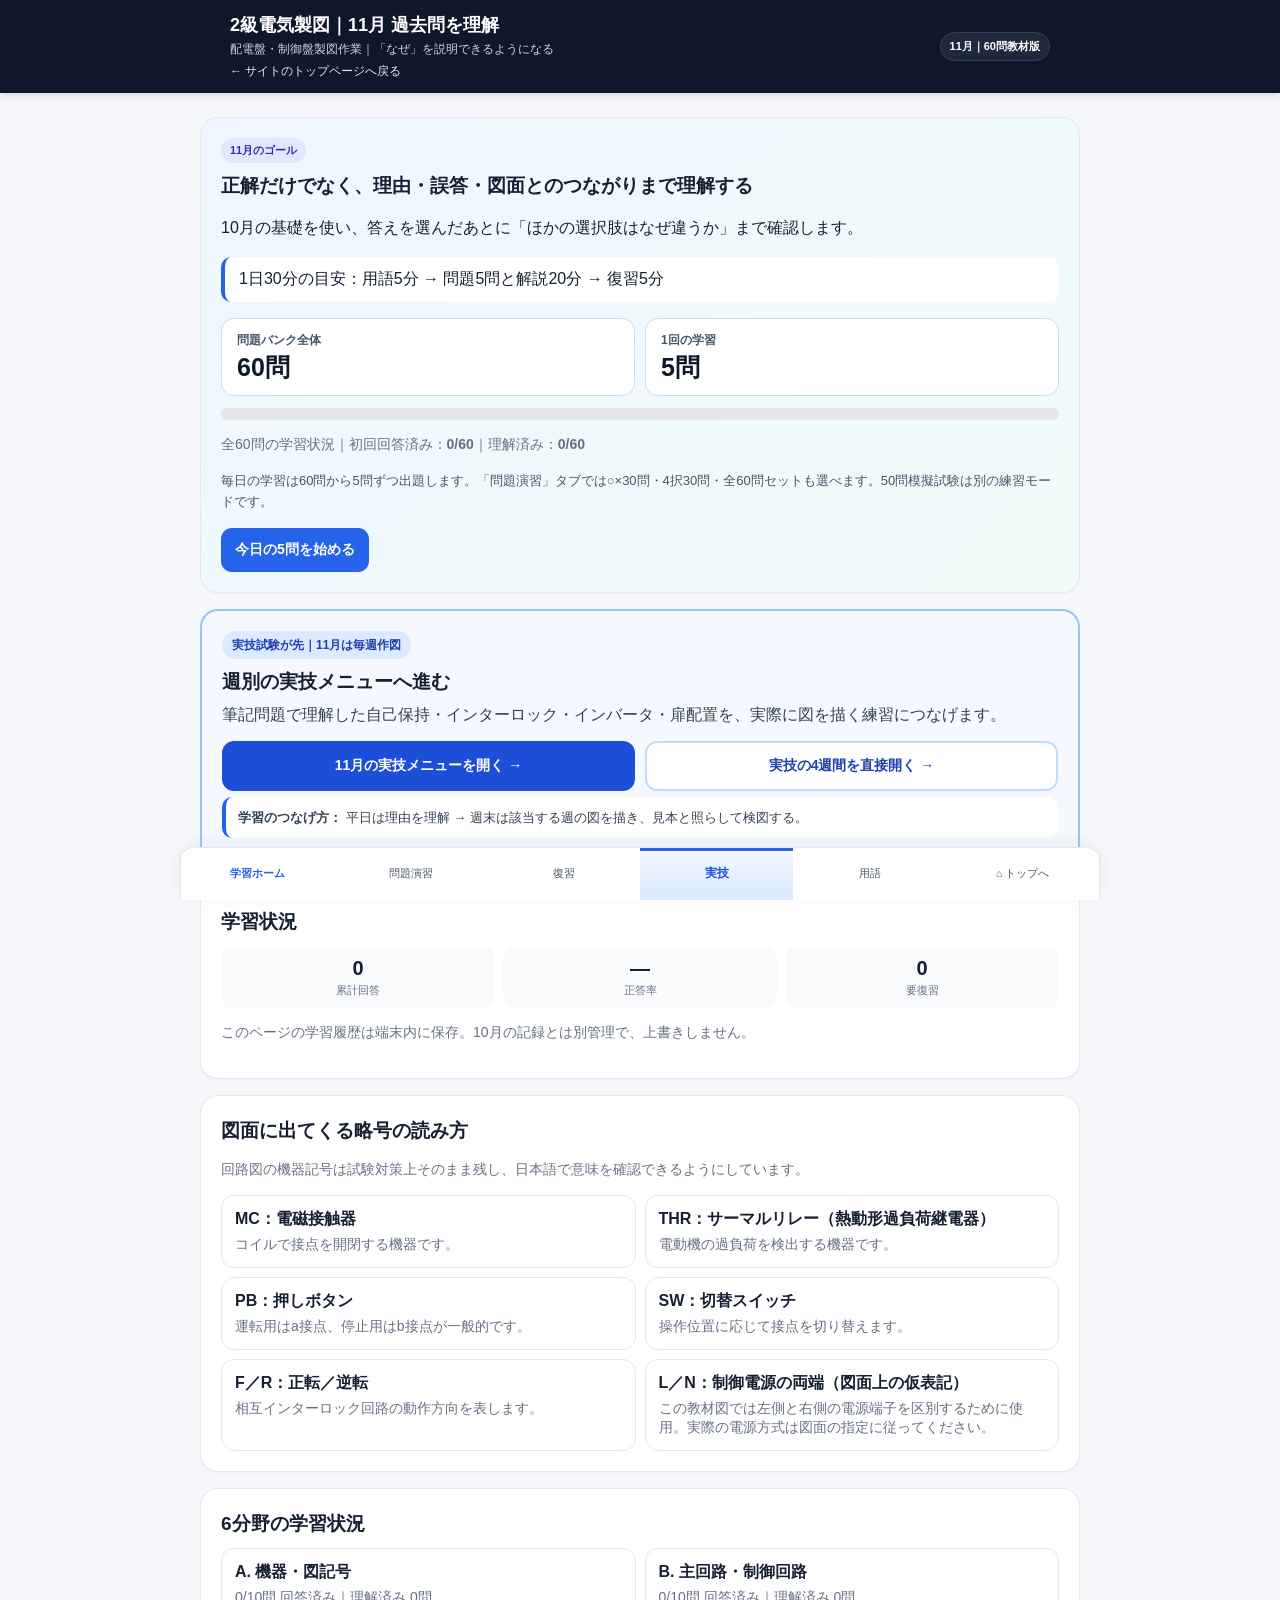
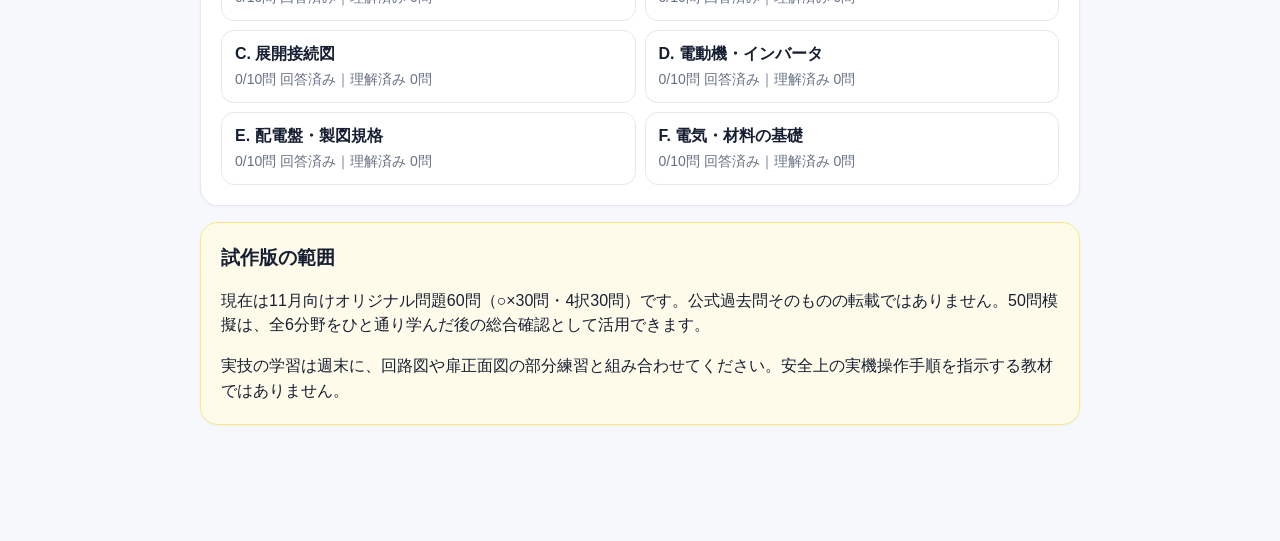
==== november.html @ e6aafbbf "Add files via upload" ====
<!DOCTYPE html>

<html lang="ja">
<head>
<meta charset="utf-8"/>
<meta content="width=device-width, initial-scale=1, viewport-fit=cover" name="viewport"/>
<meta content="#0f172a" name="theme-color"/>
<meta content="技能検定2級電気製図・11月版：60問、重要用語15語、実技の部分練習3テーマを収録。正解理由・誤答理由・実技との関連を学ぶ。" name="description"/>
<title>2級電気製図｜11月 過去問を理解（60問教材版）</title>
<style>
:root{
  --bg:#f6f8fb;--card:#fff;--text:#172033;--muted:#667085;--line:#e4e7ec;
  --navy:#0f172a;--blue:#2563eb;--blue2:#eff6ff;--green:#15803d;--green2:#f0fdf4;
  --red:#b42318;--red2:#fff1f2;--amber:#a16207;--amber2:#fffbeb;--purple:#6d28d9;--purple2:#f5f3ff;
}
*{box-sizing:border-box}
html{scroll-behavior:smooth;color-scheme:light}
body{margin:0;font-family:-apple-system,BlinkMacSystemFont,"Noto Sans JP","Yu Gothic",Meiryo,sans-serif;background:var(--bg);color:var(--text)}
button,input{font:inherit}
header{position:sticky;top:0;z-index:30;background:var(--navy);color:#fff;padding:12px 14px;box-shadow:0 2px 8px rgba(15,23,42,.15)}
header .head-inner{max-width:820px;margin:auto;display:flex;align-items:center;justify-content:space-between;gap:10px}
header h1{font-size:17px;margin:0;line-height:1.35}
header p{font-size:11px;color:#cbd5e1;margin:3px 0 0}
.header-chip{font-size:11px;font-weight:800;background:#1e293b;border:1px solid #334155;border-radius:999px;padding:6px 9px;white-space:nowrap}
main{max-width:820px;margin:auto;padding:14px 14px 92px}
section{display:none}
section.active{display:block}
.card{background:var(--card);border:1px solid var(--line);border-radius:16px;padding:16px;margin-bottom:13px;box-shadow:0 1px 3px rgba(15,23,42,.04)}
.hero{background:linear-gradient(135deg,#eff6ff,#ecfeff)}
.notice{background:var(--amber2);border-color:#fde68a}
.exam-card{background:linear-gradient(135deg,#f8fafc,#eef2ff)}
h2{font-size:19px;margin:0 0 10px;line-height:1.45}
h3{font-size:16px;margin:16px 0 8px}
p,li{line-height:1.7}
.small{font-size:12.5px;color:var(--muted)}
.mini{font-size:11px;color:var(--muted)}
.badge{display:inline-flex;align-items:center;border-radius:999px;padding:5px 9px;font-size:11px;font-weight:800;background:#e0e7ff;color:#3730a3}
.badge.green{background:#dcfce7;color:#166534}.badge.amber{background:#fef3c7;color:#92400e}.badge.purple{background:#ede9fe;color:#5b21b6}
.progressbar{height:12px;background:#e5e7eb;border-radius:999px;overflow:hidden}
.progressbar>div{height:100%;background:var(--blue);width:0%;transition:.25s}
.btn{border:0;border-radius:11px;padding:11px 14px;font-size:14px;font-weight:800;cursor:pointer;touch-action:manipulation}
.btn:disabled{opacity:.45;cursor:not-allowed}
.btn-primary{background:var(--blue);color:#fff}.btn-soft{background:var(--blue2);color:#1d4ed8}.btn-green{background:#dcfce7;color:#166534}.btn-red{background:#fee2e2;color:#991b1b}.btn-dark{background:var(--navy);color:#fff}.btn-purple{background:var(--purple2);color:var(--purple)}
.btn-row{display:flex;gap:8px;flex-wrap:wrap}
.btn-row .btn{flex:0 0 auto}
.grid{display:grid;grid-template-columns:1fr;gap:9px}
.topic{border:1px solid var(--line);border-radius:13px;padding:13px;background:#fff}
.topic b{display:block;margin-bottom:5px}
.topic-score{margin-top:8px;font-size:12px;color:var(--muted)}

.muted{color:var(--muted)}
.practical-overview-grid{display:grid;grid-template-columns:1fr;gap:12px;margin-top:12px}
.practical-overview-card{border:1px solid #cfe0ff;border-radius:16px;padding:16px;background:linear-gradient(180deg,#ffffff,#f8fbff)}
.practical-overview-card h3{margin:6px 0 8px;font-size:17px;line-height:1.45}
.practical-overview-card p{margin:0}
.practical-overview-head{display:flex;align-items:center;justify-content:space-between;gap:8px;flex-wrap:wrap}
.step-chip,.goal-chip,.jump-chip{display:inline-flex;align-items:center;justify-content:center;border-radius:999px;padding:5px 10px;font-size:11px;font-weight:800;line-height:1.2}
.step-chip{background:#dbeafe;color:#1d4ed8}
.goal-chip{background:#e0f2fe;color:#075985}
.jump-chip{background:#eef2ff;color:#4338ca}
.practical-points{display:flex;flex-wrap:wrap;gap:7px;list-style:none;padding:0;margin:12px 0}
.practical-points li{background:#fff;border:1px solid #dbe4f0;border-radius:999px;padding:6px 10px;font-size:12px;font-weight:700;color:#334155}
.practical-meta{font-size:12.5px;color:var(--muted);margin:0 0 10px}
.practical-action{margin-top:10px}
.practical-action .btn{transition:background-color .18s ease,border-color .18s ease,color .18s ease,box-shadow .18s ease,transform .12s ease;text-decoration:none;display:inline-flex;align-items:center;justify-content:center}
.practical-action .btn-soft{background:var(--blue2);color:#1d4ed8;border:1px solid #dbeafe}
.practical-action .btn-soft:hover,.practical-action .btn-soft:focus-visible,.practical-action .btn-soft:active{background:var(--blue);color:#fff;border-color:var(--blue);box-shadow:0 2px 8px rgba(37,99,235,.16)}

.practical-anchor-links{display:flex;gap:8px;flex-wrap:wrap;margin-top:12px}
.practical-anchor-links a{display:inline-flex;align-items:center;justify-content:center;padding:8px 11px;border-radius:999px;border:1px solid #cfe0ff;background:#fff;color:#1d4ed8;font-size:12px;font-weight:800;text-decoration:none}
.practical-anchor-links a:hover{background:#eff6ff}
.practical-detail-card{scroll-margin-top:88px}
.practical-guide-note{margin-top:10px;padding:10px 12px;border-radius:12px;background:#f8fafc;border:1px solid var(--line);font-size:13px;color:#475467}
@media(min-width:680px){.practical-overview-grid{grid-template-columns:1fr 1fr}}
.info-grid{display:grid;grid-template-columns:1fr 1fr;gap:8px}
.info-box{padding:12px;border-radius:12px;background:#fff;border:1px solid var(--line)}
.info-box strong{display:block;font-size:20px;margin-top:3px}
.statgrid{display:grid;grid-template-columns:repeat(3,1fr);gap:8px}
.stat{padding:10px 6px;border-radius:11px;background:#f8fafc;text-align:center}.stat strong{display:block;font-size:20px}.stat span{font-size:11px;color:var(--muted)}
.mode-grid{display:grid;grid-template-columns:1fr;gap:9px}
.mode{border:1px solid var(--line);border-radius:13px;padding:13px;background:#fff}
.question-head{display:flex;justify-content:space-between;align-items:center;gap:8px;margin-bottom:6px}
.question-no{font-size:12px;color:var(--muted)}
.timer{font-variant-numeric:tabular-nums;font-size:13px;font-weight:800;background:#f1f5f9;border-radius:999px;padding:5px 9px}
.question{font-size:19px;font-weight:800;line-height:1.55;margin:8px 0 14px}
.choice{display:block;width:100%;text-align:left;padding:14px 13px;border:1px solid var(--line);border-radius:11px;background:#fff;color:#172033 !important;-webkit-text-fill-color:#172033 !important;margin:8px 0;font-size:15px;font-weight:600;line-height:1.55;cursor:pointer;appearance:none;-webkit-appearance:none;opacity:1}
.choice b,.choice .choice-label{color:#0f172a !important;-webkit-text-fill-color:#0f172a !important;display:inline-block;min-width:2.1em;font-weight:900}
.choice:hover{border-color:#bfdbfe;background:#f8fbff;color:#172033 !important;-webkit-text-fill-color:#172033 !important}
.choice.correct{background:var(--green2);border-color:#86efac;color:#166534 !important;-webkit-text-fill-color:#166534 !important;font-weight:700}
.choice.correct b,.choice.correct .choice-label{color:#166534 !important;-webkit-text-fill-color:#166534 !important}
.choice.wrong{background:var(--red2);border-color:#fda4af;color:#9f1239 !important;-webkit-text-fill-color:#9f1239 !important;font-weight:700}
.choice.wrong b,.choice.wrong .choice-label{color:#9f1239 !important;-webkit-text-fill-color:#9f1239 !important}
.choice.dim{opacity:.62}
.choice:disabled{cursor:default;opacity:1;color:#172033 !important;-webkit-text-fill-color:#172033 !important}
.choice.dim:disabled{opacity:.62}
.choice.correct:disabled{color:#166534 !important;-webkit-text-fill-color:#166534 !important}
.choice.wrong:disabled{color:#9f1239 !important;-webkit-text-fill-color:#9f1239 !important}

.tf-choices{display:grid;grid-template-columns:1fr 1fr;gap:10px;margin:10px 0 4px}
.tf-choices .choice{margin:0;text-align:center;font-size:20px;font-weight:800;padding:16px 10px;min-height:60px}
.tf-choices .choice-label{min-width:auto!important;margin-right:.35em;font-size:15px;vertical-align:2px}
ruby{ruby-align:center;ruby-position:over}
rt{font-size:.53em;font-weight:600;color:#667085;letter-spacing:.02em}
.question rt{font-size:.5em;color:#475467}
.choice rt{font-size:.52em}
.explain rt,.term rt,.bridge rt,.memory rt{font-size:.58em}
.explain{margin-top:14px;border-radius:13px;padding:13px;display:none}.explain.ok{display:block;background:var(--green2);border:1px solid #bbf7d0}.explain.ng{display:block;background:var(--red2);border:1px solid #fecdd3}
.why{margin-top:10px;background:#fff;border-radius:10px;padding:11px;border:1px solid var(--line)}
.memory{margin-top:10px;background:var(--amber2);border-left:4px solid #f59e0b;border-radius:8px;padding:10px 12px}
.bridge{margin-top:10px;background:var(--purple2);border-left:4px solid #8b5cf6;border-radius:8px;padding:10px 12px}
.filter{display:flex;gap:7px;overflow:auto;padding-bottom:5px;margin-bottom:10px;scrollbar-width:none}.filter::-webkit-scrollbar{display:none}.filter button{white-space:nowrap;border:1px solid var(--line);background:#fff;border-radius:999px;padding:8px 10px;font-size:12px}.filter button.active{background:var(--navy);color:#fff;border-color:var(--navy)}
.term{padding:12px 0;border-bottom:1px solid var(--line)}.term b{font-size:16px}
input.search{width:100%;padding:12px;border:1px solid var(--line);border-radius:11px;font-size:16px;background:#fff}
details{border:1px solid var(--line);border-radius:10px;padding:10px 12px;margin:8px 0;background:#fff}summary{font-weight:800;cursor:pointer}
.diagram{font-family:ui-monospace,SFMono-Regular,Menlo,Consolas,monospace;background:#0f172a;color:#e2e8f0;border-radius:12px;padding:13px;white-space:pre-wrap;line-height:1.7;overflow:auto;font-size:13px}
.steps{counter-reset:step;list-style:none;padding:0;margin:0}.steps li{counter-increment:step;position:relative;padding:10px 10px 10px 43px;border-bottom:1px solid var(--line)}.steps li:before{content:counter(step);position:absolute;left:7px;top:10px;width:25px;height:25px;border-radius:50%;background:var(--blue);color:#fff;display:grid;place-items:center;font-weight:800;font-size:12px}.steps li:last-child{border-bottom:0}
.result-score{font-size:42px;font-weight:900;text-align:center;line-height:1}.result-sub{text-align:center;color:var(--muted);margin-top:7px}
.weak-row{display:flex;justify-content:space-between;gap:10px;border-bottom:1px solid var(--line);padding:9px 0}.weak-row:last-child{border-bottom:0}
.source{font-size:11.5px;color:var(--muted);border-top:1px solid var(--line);margin-top:12px;padding-top:10px}
nav{position:fixed;left:50%;right:auto;bottom:0;transform:translateX(-50%);z-index:40;background:#fff;border-top:1px solid var(--line);display:grid;grid-template-columns:repeat(5,1fr);width:100%;max-width:920px;padding-bottom:env(safe-area-inset-bottom)}
nav button,nav a{border:0;background:#fff;padding:10px 1px 11px;font-size:10px;color:#475467;text-decoration:none;text-align:center;display:flex;align-items:center;justify-content:center}nav button.active{color:var(--blue);font-weight:900}
nav .nav-practical{position:relative;flex-direction:column;background:linear-gradient(180deg,#eff6ff 0%,#dbeafe 100%);color:#1d4ed8;border-top:3px solid #2563eb;font-weight:900;box-shadow:inset 0 1px 0 rgba(255,255,255,.9)}
nav .nav-practical .nav-main{display:block;font-size:12px;line-height:1.1}
nav .nav-practical .nav-sub{display:block;font-size:9px;line-height:1.15;color:#1d4ed8;opacity:.9;margin-top:2px}
nav .nav-practical.active{background:linear-gradient(180deg,#2563eb 0%,#1d4ed8 100%);color:#fff!important}
nav .nav-practical.active .nav-sub,nav .nav-practical.active .nav-main{color:#fff!important}


.toast{position:fixed;left:50%;bottom:76px;transform:translateX(-50%);background:#111827;color:#fff;border-radius:999px;padding:9px 13px;font-size:12px;z-index:60;opacity:0;pointer-events:none;transition:.2s}.toast.show{opacity:1}
@media(min-width:680px){.grid,.mode-grid{grid-template-columns:1fr 1fr}.info-grid{grid-template-columns:repeat(4,1fr)}nav button{font-size:11px}}


/* ===== v2.4 完全レスポンシブ調整（PC / Android） ===== */
html,body{max-width:100%;overflow-x:hidden}
body{-webkit-text-size-adjust:100%;text-size-adjust:100%}
header .head-inner>div:first-child{min-width:0}
header h1,header p,h2,h3,p,li,.small,.mini,.question,.choice,.term,.why,.memory,.bridge{overflow-wrap:anywhere;word-break:normal}
main{width:100%;max-width:920px;padding-bottom:calc(94px + env(safe-area-inset-bottom))}
.small{font-size:13.5px}
.mini{font-size:12.5px}
.source{font-size:12.5px}
.topic-score,.question-no{font-size:13px}
.btn{min-height:44px;padding:11px 14px}
.choice{min-height:52px}
.filter{-webkit-overflow-scrolling:touch;overscroll-behavior-inline:contain}
.filter button{min-height:42px;font-size:13px;touch-action:manipulation;
  color:#172033 !important;-webkit-text-fill-color:#172033 !important;
  background:#fff;border-color:#d0d5dd;
  transition:background-color .18s ease,border-color .18s ease,color .18s ease,box-shadow .18s ease,transform .12s ease;
}
.filter button:hover{
  background:#eff6ff;border-color:#93c5fd;
  color:#1d4ed8 !important;-webkit-text-fill-color:#1d4ed8 !important;
  box-shadow:0 2px 8px rgba(37,99,235,.10);
}
.filter button.active{
  background:var(--navy);border-color:var(--navy);
  color:#fff !important;-webkit-text-fill-color:#fff !important;font-weight:800;
}
.filter button.active:hover{
  background:#1e293b;border-color:#334155;
  color:#fff !important;-webkit-text-fill-color:#fff !important;
}
.filter button:focus-visible{outline:3px solid #bfdbfe;outline-offset:2px}
.filter button:active{transform:translateY(1px)}
.diagram{max-width:100%;overflow-x:auto;-webkit-overflow-scrolling:touch}
.info-box,.topic,.mode,.stat{min-width:0}
nav{width:100%;max-width:920px;box-shadow:0 -4px 16px rgba(15,23,42,.06)}
nav button,nav a{min-width:0;min-height:48px;font-size:11.5px;line-height:1.2;touch-action:manipulation}
nav .nav-practical{padding-top:7px}
.toast{max-width:calc(100vw - 28px);text-align:center;white-space:normal}

@media (max-width:479px){
  header{padding:10px 12px}
  header .head-inner{gap:7px;align-items:flex-start;flex-wrap:wrap}
  header h1{font-size:16px}
  header p{font-size:12px;line-height:1.4}
  .header-chip{font-size:10.5px;padding:5px 8px}
  main{padding:12px 12px calc(94px + env(safe-area-inset-bottom))}
  .card{padding:14px;border-radius:14px}
  h2{font-size:18px}
  h3{font-size:16px}
  .question{font-size:18px;line-height:1.55}
  .choice{font-size:15px;padding:14px 12px}
  .btn-row .btn{flex:1 1 100%;width:100%}
  nav button,nav a{font-size:11px;padding:10px 0 9px}
  nav .nav-practical .nav-main{font-size:11.5px}
  nav .nav-practical .nav-sub{font-size:8.5px}
}

@media (max-width:359px){
  header .head-inner{display:block}
  .header-chip{display:inline-flex;margin-top:7px}
  .info-grid{grid-template-columns:1fr}
  .statgrid{gap:5px}
  .stat{padding:9px 3px}
  .stat strong{font-size:18px}
  .stat span{font-size:10.5px}
  .tf-choices{gap:7px}
  nav button,nav a{font-size:10.5px}
  nav .nav-practical:after{display:none}
}

@media (min-width:680px){
  main{padding:20px 20px 100px}
  .card{padding:20px;margin-bottom:16px}
  header{padding:13px 20px}
  header h1{font-size:18px}
  header p{font-size:12px}
  .small{font-size:14px}
  .mini{font-size:13px}
  nav button,nav a{font-size:12px;min-height:52px}
}

@media (min-width:1000px){
  main{padding-top:24px}
  .card{border-radius:18px}
  nav{border-left:1px solid var(--line);border-right:1px solid var(--line);border-radius:14px 14px 0 0;overflow:hidden}
}

@media (hover:none),(pointer:coarse){
  .choice:hover{border-color:var(--line);background:#fff;color:#172033 !important;-webkit-text-fill-color:#172033 !important}
  .choice.correct:hover{background:var(--green2);border-color:#86efac;color:#166534 !important;-webkit-text-fill-color:#166534 !important}
  .choice.wrong:hover{background:var(--red2);border-color:#fda4af;color:#9f1239 !important;-webkit-text-fill-color:#9f1239 !important}
}


/* 下部メニューは画面最下部に常時固定表示 */

/* ===== スマホ低速回線・省電力向け軽量化 ===== */
section:not(.active){content-visibility:hidden}
@media (max-width:679px){
  html{scroll-behavior:auto}
  .card{box-shadow:none}
  .hero,.exam-card{background:#fff}
  .progressbar>div,.toast{transition:none}
  .card,.topic,.mode,.info-box,details{content-visibility:auto;contain-intrinsic-size:1px 220px}
  nav{box-shadow:none}
}
html.lite *{animation:none!important;transition:none!important;scroll-behavior:auto!important}
html.lite .card,html.lite nav{box-shadow:none!important}
html.lite .hero,html.lite .exam-card{background:#fff!important}



/* November additions, preserving October's design tokens and layout */
.nov-hero{background:linear-gradient(135deg,#eff6ff,#f0fdfa)}
.go-home{display:inline-block;color:#dbeafe;font-size:12px;text-decoration:none;margin-top:4px}
.go-home:hover{text-decoration:underline}
.nov-goal{border-left:4px solid var(--blue);background:#fff;border-radius:10px;padding:12px 14px;margin:12px 0}
.subheading{font-size:13px;color:var(--muted);margin:8px 0 13px}
.domain-row{display:flex;align-items:center;justify-content:space-between;gap:10px;margin:8px 0;border:1px solid var(--line);border-radius:12px;padding:12px;background:#fff}
.domain-row strong{display:block;font-size:14px}
.domain-row span{font-size:12px;color:var(--muted)}
.formrow{display:flex;flex-wrap:wrap;align-items:center;gap:7px;margin:10px 0}
.formrow label{font-size:13px;font-weight:800}
.formrow select{font:inherit;font-size:14px;border:1px solid #d0d5dd;background:#fff;border-radius:10px;padding:10px;min-height:44px;max-width:100%;color:var(--text)}
.understand{margin:12px 0 4px;border-radius:12px;background:#fff;border:1px solid #dbeafe;padding:12px}
.understand-label{font-size:13px;font-weight:900;margin-bottom:9px}
.understand-buttons{display:flex;gap:7px;flex-wrap:wrap}
.understand-buttons button{background:#fff;border:1px solid #cbd5e1;padding:10px 12px;border-radius:9px;min-height:44px;color:#334155;cursor:pointer;font-weight:800}
.understand-buttons button.selected{background:#dbeafe;border-color:#2563eb;color:#1d4ed8}
.choice.selected-pending{border-color:#2563eb;background:#eff6ff}
.explain{display:block}
.explain strong{font-weight:900}
.mistake-row{border-bottom:1px solid #edf1f5;padding:8px 0;line-height:1.65}
.mistake-row:last-child{border-bottom:0}
.correct-row{color:#166534;font-weight:900}
.source-links{display:flex;flex-direction:column;gap:7px;margin-top:7px}
.source-links a{font-size:12px;color:#1d4ed8;overflow-wrap:anywhere}
.nov-error{background:#fff1f2;border:1px solid #fecdd3;border-radius:12px;padding:14px;color:#9f1239}
.nov-ok{background:#effdf5;border:1px solid #a7f3d0;border-radius:12px;padding:14px;color:#065f46}
.nov-empty{background:#f8fafc;border-radius:12px;padding:14px;color:#475467}
.choices-buttons{margin:12px 0}
.list-actions{display:flex;gap:8px;flex-wrap:wrap}
.list-actions .btn{flex:1 1 175px}
.difficulty{display:inline-block;border:1px solid #cbd5e1;border-radius:6px;padding:2px 6px;font-size:11px;color:#475467}
.quizmeta{display:flex;justify-content:space-between;gap:7px;flex-wrap:wrap;margin-bottom:10px}
.questions-summary{display:flex;gap:7px;flex-wrap:wrap}
.questions-summary span{border:1px solid #dbe3ee;border-radius:100px;padding:5px 9px;color:#52617a;font-size:12px}
.step-text{line-height:1.75}
#quizBox{scroll-margin-top:96px}
.btn-outline{border:1px solid #cbd5e1;background:#fff;color:#334155}
/* 少数のカードはオフスクリーンでもプレースホルダー化せず表示する */
.card,.topic,.mode,.info-box,details{content-visibility:visible;contain-intrinsic-size:auto}
button:focus-visible,a:focus-visible,select:focus-visible{outline:3px solid #93c5fd;outline-offset:2px}
@media(max-width:479px){.nov-hero{background:#fff}.domain-row{align-items:start}.understand-buttons button{flex:1 1 100%}.formrow select{width:100%}}

/* November 60 questions / glossary / partial practice */
nav{grid-template-columns:repeat(6,minmax(0,1fr))}
nav button,nav a{font-size:10.5px}
  nav .nav-practical:after{display:none}
.searchlabel{font-size:13px;display:block;margin:10px 0 6px;font-weight:850}
.practice-detail{margin:12px 0;border-radius:14px;overflow:hidden;background:#fff}
.practice-detail>summary{display:flex;gap:10px;align-items:center;padding:9px 2px;font-size:16px;line-height:1.6}
.practice-detail[open]>summary{border-bottom:1px solid var(--line)}
.practice-tag{background:var(--blue2);color:#1d4ed8;border-radius:8px;padding:4px 8px;font-size:11px;white-space:nowrap}
.practice-body{padding:6px 0 14px}
.goal-text{background:#eff6ff;border-radius:10px;padding:10px 12px;margin:12px 0;line-height:1.7}
.partial-steps{padding-left:25px;line-height:1.8}.partial-steps li{margin-bottom:8px}
.partial-checks{padding-left:23px;line-height:1.8}
.answer-reveal{border:1px solid #c7d2fe;background:#eff6ff}.answer-reveal summary{color:#1d4ed8}
.inline-term summary{font-size:13px;color:#1d4ed8}.inline-term p{margin:8px 0;font-size:13px}
#termList .term p{margin:6px 0 9px}
@media(max-width:359px){nav button{font-size:9.5px;padding:10px 0}}

.figure-wrap{margin:14px 0 10px}
.diagram-note{font-size:12px;color:var(--muted);margin:8px 0 0}
.circuit-figure,.panel-figure{width:100%;max-width:100%;background:#fff;border:1px solid var(--line);border-radius:14px;padding:12px;overflow:auto;-webkit-overflow-scrolling:touch}
.circuit-figure svg,.panel-figure svg{width:100%;height:auto;display:block;min-width:760px;overflow:visible}
.svg-label{font-family:-apple-system,BlinkMacSystemFont,"Noto Sans JP","Yu Gothic",Meiryo,sans-serif;fill:#172033;font-weight:700;paint-order:stroke;stroke:rgba(255,255,255,.94);stroke-width:4px;stroke-linejoin:round;vector-effect:non-scaling-stroke}
.svg-small{font-size:12.5px}
.svg-mid{font-size:13.5px;font-weight:700}
.svg-title{font-size:14px;font-weight:800}
.figure-caption{font-size:13px;color:var(--muted);margin-top:8px;line-height:1.7}


.mock-figure{margin:12px 0 16px;max-width:100%}
.mock-figure .circuit-figure{background:#fff}
.mock-figure svg{width:100%;min-width:720px;max-height:none;object-fit:contain}
@media(max-width:479px){.mock-figure .circuit-figure{padding:5px}}
/* 模擬学科：既存スタイルと同一トーン */
.mock-toolbar{display:flex;justify-content:space-between;align-items:center;gap:9px;flex-wrap:wrap;margin:12px 0}
.mock-clock{font-variant-numeric:tabular-nums;font-weight:900;font-size:20px;color:var(--navy)}
.mock-clock.low{color:var(--red)}
.mock-palette{display:grid;grid-template-columns:repeat(10,minmax(0,1fr));gap:5px;margin:13px 0}
.mock-palette button{border:1px solid #cbd5e1;background:#fff;border-radius:8px;min-height:39px;font-weight:700;font-size:12px;color:var(--text)}
.mock-palette button.done{background:#dbeafe;border-color:#93c5fd}
.mock-palette button.current{outline:3px solid var(--blue);outline-offset:1px}
.mock-palette button:focus-visible,.mock-actions button:focus-visible{outline:3px solid #93c5fd;outline-offset:2px}
.mock-choice{display:block;width:100%;margin:9px 0;padding:13px;border:1px solid var(--line);border-radius:11px;background:#fff;cursor:pointer;text-align:left;line-height:1.65;color:var(--text)}
.mock-choice.chosen{border:2px solid var(--blue);background:var(--blue2);font-weight:800}
.mock-choice:focus-visible{outline:3px solid #93c5fd}
.mock-result-row{padding:11px 0;border-bottom:1px solid var(--line)}
.mock-correct{color:var(--green)}.mock-wrong{color:var(--red)}
@media(max-width:479px){.mock-palette{grid-template-columns:repeat(5,minmax(0,1fr))}.mock-palette button{min-height:44px}}

/* v18: total question bank vs one session */
.bank-counts{display:grid;grid-template-columns:repeat(2,minmax(0,1fr));gap:10px;margin:16px 0 12px}
.bank-count{padding:13px 15px;border:1px solid #cbdcf6;border-radius:13px;background:#fff}
.bank-count span{display:block;font-size:12px;color:#475569;font-weight:700}
.bank-count strong{display:block;margin-top:3px;font-size:25px;color:#0f172a;line-height:1.2}
.bank-guide{font-size:13px;color:#475569;margin:7px 0 15px;line-height:1.65}
@media(max-width:380px){.bank-counts{gap:7px}.bank-count{padding:12px 10px}.bank-count strong{font-size:23px}}
</style>
<link rel="stylesheet" href="layout-fix-v22.css">
<link rel="stylesheet" href="practical-priority-v28.css">
</head>
<body>
<header>
<div class="head-inner">
<div><h1>2級電気製図｜11月 過去問を理解</h1><p>配電盤・制御盤製図作業｜「なぜ」を説明できるようになる</p><a class="go-home" href="index.html">← サイトのトップページへ戻る</a></div>
<div class="header-chip">11月｜60問教材版</div>
</div>
</header>
<main>
<section class="active" id="home">
<div class="card nov-hero">
<span class="badge">11月のゴール</span>
<h2 style="margin-top:8px">正解だけでなく、理由・誤答・図面とのつながりまで理解する</h2>
<p>10月の基礎を使い、答えを選んだあとに「ほかの選択肢はなぜ違うか」まで確認します。</p>
<div class="nov-goal">1日30分の目安：用語5分 → 問題5問と解説20分 → 復習5分</div>
<div class="bank-counts" aria-label="11月の問題数"><div class="bank-count"><span>問題バンク全体</span><strong>60問</strong></div><div class="bank-count"><span>1回の学習</span><strong>5問</strong></div></div>
<div aria-label="回答済み問題の割合" class="progressbar"><div id="progressFill"></div></div>
<p class="small">全60問の学習状況｜初回回答済み：<b id="progressText">0/60</b>｜理解済み：<b id="masterText">0/60</b></p>
<p class="bank-guide">毎日の学習は60問から5問ずつ出題します。「問題演習」タブでは○×30問・4択30問・全60問セットも選べます。50問模擬試験は別の練習モードです。</p>
<button class="btn btn-primary" id="dailyStart" type="button">今日の5問を始める</button>
</div>
<div class="card practical-priority-card" aria-labelledby="nov-practical-priority-heading">
<span class="practical-priority-eyebrow">実技試験が先｜11月は毎週作図</span>
<h2 id="nov-practical-priority-heading">週別の実技メニューへ進む</h2>
<p>筆記問題で理解した自己保持・インターロック・インバータ・扉配置を、実際に図を描く練習につなげます。</p>
<div class="practical-priority-links">
<button type="button" class="practical-priority-main" data-tab="bridge">11月の実技メニューを開く →</button>
<a class="practical-priority-secondary" href="practical.html#weekly">実技の4週間を直接開く →</a>
</div>
<p class="practical-priority-habit"><b>学習のつなげ方：</b> 平日は理由を理解 → 週末は該当する週の図を描き、見本と照らして検図する。</p>
</div>
<div class="card">
<h2>学習状況</h2>
<div class="statgrid">
<div class="stat"><strong id="statAnswered">0</strong><span>累計回答</span></div>
<div class="stat"><strong id="statRate">—</strong><span>正答率</span></div>
<div class="stat"><strong id="statReview">0</strong><span>要復習</span></div>
</div>
<p class="small">このページの学習履歴は端末内に保存。10月の記録とは別管理で、上書きしません。</p>
</div>
<div class="card" id="diagramJapaneseLegend"><h2>図面に出てくる略号の読み方</h2><p class="small">回路図の機器記号は試験対策上そのまま残し、日本語で意味を確認できるようにしています。</p><div class="grid"><div class="topic"><b>MC：電磁接触器</b><span class="small">コイルで接点を開閉する機器です。</span></div><div class="topic"><b>THR：サーマルリレー（熱動形過負荷継電器）</b><span class="small">電動機の過負荷を検出する機器です。</span></div><div class="topic"><b>PB：押しボタン</b><span class="small">運転用はa接点、停止用はb接点が一般的です。</span></div><div class="topic"><b>SW：切替スイッチ</b><span class="small">操作位置に応じて接点を切り替えます。</span></div><div class="topic"><b>F／R：正転／逆転</b><span class="small">相互インターロック回路の動作方向を表します。</span></div><div class="topic"><b>L／N：制御電源の両端（図面上の仮表記）</b><span class="small">この教材図では左側と右側の電源端子を区別するために使用。実際の電源方式は図面の指定に従ってください。</span></div></div></div>


<div class="card"><h2>6分野の学習状況</h2><div class="grid" id="domainProgress"></div></div>
<div class="card notice"><h2>試作版の範囲</h2><p>現在は11月向けオリジナル問題60問（○×30問・4択30問）です。公式過去問そのものの転載ではありません。50問模擬は、全6分野をひと通り学んだ後の総合確認として活用できます。</p><p style="margin-bottom:0">実技の学習は週末に、回路図や扉正面図の部分練習と組み合わせてください。安全上の実機操作手順を指示する教材ではありません。</p></div>
</section>
<section id="practice">
<div class="card">
<span class="badge green">問題演習</span><h2 style="margin-top:8px">練習方法を選ぶ</h2>
<div class="mode-grid">
<div class="mode"><span class="badge">基礎確認</span><h3>○×ドリル</h3><p class="small">30問。用語・考え方を判断します。</p><button class="btn btn-soft" data-start="tf">○×30問を解く</button></div>
<div class="mode"><span class="badge green">理由まで理解</span><h3>4択ドリル</h3><p class="small">30問。誤答の理由まで確認します。</p><button class="btn btn-green" data-start="mcq">4択30問を解く</button></div>
<div class="mode"><span class="badge purple">全範囲</span><h3>11月の60問セット</h3><p class="small">全6分野・初級から応用まで。</p><button class="btn btn-purple" data-start="all">全60問に挑戦</button></div>
<div class="mode"><span class="badge amber">弱点</span><h3>要復習ドリル</h3><p class="small">不正解・理解が曖昧・未理解の問題。</p><button class="btn btn-red" data-start="review">復習する</button></div>
</div>
</div>
<div class="card">
<span class="badge purple">分野別・難易度別</span><h2 style="margin-top:8px">目的を決めて解く</h2>
<div class="formrow"><label for="domainSelect">分野</label><select id="domainSelect"></select></div>
<div class="formrow"><label for="levelSelect">難易度</label><select id="levelSelect"><option value="all">すべて</option><option value="1">初級</option><option value="2">標準</option><option value="3">応用</option></select></div>
<p class="small" id="filterCount" role="status"></p>
<button class="btn btn-dark" id="filteredStart">選んだ条件で練習</button>
</div>
<div class="card"><span class="badge purple">模擬学科</span><h2 style="margin-top:8px">50問 模擬学科試験</h2><p class="small">○×25問＋4択25問。100分の学習用タイマーで本番に近い通し練習。試験中は正誤と解説を表示せず、終了後に分野別分析と復習ができます。</p><p class="small">※本試験の公式問題・配点・出題比率を再現したものではありません。制限時間100分は本サイトの練習設定です。</p><button class="btn btn-primary" id="openMock" type="button">模擬試験へ進む</button></div>
</section>
<section id="mock">
<div class="card"><span class="badge purple">50問 模擬学科</span><h2 style="margin-top:8px">時間を意識して解く</h2>
<p class="small">25問の○×に続いて25問の4択を出題。開始後100分で自動採点します。途中回答はこの端末内に自動保存します。選択した回答は終了まで変更可能です。</p>
<div aria-live="polite" id="mockApp"></div>
</div>
</section>
<section id="quiz">
<div class="card"><div id="quizBox"></div><div class="btn-row" id="quizButtons" style="margin-top:14px"></div></div>
</section>
<section id="review">
<div class="card"><h2>要復習の問題</h2><p class="small">不正解、または解説後に「曖昧・未理解」と判断した問題が対象です。</p><div id="reviewBox"></div><div class="list-actions"><button class="btn btn-primary" id="reviewStart">要復習を解く</button><button class="btn btn-red" id="clearReview">要復習だけ解除</button></div></div>
<div class="card"><h2>学習記録の管理</h2><p class="small">11月の学習履歴のみ初期化します。10月の保存データには触れません。</p><button class="btn btn-red" id="clearAll">11月の履歴をリセット</button></div>
</section>
<section id="bridge"><div class="card" id="nov-practical-weeks" style="border:2px solid #93c5fd;background:#f8fbff"><span class="badge">11月の実技</span><h2 style="margin-top:8px">下段の「実技」から、週別の実技問題へ進みます</h2><p class="practical-guide-note" style="margin:10px 0 12px"><b>おすすめ：</b>迷ったら第1週から順に進めてください。急ぎのときは、今つまずいている項目のカードを1つ選ぶだけでも大丈夫です。</p><p>11月の実技学習はこちらから進めます。第1週から「読む → 動作を考える → 白紙に描く → 解答で検図」を実施してください。各リンクは実技専用ページの対応教材へ移動します。</p><div class="practical-anchor-links" aria-label="11月 実技の入口"><a href="practical.html#week1">第1週</a><a href="practical.html#week2">第2週</a><a href="practical.html#week3">第3週</a><a href="practical.html#week4">第4週</a><a href="practical.html#final-assignment">総合課題</a><a href="practical.html#examFocusV11">実技力診断</a></div><div class="practical-overview-grid">
<article class="practical-overview-card"><div class="practical-overview-head"><span class="step-chip">第1週</span><span class="goal-chip">基礎確認</span></div><h3>図記号と通電経路</h3><p class="small">a接点・b接点、コイル、主回路／制御回路を読み分けます。</p><ul class="practical-points"><li>図記号</li><li>接点追跡</li><li>誤配線発見</li></ul><p class="practical-meta">こんな時に選ぶ：接点の読み方や、通電の流れがまだ曖昧なとき</p><div class="practical-action"><a class="btn btn-soft" href="practical.html#week1">第1週の実技を開く</a></div></article>
<article class="practical-overview-card"><div class="practical-overview-head"><span class="step-chip">第2週</span><span class="goal-chip">動作理解</span></div><h3>自己保持と相互インターロック</h3><p class="small">既存の4段階図解を使い、起動・停止・逆転禁止を確認します。</p><ul class="practical-points"><li>自己保持</li><li>インターロック</li><li>正転・逆転</li></ul><p class="practical-meta">こんな時に選ぶ：回路がなぜ保持されるか、なぜ同時動作しないかを説明したいとき</p><div class="practical-action"><a class="btn btn-soft" href="practical.html#week2">第2週の実技を開く</a></div></article>
<article class="practical-overview-card"><div class="practical-overview-head"><span class="step-chip">第3週</span><span class="goal-chip">作図強化</span></div><h3>CWD方式・インバータ改造</h3><p class="small">改造前後の比較図、図記号付きSVG見本、改造前後の比較と検図に挑戦します。</p><ul class="practical-points"><li>CWD方式</li><li>改造前後比較</li><li>検図</li></ul><p class="practical-meta">こんな時に選ぶ：11月の中心課題である展開接続図を重点的に進めたいとき</p><div class="practical-action"><a class="btn btn-soft" href="practical.html#week3">第3週の実技を開く</a></div></article>
<article class="practical-overview-card"><div class="practical-overview-head"><span class="step-chip">第4週</span><span class="goal-chip">扉正面図</span></div><h3>扉正面図・総合確認</h3><p class="small">外形、中心線、機器配置、寸法を照合し、寸法演習と詳細見本でも確認します。</p><ul class="practical-points"><li>外形</li><li>機器配置</li><li>寸法記入</li></ul><p class="practical-meta">こんな時に選ぶ：扉正面図の配置や寸法で迷いやすいとき</p><div class="practical-action"><a class="btn btn-soft" href="practical.html#week4">第4週の実技を開く</a></div></article>
<article class="practical-overview-card"><div class="practical-overview-head"><span class="step-chip">総合</span><span class="goal-chip">本番想定</span></div><h3>総合実技課題</h3><p class="small">ポンプ改造と扉正面図を、一連の課題として作図・検図します。</p><ul class="practical-points"><li>総合作図</li><li>検図</li><li>仕上げ確認</li></ul><p class="practical-meta">こんな時に選ぶ：週別学習を終えて、本番に近い流れで確認したいとき</p><div class="practical-action"><a class="btn btn-soft" href="practical.html#final-assignment">総合実技課題を開く</a></div></article>
<article class="practical-overview-card"><div class="practical-overview-head"><span class="step-chip">診断</span><span class="goal-chip">弱点発見</span></div><h3>回路図検図・実技力診断</h3><p class="small">CWD寄り参考図、回路図監査、時間付き作図、100点満点の独自自己採点と弱点復習を確認します。</p><ul class="practical-points"><li>検図</li><li>時間計測</li><li>自己採点</li></ul><p class="practical-meta">こんな時に選ぶ：今の実力と弱点をまとめて確認したいとき</p><div class="practical-action"><a class="btn btn-soft" href="practical.html#examFocusV11">回路図検図・実技力診断を開く</a></div></article></div><div class="practical-guide-note">おすすめの進め方：第1週 → 第2週 → 第3週 → 第4週 → 総合実技課題 → 実技力診断 の順です。時間がない日は「今つまずいている項目」のカードだけ選んでも大丈夫です。</div></div>
<div aria-hidden="true" hidden="" id="practicalList"></div>
</section>
<section id="glossary">
<div class="card"><span class="badge">その場で調べる</span><h2 style="margin-top:8px">11月の重要用語15語</h2>
<p class="small">知らない用語はここで検索できます。問題の解説内にも関連用語の簡単な説明が表示されます。</p><p class="small">略号は「MC＝電磁接触器」「CT＝計器用変流器」「MCCB＝配線用遮断器」「THR＝サーマルリレー」のように日本語名とセットで覚えましょう。</p>
<label class="searchlabel" for="termSearch">用語を検索</label><input autocomplete="off" class="search" id="termSearch" placeholder="例：MC、自己保持、扉正面図" type="search"/>
<p class="small" id="termCount" role="status"></p><div id="termList"></div></div>
</section>
</main>
<nav aria-label="11月の学習メニュー">
<button class="active" data-tab="home">学習ホーム</button><button data-tab="practice">問題演習</button><button data-tab="review">復習</button><button class="nav-practical" data-tab="bridge" aria-label="実技"><span class="nav-main">実技</span></button><button data-tab="glossary">用語</button><a aria-label="サイトのトップページへ戻る" class="nav-overview" href="index.html">⌂ トップへ</a>
</nav>
<div aria-live="polite" class="toast" id="toast" role="status"></div>
<script id="questionBank" type="application/json">{"schemaVersion":"1.1.0-expanded","title":"技能検定2級 電気製図 11月理解問題60問","description":"11月版の独自教材60問。過去問そのものの転載ではありません。","basedOn":"https://licencekeiko.netlify.app/","counts":{"total":60,"true_false":30,"choice4":30,"easy":15,"standard":30,"applied":15},"questions":[{"id":"NOV-A-001","month":"2026-11","domain":"A","domainLabel":"機器・図記号","difficulty":1,"difficultyLabel":"初級","type":"true_false","question":"計器用変流器（CT）は、主回路の電流を計器や保護継電器で扱いやすい二次電流に変成するために用いられる。","options":["正しい","誤り"],"answerIndex":0,"explanation":{"correctReason":"CTは主回路の大きな電流を、電流計や保護継電器に適した二次電流に変成する計器用機器である。","incorrectOptions":{"1":"「誤り」ではない。CTは電流計測・保護用の計器用変流器であり、VT（計器用変圧器）のように電圧を変成する装置ではない。"},"practicalLink":"主回路図・単線接続図でCTの設置箇所と、電流計・保護継電器につながる計測回路を確認する。","keyPoint":"CT＝電流を計測・保護用の二次電流に変える。"},"sources":[{"title":"厚生労働省：2級電気製図技能検定試験の試験科目及びその範囲（令和2年2月）","url":"https://www.mhlw.go.jp/content/11800000/001168013.pdf","type":"official_scope"},{"title":"三菱電機FA：変流器の構造と動作","url":"https://www.mitsubishielectric.co.jp/fa/ssl/learn/el/eln/course/fa_0220/cha_2/02020004.html","type":"manufacturer_technical"},{"title":"JAVADA：令和8年度（後期）実技試験問題の概要（B62 電気製図）","url":"https://www.javada.or.jp/jigyou/gino/giken/pdf/R08_kouki_jitsugi1.pdf","type":"official_practical_overview"}],"authoring":{"origin":"original","isOfficialPastQuestion":false,"reviewStatus":"content_reviewed_2026_10_26","notes":""},"diagramId":null},{"id":"NOV-A-002","month":"2026-11","domain":"A","domainLabel":"機器・図記号","difficulty":2,"difficultyLabel":"標準","type":"choice4","question":"一次側に電流が流れている計器用変流器（CT）の二次側について、最も適切な説明はどれか。","options":["測定器を外したら、二次側は開放したままにする。","二次側を開放すると、高電圧が生じるおそれがある。","計測中も二次側を常に短絡したままにする。","一次側に電流が流れていても、二次側の開放は安全である。"],"answerIndex":1,"explanation":{"correctReason":"一次側に電流が流れるCTで二次側を開放すると、二次側に危険な高電圧が発生し、感電や絶縁破壊につながるおそれがある。","incorrectOptions":{"0":"測定器を取り外す際に二次側を開放したままにするのは危険。適切な停止・短絡措置など所定の手順が必要。","2":"二次側を常時短絡すると計測器に必要な電流が流れず、通常の計測ができない。短絡は保守時等の適切な条件・手順で行う。","3":"一次電流が流れているときの二次側開放こそ危険となるため、誤り。"},"practicalLink":"CTを含む計測回路を図面で追う際は、二次側の接続が途切れていないか、保守用短絡端子などがどう扱われるかを確認する。","keyPoint":"CT二次側は一次通電中に開放しない。"},"sources":[{"title":"厚生労働省：2級電気製図技能検定試験の試験科目及びその範囲（令和2年2月）","url":"https://www.mhlw.go.jp/content/11800000/001168013.pdf","type":"official_scope"},{"title":"富士電機テクニカ：計器用変流器(CT)の二次側をオープンにすると何故いけないのですか？","url":"https://www.fujielectric.co.jp/technica/products/instrument-transformers/faq/instrument-transformers/03.html","type":"manufacturer_technical"},{"title":"JAVADA：令和8年度（後期）実技試験問題の概要（B62 電気製図）","url":"https://www.javada.or.jp/jigyou/gino/giken/pdf/R08_kouki_jitsugi1.pdf","type":"official_practical_overview"}],"authoring":{"origin":"original","isOfficialPastQuestion":false,"reviewStatus":"content_reviewed_2026_10_26","notes":"安全上の注意：実機の操作手順を示す教材ではない。保守作業は資格・手順に従う。"},"diagramId":null},{"id":"NOV-A-003","month":"2026-11","domain":"A","domainLabel":"機器・図記号","difficulty":1,"difficultyLabel":"初級","type":"true_false","question":"電磁接触器（MC）の補助a接点は、コイルが励磁されると閉じる接点であり、自己保持回路に用いられることが多い。","options":["正しい","誤り"],"answerIndex":0,"explanation":{"correctReason":"補助a接点は機器が動作すると閉じる接点であり、運転押しボタンと並列に入れて自己保持に使われることが多い。","incorrectOptions":{"1":"「誤り」ではない。自己保持回路では、MCコイルが励磁したときに閉じる補助a接点を用いるのが基本である。"},"practicalLink":"展開接続図で、MCコイルと同じ記号の補助a接点がどこに入っているかを探す練習につながる。","keyPoint":"補助a接点＝動作時に閉、自己保持でよく使う。"},"sources":[{"title":"厚生労働省：2級電気製図技能検定試験の試験科目及びその範囲","url":"https://www.mhlw.go.jp/content/11800000/001168013.pdf","type":"official_scope"},{"title":"JAVADA：令和8年度（後期）実技試験問題の概要（B62 電気製図）","url":"https://www.javada.or.jp/jigyou/gino/giken/pdf/R08_kouki_jitsugi1.pdf","type":"official_practical_overview"}],"authoring":{"origin":"original","isOfficialPastQuestion":false,"reviewStatus":"content_reviewed_2026_10_26","notes":""},"diagramId":null},{"id":"NOV-A-004","month":"2026-11","domain":"A","domainLabel":"機器・図記号","difficulty":2,"difficultyLabel":"標準","type":"choice4","question":"サーマルリレー（THR）の主な役割として最も適切なものはどれか。","options":["電動機の過負荷を検出し、制御回路側で停止させる","短絡電流を主回路で直接遮断する","回転速度を連続的に変化させる","計器用に電圧を変成する"],"answerIndex":0,"explanation":{"correctReason":"サーマルリレーは電動機の過負荷による電流・発熱を検知し、通常は補助接点を介して接触器のコイルを切り、運転を停止させる。短絡電流を直接遮断する機器ではない。","incorrectOptions":{"1":"短絡保護の主役はMCCBやヒューズなどであり、THRではない。","2":"速度制御を行うのは主にインバータである。","3":"電圧を変成する機器はVT（計器用変圧器）である。"},"practicalLink":"制御回路の停止条件の列で、THRのb接点が直列に入る理由を説明できるようにする。","keyPoint":"THR＝過負荷保護。短絡保護や速度制御ではない。"},"sources":[{"title":"厚生労働省：2級電気製図技能検定試験の試験科目及びその範囲","url":"https://www.mhlw.go.jp/content/11800000/001168013.pdf","type":"official_scope"},{"title":"JAVADA：令和8年度（後期）実技試験問題の概要（B62 電気製図）","url":"https://www.javada.or.jp/jigyou/gino/giken/pdf/R08_kouki_jitsugi1.pdf","type":"official_practical_overview"}],"authoring":{"origin":"original","isOfficialPastQuestion":false,"reviewStatus":"content_reviewed_2026_10_26","notes":""},"diagramId":null},{"id":"NOV-A-005","month":"2026-11","domain":"A","domainLabel":"機器・図記号","difficulty":2,"difficultyLabel":"標準","type":"true_false","question":"一般的な制御回路のb接点は、操作前（非動作）の通常状態で閉じ、操作・動作すると開く接点である。","options":["正しい","誤り"],"answerIndex":0,"explanation":{"correctReason":"b接点は通常閉（NC）であり、コイルの励磁や操作により動作すると開く。","incorrectOptions":{"1":"「誤り」ではない。通常状態での接点状態を基準に、a接点とb接点を区別する。"},"practicalLink":"停止ボタンや異常停止条件でb接点が使われる理由を理解する基礎になる。","keyPoint":"b接点＝通常閉、動作で開。"},"sources":[{"title":"厚生労働省：2級電気製図技能検定試験の試験科目及びその範囲","url":"https://www.mhlw.go.jp/content/11800000/001168013.pdf","type":"official_scope"}],"authoring":{"origin":"original","isOfficialPastQuestion":false,"reviewStatus":"content_reviewed_2026_10_26","notes":""},"diagramId":null},{"id":"NOV-A-006","month":"2026-11","domain":"A","domainLabel":"機器・図記号","difficulty":3,"difficultyLabel":"応用","type":"choice4","question":"制御回路図で「停止押しボタン」「過負荷保護接点」「MCコイル」が直列に描かれている。停止押しボタンに最も適切な接点種別はどれか。","options":["通常時は開いており、押すと閉じるa接点","通常時は閉じており、押すと開くb接点","動作したときだけ閉じるMC補助a接点","常時導通した配線（接点なし）"],"answerIndex":1,"explanation":{"correctReason":"停止押しボタンは、通常時に通電経路を維持し、押したときに開いてMCコイルへの給電を切る必要があるため、b接点を選ぶ。","incorrectOptions":{"0":"a接点は通常時に開いているため、通常の停止回路ではMCコイルの通電経路を維持できない。","2":"MC補助a接点は自己保持などに用いる。停止押しボタンの接点としては適切でない。","3":"接点なしでは停止操作によって回路を遮断できない。"},"practicalLink":"押しボタンの役割から接点を逆算する練習は、展開接続図の読み取りに直結する。","keyPoint":"停止押しボタン＝通常閉で押すと開くb接点。"},"sources":[{"title":"厚生労働省：2級電気製図技能検定試験の試験科目及びその範囲","url":"https://www.mhlw.go.jp/content/11800000/001168013.pdf","type":"official_scope"},{"title":"JAVADA：令和8年度（後期）実技試験問題の概要（B62 電気製図）","url":"https://www.javada.or.jp/jigyou/gino/giken/pdf/R08_kouki_jitsugi1.pdf","type":"official_practical_overview"}],"authoring":{"origin":"original","isOfficialPastQuestion":false,"reviewStatus":"content_reviewed_2026_10_26","notes":"切換接点b側と停止用b接点が重複する旧選択肢を明確化した。"},"diagramId":null},{"id":"NOV-A-007","month":"2026-11","domain":"A","domainLabel":"機器・図記号","difficulty":1,"difficultyLabel":"初級","type":"true_false","question":"一般に、補助a接点は機器が無励磁の通常状態では開いており、機器が動作すると閉じる。","options":["正しい","誤り"],"answerIndex":0,"explanation":{"correctReason":"補助a接点はNO（常開）接点であり、機器やコイルが動作すると閉じる。自己保持や信号取り出しによく用いられる。","incorrectOptions":{"1":"「誤り」ではない。a接点は通常開で、動作時に閉じるのが基本である。"},"practicalLink":"接点記号を読むときは、通常状態と動作後の変化を区別して考える。MCの補助a接点が自己保持に使われる場面を回路図で確認する。","keyPoint":"a接点＝通常開、動作で閉。"},"sources":[{"title":"厚生労働省：2級電気製図技能検定試験の試験科目及びその範囲（令和2年2月）","url":"https://www.mhlw.go.jp/content/11800000/001168013.pdf","type":"official_scope"},{"title":"三菱電機FA：変流器の構造と動作","url":"https://www.mitsubishielectric.co.jp/fa/ssl/learn/el/eln/course/fa_0220/cha_2/02020004.html","type":"manufacturer_technical"},{"title":"JAVADA：令和8年度（後期）実技試験問題の概要（B62 電気製図）","url":"https://www.javada.or.jp/jigyou/gino/giken/pdf/R08_kouki_jitsugi1.pdf","type":"official_practical_overview"}],"authoring":{"origin":"original","isOfficialPastQuestion":false,"reviewStatus":"expanded_reviewed_2026_10_26","notes":""},"diagramId":null},{"id":"NOV-A-008","month":"2026-11","domain":"A","domainLabel":"機器・図記号","difficulty":2,"difficultyLabel":"標準","type":"choice4","question":"MCCB（配線用遮断器）の役割として最も適切なものはどれか。","options":["低圧回路の過負荷や短絡を保護する。","電動機の回転速度を調整する。","電磁接触器の自己保持を行う。","CTの二次電流を電圧に変換する。"],"answerIndex":0,"explanation":{"correctReason":"MCCBは低圧回路で過負荷や短絡から配線・機器を保護するための遮断器である。","incorrectOptions":{"1":"回転速度調整はインバータの役割であり、MCCBの役割ではない。","2":"自己保持は制御回路の接点構成で行う。MCCBが自己保持機能を担うわけではない。","3":"CTは電流を変成する機器であり、MCCBが変換を行うわけではない。"},"practicalLink":"単線接続図や主回路図で、MCCBが電源側に配置されている意味を理解する基礎になる。","keyPoint":"MCCB＝保護、MC＝開閉。"},"sources":[{"title":"厚生労働省：2級電気製図技能検定試験の試験科目及びその範囲（令和2年2月）","url":"https://www.mhlw.go.jp/content/11800000/001168013.pdf","type":"official_scope"},{"title":"三菱電機FA：変流器の構造と動作","url":"https://www.mitsubishielectric.co.jp/fa/ssl/learn/el/eln/course/fa_0220/cha_2/02020004.html","type":"manufacturer_technical"},{"title":"JAVADA：令和8年度（後期）実技試験問題の概要（B62 電気製図）","url":"https://www.javada.or.jp/jigyou/gino/giken/pdf/R08_kouki_jitsugi1.pdf","type":"official_practical_overview"}],"authoring":{"origin":"original","isOfficialPastQuestion":false,"reviewStatus":"expanded_reviewed_2026_10_26","notes":""},"diagramId":null},{"id":"NOV-A-009","month":"2026-11","domain":"A","domainLabel":"機器・図記号","difficulty":2,"difficultyLabel":"標準","type":"true_false","question":"MC（電磁接触器）は短絡事故が起きたときに、それ自体の機能だけで回路を安全に保護することを主目的とする機器である。","options":["正しい","誤り"],"answerIndex":1,"explanation":{"correctReason":"MCの主な役割は回路や電動機の遠隔開閉であり、短絡保護そのものを主目的とする機器ではない。短絡保護はMCCBやヒューズなどで行う。","incorrectOptions":{"0":"「正しい」ではない。MCは開閉用機器であり、保護機器とは役割が異なる。"},"practicalLink":"主回路図では、保護機器と開閉機器を区別して読むことが重要である。","keyPoint":"MCは開閉、短絡保護は別の保護機器。"},"sources":[{"title":"厚生労働省：2級電気製図技能検定試験の試験科目及びその範囲（令和2年2月）","url":"https://www.mhlw.go.jp/content/11800000/001168013.pdf","type":"official_scope"},{"title":"三菱電機FA：変流器の構造と動作","url":"https://www.mitsubishielectric.co.jp/fa/ssl/learn/el/eln/course/fa_0220/cha_2/02020004.html","type":"manufacturer_technical"},{"title":"JAVADA：令和8年度（後期）実技試験問題の概要（B62 電気製図）","url":"https://www.javada.or.jp/jigyou/gino/giken/pdf/R08_kouki_jitsugi1.pdf","type":"official_practical_overview"}],"authoring":{"origin":"original","isOfficialPastQuestion":false,"reviewStatus":"expanded_reviewed_2026_10_26","notes":""},"diagramId":null},{"id":"NOV-A-010","month":"2026-11","domain":"A","domainLabel":"機器・図記号","difficulty":3,"difficultyLabel":"応用","type":"choice4","question":"電磁接触器（MC）を使用する一般的な電動機始動回路で、サーマルリレー（THR）の補助b接点を制御回路に入れる目的として最も適切なものはどれか。","options":["過負荷時に制御回路を開いて、電動機を停止させるため。","主回路の短絡電流を直接遮断するため。","CTの二次側を短絡するため。","インバータの出力周波数を上げるため。"],"answerIndex":0,"explanation":{"correctReason":"過負荷を検出してTHRが動作すると、制御回路に直列の補助b接点が開く。これによってMCコイルが消磁し、MCの主接点が開いて電動機への給電が切れる。THRそのものが主回路の短絡電流を遮断する仕組みではない。","incorrectOptions":{"1":"短絡電流の遮断はMCCBやヒューズなどの役割であり、THRの主目的ではない。","2":"CT二次側の短絡とは無関係である。","3":"出力周波数の制御はインバータの役割である。"},"practicalLink":"自己保持回路では、THRのb接点が停止条件として直列に入る理由を説明できるようにする。","keyPoint":"THRのb接点は、過負荷時に開いて止める。"},"sources":[{"title":"厚生労働省：2級電気製図技能検定試験の試験科目及びその範囲（令和2年2月）","url":"https://www.mhlw.go.jp/content/11800000/001168013.pdf","type":"official_scope"},{"title":"三菱電機FA：変流器の構造と動作","url":"https://www.mitsubishielectric.co.jp/fa/ssl/learn/el/eln/course/fa_0220/cha_2/02020004.html","type":"manufacturer_technical"},{"title":"JAVADA：令和8年度（後期）実技試験問題の概要（B62 電気製図）","url":"https://www.javada.or.jp/jigyou/gino/giken/pdf/R08_kouki_jitsugi1.pdf","type":"official_practical_overview"}],"authoring":{"origin":"original","isOfficialPastQuestion":false,"reviewStatus":"quality_reviewed_2026_10_26","notes":""},"diagramId":null},{"id":"NOV-B-001","month":"2026-11","domain":"B","domainLabel":"主回路・制御回路","difficulty":1,"difficultyLabel":"初級","type":"true_false","question":"一般的な自己保持回路では、MC（電磁接触器）の補助a接点を運転押しボタンと直列に接続することで、ボタンを離してもMCコイルの励磁を保持できる。","options":["正しい","誤り"],"answerIndex":1,"explanation":{"correctReason":"一般的な自己保持回路では、MCの補助a接点は運転押しボタンの「並列」に接続する。ボタンを離した後は、閉じた補助a接点がコイルへの給電経路になる。","incorrectOptions":{"0":"「直列」が誤り。補助a接点を運転ボタンと単純に直列に入れただけでは、運転ボタンを離すと給電経路が切れてしまう。"},"practicalLink":"展開接続図で運転押しボタンとMC補助a接点が並列になっているか、停止b接点が両経路の共通部分にあるかを確認する。","keyPoint":"自己保持の補助a接点は、運転押しボタンと並列。"},"sources":[{"title":"厚生労働省：2級電気製図技能検定試験の試験科目及びその範囲（令和2年2月）","url":"https://www.mhlw.go.jp/content/11800000/001168013.pdf","type":"official_scope"},{"title":"日本電気技術者協会：リレーシーケンスの基礎","url":"https://jeea.or.jp/course/contents/09107/index.html","type":"technical_explanation"},{"title":"JAVADA：令和8年度（後期）実技試験問題の概要（B62 電気製図）","url":"https://www.javada.or.jp/jigyou/gino/giken/pdf/R08_kouki_jitsugi1.pdf","type":"official_practical_overview"}],"authoring":{"origin":"original","isOfficialPastQuestion":false,"reviewStatus":"content_reviewed_2026_10_26","notes":""},"diagramId":null},{"id":"NOV-B-002","month":"2026-11","domain":"B","domainLabel":"主回路・制御回路","difficulty":3,"difficultyLabel":"応用","type":"choice4","question":"2台の電動機をそれぞれMC1・MC2で運転し、通常の運転指令では同時運転しないよう「電気的相互インターロック」を設けたい。基本的な接点配置はどれか。","options":["MC1コイル回路にMC2の補助b接点を直列、MC2コイル回路にMC1の補助b接点を直列に入れる。","MC1コイル回路にMC2の補助a接点を直列、MC2コイル回路にMC1の補助a接点を直列に入れる。","MC1・MC2の各補助a接点を、それぞれのコイルに直列に入れるだけにする。","MC1・MC2のコイルを同一の運転押しボタンに並列接続する。"],"answerIndex":0,"explanation":{"correctReason":"一方のMCが励磁されると、その補助b接点が開き他方のコイルへの給電を妨げる。互いのb接点を相手側のコイル回路に直列挿入するのが基本。ただし補助接点の応答遅れ・同時指令・接点故障を含む完全な同時投入防止策ではなく、必要に応じ機械的インターロックなどを併用する。","incorrectOptions":{"1":"相手側のa接点は相手が励磁すると閉じる。相互禁止ではなく、相手側の動作を許可する方向になってしまう。","2":"自分自身のa接点を単に直列に入れても、他方が動作中かどうかを判定できない。","3":"同じ運転ボタンで両方のコイルを励磁する構成は、同時運転禁止に反する。"},"practicalLink":"展開接続図で「MC1がONのときMC2を禁止する」という条件を、MC2コイル回路に直列のMC1補助b接点として表せるか確認する。","keyPoint":"相互禁止は、相手側のb接点を自分のコイル回路へ直列。"},"sources":[{"title":"厚生労働省：2級電気製図技能検定試験の試験科目及びその範囲（令和2年2月）","url":"https://www.mhlw.go.jp/content/11800000/001168013.pdf","type":"official_scope"},{"title":"日本電気技術者協会：リレーシーケンスの基礎","url":"https://jeea.or.jp/course/contents/09107/index.html","type":"technical_explanation"},{"title":"JAVADA：令和8年度（後期）実技試験問題の概要（B62 電気製図）","url":"https://www.javada.or.jp/jigyou/gino/giken/pdf/R08_kouki_jitsugi1.pdf","type":"official_practical_overview"}],"authoring":{"origin":"original","isOfficialPastQuestion":false,"reviewStatus":"content_reviewed_2026_10_26","notes":"一般的な制御回路の演習。2026年度後期実技課題の2台のポンプに相互禁止条件が指定されているという意味ではない。安全上の最終措置が必要な場合は機械的インターロック等も別途検討。"},"diagramId":null},{"id":"NOV-B-003","month":"2026-11","domain":"B","domainLabel":"主回路・制御回路","difficulty":1,"difficultyLabel":"初級","type":"true_false","question":"自己保持回路では、運転押しボタンから手を離した後もMCコイルへ電流が流れる別経路が必要である。","options":["正しい","誤り"],"answerIndex":0,"explanation":{"correctReason":"自己保持は、押しボタンを離しても補助a接点などの別経路でMCコイルへ通電を続ける考え方である。","incorrectOptions":{"1":"「誤り」ではない。別経路がなければ押しボタンを離した瞬間にコイルは消磁する。"},"practicalLink":"運転時と運転ボタンを離した後の2つの通電経路を描き分けて考える練習になる。","keyPoint":"自己保持＝押した後も残る通電経路が必要。"},"sources":[{"title":"厚生労働省：2級電気製図技能検定試験の試験科目及びその範囲","url":"https://www.mhlw.go.jp/content/11800000/001168013.pdf","type":"official_scope"},{"title":"JAVADA：令和8年度（後期）実技試験問題の概要（B62 電気製図）","url":"https://www.javada.or.jp/jigyou/gino/giken/pdf/R08_kouki_jitsugi1.pdf","type":"official_practical_overview"}],"authoring":{"origin":"original","isOfficialPastQuestion":false,"reviewStatus":"content_reviewed_2026_10_26","notes":""},"diagramId":"self_hold_basic"},{"id":"NOV-B-004","month":"2026-11","domain":"B","domainLabel":"主回路・制御回路","difficulty":2,"difficultyLabel":"標準","type":"choice4","question":"自己保持回路で、停止押しボタンを押したときに電動機が停止する直接の理由として最も適切なものはどれか。","options":["MCの補助a接点が閉じるから","停止b接点が開き、MCコイルへの通電が途切れるから","THRのヒータが加熱されるから","電動機から逆起電力が発生するから"],"answerIndex":1,"explanation":{"correctReason":"停止押しボタンは通常閉のb接点であり、押すと開いてMCコイルへの通電が切れるため、主接点も開いて停止する。","incorrectOptions":{"0":"補助a接点が閉じるのは自己保持を継続するためで、停止の直接理由ではない。","2":"THRのヒータ加熱は過負荷保護の文脈であり、停止押しボタンを押した瞬間の停止理由ではない。","3":"逆起電力はここでの制御回路の停止理由ではない。"},"practicalLink":"停止ボタン操作時に、どの接点が状態変化し、何が消磁するのかを口頭で説明する練習に使える。","keyPoint":"停止ボタンで開くのはb接点、切れるのはMCコイルの通電。"},"sources":[{"title":"厚生労働省：2級電気製図技能検定試験の試験科目及びその範囲","url":"https://www.mhlw.go.jp/content/11800000/001168013.pdf","type":"official_scope"}],"authoring":{"origin":"original","isOfficialPastQuestion":false,"reviewStatus":"content_reviewed_2026_10_26","notes":""},"diagramId":"self_hold_basic"},{"id":"NOV-B-005","month":"2026-11","domain":"B","domainLabel":"主回路・制御回路","difficulty":2,"difficultyLabel":"標準","type":"true_false","question":"一般的な電気的相互インターロックは、相手側接触器の補助b接点を各コイル回路に直列に入れ、通常の動作では2つの接触器の同時励磁を防ぐために用いられる。","options":["正しい","誤り"],"answerIndex":0,"explanation":{"correctReason":"相手側の補助b接点をそれぞれのコイル回路に直列接続することで、一方が励磁している間は他方のコイルに通電しにくくなる。ただし接点溶着、接触器の動作時間差、同時操作などを含むあらゆる故障・操作条件で同時投入を防げるとは限らない。必要に応じ機械的インターロック等を併用する。","incorrectOptions":{"1":"「誤り」ではない。同時動作禁止がインターロックの中心目的である。"},"practicalLink":"正転・逆転回路や2台の系統切替えを読む際の基本概念になる。","keyPoint":"電気的インターロックは基本的な相互禁止。故障時・同時操作時の安全は別途検討する。"},"sources":[{"title":"厚生労働省：2級電気製図技能検定試験の試験科目及びその範囲","url":"https://www.mhlw.go.jp/content/11800000/001168013.pdf","type":"official_scope"},{"title":"JAVADA：令和8年度（後期）実技試験問題の概要（B62 電気製図）","url":"https://www.javada.or.jp/jigyou/gino/giken/pdf/R08_kouki_jitsugi1.pdf","type":"official_practical_overview"},{"title":"日本電気技術者協会：リレーシーケンスの基礎（インターロック）","url":"https://www.jeea.or.jp/course/contents/09107/","type":"technical_explanation"}],"authoring":{"origin":"original","isOfficialPastQuestion":false,"reviewStatus":"content_reviewed_2026_10_26","notes":""},"diagramId":"interlock_basic"},{"id":"NOV-B-006","month":"2026-11","domain":"B","domainLabel":"主回路・制御回路","difficulty":3,"difficultyLabel":"応用","type":"choice4","question":"正逆運転回路で、正転用接触器Fのb接点が逆転用接触器Rのコイル回路に直列に入っている。この接点の目的として最も適切なものはどれか。","options":["Fが入っている間はRが入れないようにする","Rが入るとFの主回路電流を測定する","Fの運転中だけRの速度を上げる","FとRを同時に入れやすくする"],"answerIndex":0,"explanation":{"correctReason":"正転用Fの励磁中はFの補助b接点が開き、逆転用Rのコイル回路を遮断する。これは通常運転における相互禁止の基本であり、安全確保のためには適切な機械的インターロック等も検討する。","incorrectOptions":{"1":"電流測定は接点の目的ではない。","2":"速度制御は接点ではなくインバータなどで行う。","3":"インターロックは同時投入を防ぐための回路であり、逆の意味になる。"},"practicalLink":"相互インターロック回路の一部を作図する際、どのb接点をどこに入れるかを判断する練習になる。","keyPoint":"相手のb接点を直列に入れて、同時励磁を防ぐ。"},"sources":[{"title":"厚生労働省：2級電気製図技能検定試験の試験科目及びその範囲","url":"https://www.mhlw.go.jp/content/11800000/001168013.pdf","type":"official_scope"}],"authoring":{"origin":"original","isOfficialPastQuestion":false,"reviewStatus":"content_reviewed_2026_10_26","notes":""},"diagramId":"interlock_basic"},{"id":"NOV-B-007","month":"2026-11","domain":"B","domainLabel":"主回路・制御回路","difficulty":1,"difficultyLabel":"初級","type":"true_false","question":"一般的な制御回路では、停止押しボタンは通常閉のb接点として用いられることが多い。","options":["正しい","誤り"],"answerIndex":0,"explanation":{"correctReason":"停止押しボタンは通常時に閉で、押すと開くb接点として用いるのが一般的である。押した瞬間に回路を遮断して停止できる。","incorrectOptions":{"1":"「誤り」ではない。停止押しボタンは、通常閉のb接点とするのが基本である。"},"practicalLink":"回路図で停止PBが運転回路の直列部分に入っている理由を考える。","keyPoint":"停止PBは通常閉、押すと開く。"},"sources":[{"title":"厚生労働省：2級電気製図技能検定試験の試験科目及びその範囲（令和2年2月）","url":"https://www.mhlw.go.jp/content/11800000/001168013.pdf","type":"official_scope"},{"title":"日本電気技術者協会：リレーシーケンスの基礎","url":"https://jeea.or.jp/course/contents/09107/index.html","type":"technical_explanation"},{"title":"JAVADA：令和8年度（後期）実技試験問題の概要（B62 電気製図）","url":"https://www.javada.or.jp/jigyou/gino/giken/pdf/R08_kouki_jitsugi1.pdf","type":"official_practical_overview"}],"authoring":{"origin":"original","isOfficialPastQuestion":false,"reviewStatus":"expanded_reviewed_2026_10_26","notes":""},"diagramId":null},{"id":"NOV-B-008","month":"2026-11","domain":"B","domainLabel":"主回路・制御回路","difficulty":2,"difficultyLabel":"標準","type":"choice4","question":"自己保持回路が正常に動作中のとき、停止押しボタンを押した場合の説明として最も適切なものはどれか。","options":["停止b接点が開き、MCコイルが消磁して主接点と補助a接点が元に戻る。","運転a接点が閉じ続けるため、MCコイルは励磁を続ける。","THRの動作がなければ、停止押しボタンでは停止しない。","停止押しボタンを押すと自己保持接点だけが閉じる。"],"answerIndex":0,"explanation":{"correctReason":"停止押しボタンを押すと停止b接点が開き、コイルへの給電が切れる。MCコイルが消磁すると主接点と補助a接点は通常状態へ戻る。","incorrectOptions":{"1":"停止b接点が開くので、運転a接点や自己保持回路があっても給電経路は切れる。","2":"停止押しボタンはTHRと無関係に通常の停止操作として機能する。","3":"停止押しボタンを押して閉じるわけではなく、b接点が開く。"},"practicalLink":"自己保持回路を読むときは、「停止PBは全経路の共通直列部分にある」と説明できるようにする。","keyPoint":"停止PBで共通直列部分を切る。"},"sources":[{"title":"厚生労働省：2級電気製図技能検定試験の試験科目及びその範囲（令和2年2月）","url":"https://www.mhlw.go.jp/content/11800000/001168013.pdf","type":"official_scope"},{"title":"日本電気技術者協会：リレーシーケンスの基礎","url":"https://jeea.or.jp/course/contents/09107/index.html","type":"technical_explanation"},{"title":"JAVADA：令和8年度（後期）実技試験問題の概要（B62 電気製図）","url":"https://www.javada.or.jp/jigyou/gino/giken/pdf/R08_kouki_jitsugi1.pdf","type":"official_practical_overview"}],"authoring":{"origin":"original","isOfficialPastQuestion":false,"reviewStatus":"expanded_reviewed_2026_10_26","notes":""},"diagramId":null},{"id":"NOV-B-009","month":"2026-11","domain":"B","domainLabel":"主回路・制御回路","difficulty":2,"difficultyLabel":"標準","type":"true_false","question":"主回路の電動機へ電力を供給する主接点と、自己保持やインターロックに使う補助接点は、役割が異なる。","options":["正しい","誤り"],"answerIndex":0,"explanation":{"correctReason":"主接点は主回路の電力を開閉し、補助接点は制御回路の自己保持・状態検出・インターロックなどに使う。役割を区別して理解する必要がある。","incorrectOptions":{"1":"「誤り」ではない。主接点と補助接点は用途も扱う回路も異なる。"},"practicalLink":"MCの記号を見つけたとき、主接点と補助接点を同じ機器として関連付けて読めるようにする。","keyPoint":"主接点は電力、補助接点は制御。"},"sources":[{"title":"厚生労働省：2級電気製図技能検定試験の試験科目及びその範囲（令和2年2月）","url":"https://www.mhlw.go.jp/content/11800000/001168013.pdf","type":"official_scope"},{"title":"日本電気技術者協会：リレーシーケンスの基礎","url":"https://jeea.or.jp/course/contents/09107/index.html","type":"technical_explanation"},{"title":"JAVADA：令和8年度（後期）実技試験問題の概要（B62 電気製図）","url":"https://www.javada.or.jp/jigyou/gino/giken/pdf/R08_kouki_jitsugi1.pdf","type":"official_practical_overview"}],"authoring":{"origin":"original","isOfficialPastQuestion":false,"reviewStatus":"expanded_reviewed_2026_10_26","notes":""},"diagramId":null},{"id":"NOV-B-010","month":"2026-11","domain":"B","domainLabel":"主回路・制御回路","difficulty":3,"difficultyLabel":"応用","type":"choice4","question":"MCで開閉する一般的な電動機の自己保持回路が運転中に、THRが過負荷で動作して制御回路のb接点が開いた。最も適切な説明はどれか。","options":["MCコイルが消磁し、電動機は停止する。","運転押しボタンを押し続ければ、そのまま運転を継続できる。","MCCBが必ず同時に遮断する。","THRのb接点が閉じるので自己保持が強くなる。"],"answerIndex":0,"explanation":{"correctReason":"THRのb接点が開くと、制御回路の直列経路が切れるためMCコイルが消磁し、主接点が開いて電動機は停止する。","incorrectOptions":{"1":"THRのb接点が開いているため、運転押しボタンを押してもコイルへ給電できない。","2":"過負荷動作とMCCBの遮断は別の保護動作であり、必ず同時とは限らない。","3":"b接点は過負荷時に開くので、自己保持が強くなることはない。"},"practicalLink":"停止原因を「どの直列接点が開いたか」で説明する練習になる。","keyPoint":"THR動作時はb接点が開き、運転停止。"},"sources":[{"title":"厚生労働省：2級電気製図技能検定試験の試験科目及びその範囲（令和2年2月）","url":"https://www.mhlw.go.jp/content/11800000/001168013.pdf","type":"official_scope"},{"title":"日本電気技術者協会：リレーシーケンスの基礎","url":"https://jeea.or.jp/course/contents/09107/index.html","type":"technical_explanation"},{"title":"JAVADA：令和8年度（後期）実技試験問題の概要（B62 電気製図）","url":"https://www.javada.or.jp/jigyou/gino/giken/pdf/R08_kouki_jitsugi1.pdf","type":"official_practical_overview"}],"authoring":{"origin":"original","isOfficialPastQuestion":false,"reviewStatus":"quality_reviewed_2026_10_26","notes":""},"diagramId":null},{"id":"NOV-C-001","month":"2026-11","domain":"C","domainLabel":"展開接続図","difficulty":2,"difficultyLabel":"標準","type":"true_false","question":"展開接続図では、同じ電磁接触器のコイルと補助接点を、必ず同じ場所にまとめて描かなければならない。","options":["正しい","誤り"],"answerIndex":1,"explanation":{"correctReason":"展開接続図は回路の機能や電流経路を追いやすく配置する。コイルと補助接点は別の位置に描かれることがあり、機器識別記号や端子番号などで対応関係を確認する。","incorrectOptions":{"0":"「必ず同じ場所」が誤り。コイルと接点が離れていても、同じ機器に属することを記号等で対応付けられる。"},"practicalLink":"CWD方式の展開接続図では、MCコイルを見つけたら離れた位置のMC補助接点も探し、動作を追跡する。","keyPoint":"展開接続図は「配置」より「対応と動作」を読む。"},"sources":[{"title":"厚生労働省：2級電気製図技能検定試験の試験科目及びその範囲（令和2年2月）","url":"https://www.mhlw.go.jp/content/11800000/001168013.pdf","type":"official_scope"},{"title":"日本電気技術者協会：リレーシーケンスの基礎","url":"https://jeea.or.jp/course/contents/09107/index.html","type":"technical_explanation"},{"title":"JAVADA：令和8年度（後期）実技試験問題の概要（B62 電気製図）","url":"https://www.javada.or.jp/jigyou/gino/giken/pdf/R08_kouki_jitsugi1.pdf","type":"official_practical_overview"}],"authoring":{"origin":"original","isOfficialPastQuestion":false,"reviewStatus":"content_reviewed_2026_10_26","notes":"厳密な図面の書式は指定課題・JEM 1404等による。"},"diagramId":null},{"id":"NOV-C-002","month":"2026-11","domain":"C","domainLabel":"展開接続図","difficulty":3,"difficultyLabel":"応用","type":"choice4","question":"次の自己保持回路を考える。停止b接点と過負荷保護b接点は閉じている。運転押しボタンa接点とMC補助a接点は並列で、MCコイルに接続されている。ここでMC補助a接点側の枝線だけが断線した。運転押しボタンを押してから離すと、どうなるか。","options":["押している間もMCコイルは励磁しない。","ボタンを離してもMCコイルは正常に励磁を続ける。","過負荷保護b接点が必ず開くため、MCコイルは停止する。","押している間はMCコイルが励磁し、離すと消磁する。"],"answerIndex":3,"explanation":{"correctReason":"運転押しボタン側の経路は正常なので、押下中はMCコイルが励磁する。しかし並列の自己保持用枝線が断線しているため、ボタンを離すとコイルへの給電経路がなくなり消磁する。","incorrectOptions":{"0":"断線したのは補助a接点の枝線だけ。運転押しボタン側の電路は残っているので押下中は励磁する。","1":"ボタンを離した後の自己保持経路が断線しているため、励磁状態は維持できない。","2":"過負荷保護b接点は閉じているという前提。保護回路の作動を勝手に仮定してはいけない。"},"practicalLink":"展開接続図の各枝線を実際に指で追い、押下中の通電経路と、ボタンを離した後の通電経路を分けて検図する。","keyPoint":"「押している間」と「離した後」で給電経路を追い直す。"},"sources":[{"title":"厚生労働省：2級電気製図技能検定試験の試験科目及びその範囲（令和2年2月）","url":"https://www.mhlw.go.jp/content/11800000/001168013.pdf","type":"official_scope"},{"title":"日本電気技術者協会：リレーシーケンスの基礎","url":"https://jeea.or.jp/course/contents/09107/index.html","type":"technical_explanation"},{"title":"JAVADA：令和8年度（後期）実技試験問題の概要（B62 電気製図）","url":"https://www.javada.or.jp/jigyou/gino/giken/pdf/R08_kouki_jitsugi1.pdf","type":"official_practical_overview"}],"authoring":{"origin":"original","isOfficialPastQuestion":false,"reviewStatus":"content_reviewed_2026_10_26","notes":""},"diagramId":"self_hold_basic"},{"id":"NOV-C-003","month":"2026-11","domain":"C","domainLabel":"展開接続図","difficulty":1,"difficultyLabel":"初級","type":"true_false","question":"展開接続図では、同じ機器に属するコイルと補助接点が離れた位置に描かれていても、記号や番号で対応付けて読む。","options":["正しい","誤り"],"answerIndex":0,"explanation":{"correctReason":"展開接続図では機能や読みやすさを優先して離して描くため、記号や接点番号を対応させて読む必要がある。","incorrectOptions":{"1":"「誤り」ではない。物理的位置よりも回路の論理関係を追う図である。"},"practicalLink":"MCコイルを見つけたら、同じ記号の補助接点を図中から探す練習に直結する。","keyPoint":"離れていても同じ記号なら同じ機器の要素。"},"sources":[{"title":"厚生労働省：2級電気製図技能検定試験の試験科目及びその範囲","url":"https://www.mhlw.go.jp/content/11800000/001168013.pdf","type":"official_scope"},{"title":"JAVADA：令和8年度（後期）実技試験問題の概要（B62 電気製図）","url":"https://www.javada.or.jp/jigyou/gino/giken/pdf/R08_kouki_jitsugi1.pdf","type":"official_practical_overview"}],"authoring":{"origin":"original","isOfficialPastQuestion":false,"reviewStatus":"content_reviewed_2026_10_26","notes":""},"diagramId":"cwd_basic"},{"id":"NOV-C-004","month":"2026-11","domain":"C","domainLabel":"展開接続図","difficulty":2,"difficultyLabel":"標準","type":"choice4","question":"展開接続図を読む最初の手順として、最も適切なものはどれか。","options":["色が多い部分から先に読む","主回路と制御回路の電源の流れを確認する","接点番号だけを先に暗記する","寸法記入の位置から確認する"],"answerIndex":1,"explanation":{"correctReason":"回路を読むときは、まず電源から負荷・コイルへどう流れるかの大筋を確認すると、各接点の役割を理解しやすい。","incorrectOptions":{"0":"色が多いかどうかは本質ではない。","2":"暗記だけでは接点の役割が分からず、読み間違いにつながる。","3":"展開接続図では寸法より通電経路の理解が優先である。"},"practicalLink":"電源→停止条件→運転条件→コイル→負荷という順に声に出して追う習慣を作る。","keyPoint":"展開接続図はまず通電経路から読む。"},"sources":[{"title":"厚生労働省：2級電気製図技能検定試験の試験科目及びその範囲","url":"https://www.mhlw.go.jp/content/11800000/001168013.pdf","type":"official_scope"}],"authoring":{"origin":"original","isOfficialPastQuestion":false,"reviewStatus":"content_reviewed_2026_10_26","notes":""},"diagramId":"cwd_basic"},{"id":"NOV-C-005","month":"2026-11","domain":"C","domainLabel":"展開接続図","difficulty":2,"difficultyLabel":"標準","type":"true_false","question":"展開接続図でコイルが無励磁のとき、対応するa接点は通常開、b接点は通常閉として読む。","options":["正しい","誤り"],"answerIndex":0,"explanation":{"correctReason":"接点記号は通常状態で描かれるため、コイルが無励磁のときのa接点は開、b接点は閉である。","incorrectOptions":{"1":"「誤り」ではない。通常状態を基準にしないと接点の読み方が逆転してしまう。"},"practicalLink":"動作前・動作後の接点状態を比較しながら図を読む基本になる。","keyPoint":"接点は通常状態で読む。aは開、bは閉。"},"sources":[{"title":"厚生労働省：2級電気製図技能検定試験の試験科目及びその範囲","url":"https://www.mhlw.go.jp/content/11800000/001168013.pdf","type":"official_scope"}],"authoring":{"origin":"original","isOfficialPastQuestion":false,"reviewStatus":"content_reviewed_2026_10_26","notes":""},"diagramId":"cwd_basic"},{"id":"NOV-C-006","month":"2026-11","domain":"C","domainLabel":"展開接続図","difficulty":3,"difficultyLabel":"応用","type":"choice4","question":"自己保持回路の展開接続図で、運転押しボタンのa接点が故障して常時開のままになった。最も起こりやすい現象はどれか。","options":["停止できなくなる","一度だけ起動して自己保持される","運転指令を与えてもMCコイルが励磁しない","過負荷時だけ停止する"],"answerIndex":2,"explanation":{"correctReason":"運転押しボタンのa接点が閉じなければ、最初の起動通電経路ができず、自己保持回路も成立しないためMCコイルは励磁しない。","incorrectOptions":{"0":"停止不能の原因ではない。","1":"最初の起動経路ができないため、一度だけ起動することもない。","3":"過負荷時だけの停止とは無関係である。"},"practicalLink":"故障時の動作を考えることで、正常時の電流経路を逆に確認できる。","keyPoint":"起動の最初の1回は運転a接点が作る。"},"sources":[{"title":"厚生労働省：2級電気製図技能検定試験の試験科目及びその範囲","url":"https://www.mhlw.go.jp/content/11800000/001168013.pdf","type":"official_scope"},{"title":"JAVADA：令和8年度（後期）実技試験問題の概要（B62 電気製図）","url":"https://www.javada.or.jp/jigyou/gino/giken/pdf/R08_kouki_jitsugi1.pdf","type":"official_practical_overview"}],"authoring":{"origin":"original","isOfficialPastQuestion":false,"reviewStatus":"content_reviewed_2026_10_26","notes":""},"diagramId":"self_hold_basic"},{"id":"NOV-C-007","month":"2026-11","domain":"C","domainLabel":"展開接続図","difficulty":1,"difficultyLabel":"初級","type":"true_false","question":"展開接続図の接点記号は、原則として機器が無励磁・非動作の通常状態を基準に表す。","options":["正しい","誤り"],"answerIndex":0,"explanation":{"correctReason":"接点記号は通常、コイルが無励磁で機器が動作していない状態を基準に描かれる。これを前提にa接点・b接点を読む。","incorrectOptions":{"1":"「誤り」ではない。通常状態を基準に接点の開閉を判断する。"},"practicalLink":"展開接続図でa接点・b接点を読むときの出発点になる。","keyPoint":"接点記号は通常状態基準。"},"sources":[{"title":"厚生労働省：2級電気製図技能検定試験の試験科目及びその範囲（令和2年2月）","url":"https://www.mhlw.go.jp/content/11800000/001168013.pdf","type":"official_scope"},{"title":"日本電気技術者協会：リレーシーケンスの基礎","url":"https://jeea.or.jp/course/contents/09107/index.html","type":"technical_explanation"},{"title":"JAVADA：令和8年度（後期）実技試験問題の概要（B62 電気製図）","url":"https://www.javada.or.jp/jigyou/gino/giken/pdf/R08_kouki_jitsugi1.pdf","type":"official_practical_overview"}],"authoring":{"origin":"original","isOfficialPastQuestion":false,"reviewStatus":"expanded_reviewed_2026_10_26","notes":""},"diagramId":null},{"id":"NOV-C-008","month":"2026-11","domain":"C","domainLabel":"展開接続図","difficulty":2,"difficultyLabel":"標準","type":"choice4","question":"展開接続図で、離れた場所に描かれている補助接点がどのコイルに対応するかを判断する手掛かりとして最も重要なものはどれか。","options":["線の太さ","機器の識別記号や接点記号","紙の中央に近い位置","押しボタンの色"],"answerIndex":1,"explanation":{"correctReason":"展開接続図では、機器の識別記号や接点記号によって、離れた位置にあるコイルと補助接点の対応関係を判断する。","incorrectOptions":{"0":"線の太さは対応関係を示す主な手掛かりではない。","2":"紙面上の位置だけでは同一機器か判断できない。","3":"押しボタンの色は展開接続図上の対応判断の根拠ではない。"},"practicalLink":"コイル記号を見つけたら、同じ記号を持つ接点を探して動作を追う練習をする。","keyPoint":"対応付けは機器記号で行う。"},"sources":[{"title":"厚生労働省：2級電気製図技能検定試験の試験科目及びその範囲（令和2年2月）","url":"https://www.mhlw.go.jp/content/11800000/001168013.pdf","type":"official_scope"},{"title":"日本電気技術者協会：リレーシーケンスの基礎","url":"https://jeea.or.jp/course/contents/09107/index.html","type":"technical_explanation"},{"title":"JAVADA：令和8年度（後期）実技試験問題の概要（B62 電気製図）","url":"https://www.javada.or.jp/jigyou/gino/giken/pdf/R08_kouki_jitsugi1.pdf","type":"official_practical_overview"}],"authoring":{"origin":"original","isOfficialPastQuestion":false,"reviewStatus":"expanded_reviewed_2026_10_26","notes":""},"diagramId":null},{"id":"NOV-C-009","month":"2026-11","domain":"C","domainLabel":"展開接続図","difficulty":2,"difficultyLabel":"標準","type":"true_false","question":"展開接続図では、線が交差していれば、必ずその場所で電気的に接続されていると判断してよい。","options":["正しい","誤り"],"answerIndex":1,"explanation":{"correctReason":"線の交差だけでは接続とは限らない。図の表し方や接続点の表記を確認し、交差と接続を区別して読む必要がある。","incorrectOptions":{"0":"「正しい」ではない。交差＝接続とは限らないため、表記法を確認する必要がある。"},"practicalLink":"図面を読むときは、思い込みではなく接続表現を丁寧に確認する習慣をつける。","keyPoint":"交差と接続は別。記号を確認する。"},"sources":[{"title":"厚生労働省：2級電気製図技能検定試験の試験科目及びその範囲（令和2年2月）","url":"https://www.mhlw.go.jp/content/11800000/001168013.pdf","type":"official_scope"},{"title":"日本電気技術者協会：リレーシーケンスの基礎","url":"https://jeea.or.jp/course/contents/09107/index.html","type":"technical_explanation"},{"title":"JAVADA：令和8年度（後期）実技試験問題の概要（B62 電気製図）","url":"https://www.javada.or.jp/jigyou/gino/giken/pdf/R08_kouki_jitsugi1.pdf","type":"official_practical_overview"}],"authoring":{"origin":"original","isOfficialPastQuestion":false,"reviewStatus":"expanded_reviewed_2026_10_26","notes":""},"diagramId":null},{"id":"NOV-C-010","month":"2026-11","domain":"C","domainLabel":"展開接続図","difficulty":3,"difficultyLabel":"応用","type":"choice4","question":"停止b接点とTHRのb接点が閉じ、運転a接点とMC補助a接点が並列になった一般的な自己保持回路を考える。初めにMCは無励磁とする。運転押しボタンを押した直後からの流れとして、最も適切なものはどれか。","options":["運転a接点が閉じてMCコイルが励磁し、その後MC補助a接点が閉じて自己保持が成立する。","停止b接点が閉じ直してからMCコイルが励磁する。","THRのb接点が先に開いてから自己保持が成立する。","MCコイルが励磁する前に主接点だけが自動的に閉じる。"],"answerIndex":0,"explanation":{"correctReason":"停止b接点とTHRのb接点が閉じた状態で運転a接点を押すとMCコイルが励磁する。これに連動して並列のMC補助a接点が閉じ、運転ボタンを離した後もコイルに電流が流れる自己保持経路が成立する。","incorrectOptions":{"1":"停止b接点は通常時すでに閉じており、起動操作で閉じ直すものではない。","2":"THRのb接点は正常時には閉じており、起動時に先に開くわけではない。","3":"主接点はMCコイルが励磁した結果として閉じる。コイル励磁より先には動かない。"},"practicalLink":"「押した瞬間」と「自己保持が成立した後」を分けて通電経路を説明する練習になる。","keyPoint":"起動時はまず運転a接点でコイルを励磁する。"},"sources":[{"title":"厚生労働省：2級電気製図技能検定試験の試験科目及びその範囲（令和2年2月）","url":"https://www.mhlw.go.jp/content/11800000/001168013.pdf","type":"official_scope"},{"title":"日本電気技術者協会：リレーシーケンスの基礎","url":"https://jeea.or.jp/course/contents/09107/index.html","type":"technical_explanation"},{"title":"JAVADA：令和8年度（後期）実技試験問題の概要（B62 電気製図）","url":"https://www.javada.or.jp/jigyou/gino/giken/pdf/R08_kouki_jitsugi1.pdf","type":"official_practical_overview"}],"authoring":{"origin":"original","isOfficialPastQuestion":false,"reviewStatus":"quality_reviewed_2026_10_26","notes":""},"diagramId":null},{"id":"NOV-D-001","month":"2026-11","domain":"D","domainLabel":"電動機・インバータ","difficulty":2,"difficultyLabel":"標準","type":"true_false","question":"一般に、インバータの出力周波数を変えることで、三相誘導電動機の回転速度を制御できる。","options":["正しい","誤り"],"answerIndex":0,"explanation":{"correctReason":"三相誘導電動機の同期速度は電源周波数と極数で決まり、出力周波数を変化させるインバータを用いて回転速度を制御できる。実際の回転速度はすべり等の影響を受ける。","incorrectOptions":{"1":"「誤り」ではない。インバータの重要な用途は可変周波数による速度制御である。ただし実速度が同期速度と完全一致するとは限らない。"},"practicalLink":"ポンプ用電動機にインバータを追加する展開接続図では、インバータへの運転指令と周波数指令、電動機への出力を区別して読む。","keyPoint":"周波数を変えると誘導電動機の回転速度を変えられる。"},"sources":[{"title":"厚生労働省：2級電気製図技能検定試験の試験科目及びその範囲（令和2年2月）","url":"https://www.mhlw.go.jp/content/11800000/001168013.pdf","type":"official_scope"},{"title":"三菱電機FA：同期回転速度の求め方","url":"https://fa-faq.mitsubishielectric.co.jp/faq/show/19091?site_domain=default","type":"manufacturer_technical"},{"title":"JAVADA：令和8年度（後期）実技試験問題の概要（B62 電気製図）","url":"https://www.javada.or.jp/jigyou/gino/giken/pdf/R08_kouki_jitsugi1.pdf","type":"official_practical_overview"}],"authoring":{"origin":"original","isOfficialPastQuestion":false,"reviewStatus":"content_reviewed_2026_10_26","notes":""},"diagramId":null},{"id":"NOV-D-002","month":"2026-11","domain":"D","domainLabel":"電動機・インバータ","difficulty":2,"difficultyLabel":"標準","type":"choice4","question":"4極の三相誘導電動機に40 Hzの交流を供給するとき、同期速度は何 min⁻¹（rpm）か。実際の回転速度ではなく同期速度を答えよ。","options":["600 min⁻¹","1,000 min⁻¹","1,200 min⁻¹","1,500 min⁻¹"],"answerIndex":2,"explanation":{"correctReason":"同期速度は nₛ＝120f/P（f：周波数［Hz］、P：極数）より、120×40÷4＝1,200 min⁻¹である。実際の誘導電動機の回転速度は、通常すべりのためこれよりやや低い。","incorrectOptions":{"0":"600 min⁻¹は、この条件の同期速度の半分であり誤り。","1":"1,000 min⁻¹は与えられた40 Hz・4極の式に一致しない。","3":"1,500 min⁻¹は4極・50 Hzの同期速度に相当し、今回は40 Hzなので誤り。"},"practicalLink":"インバータ改造の課題を理解するとき、周波数指令が変わると電動機の基準となる同期速度がどう変わるか説明する。","keyPoint":"同期速度 Ns=120f/P。40Hz・4極なら1200 min⁻¹。実回転数はすべりにより異なる。"},"sources":[{"title":"厚生労働省：2級電気製図技能検定試験の試験科目及びその範囲（令和2年2月）","url":"https://www.mhlw.go.jp/content/11800000/001168013.pdf","type":"official_scope"},{"title":"三菱電機FA：同期回転速度の求め方","url":"https://fa-faq.mitsubishielectric.co.jp/faq/show/19091?site_domain=default","type":"manufacturer_technical"},{"title":"JAVADA：令和8年度（後期）実技試験問題の概要（B62 電気製図）","url":"https://www.javada.or.jp/jigyou/gino/giken/pdf/R08_kouki_jitsugi1.pdf","type":"official_practical_overview"}],"authoring":{"origin":"original","isOfficialPastQuestion":false,"reviewStatus":"content_reviewed_2026_10_26","notes":""},"diagramId":null},{"id":"NOV-D-003","month":"2026-11","domain":"D","domainLabel":"電動機・インバータ","difficulty":1,"difficultyLabel":"初級","type":"true_false","question":"インバータは、交流電動機に与える周波数を変化させることで回転速度を制御できる。","options":["正しい","誤り"],"answerIndex":0,"explanation":{"correctReason":"誘導電動機の回転速度は電源周波数と関係が深いため、インバータは周波数制御によって速度調整を行う。","incorrectOptions":{"1":"「誤り」ではない。周波数制御はインバータの代表的な役割である。"},"practicalLink":"実技概要のインバータ付きポンプ改造課題を理解する前提知識になる。","keyPoint":"インバータ＝周波数を変えて速度制御。"},"sources":[{"title":"厚生労働省：2級電気製図技能検定試験の試験科目及びその範囲","url":"https://www.mhlw.go.jp/content/11800000/001168013.pdf","type":"official_scope"},{"title":"JAVADA：令和8年度（後期）実技試験問題の概要（B62 電気製図）","url":"https://www.javada.or.jp/jigyou/gino/giken/pdf/R08_kouki_jitsugi1.pdf","type":"official_practical_overview"}],"authoring":{"origin":"original","isOfficialPastQuestion":false,"reviewStatus":"content_reviewed_2026_10_26","notes":""},"diagramId":null},{"id":"NOV-D-004","month":"2026-11","domain":"D","domainLabel":"電動機・インバータ","difficulty":2,"difficultyLabel":"標準","type":"choice4","question":"三相かご形誘導電動機について、最も適切な説明はどれか。","options":["直流でのみ運転する電動機である","回転子に整流子を用いる電動機である","構造が比較的簡単で、配電盤・制御盤の制御対象としてよく用いられる","必ず低速運転専用である"],"answerIndex":2,"explanation":{"correctReason":"三相かご形誘導電動機は構造が比較的簡単で堅牢であり、ポンプなど各種負荷の駆動に広く用いられる。","incorrectOptions":{"0":"交流で使用される代表的な電動機であり、直流専用ではない。","1":"整流子を用いる説明としては不適切である。","3":"用途や周波数によって速度は変わり、低速専用ではない。"},"practicalLink":"実技概要のポンプ用三相かご形誘導電動機の意味を理解する土台になる。","keyPoint":"三相かご形誘導電動機＝現場で広く使う標準的な交流電動機。"},"sources":[{"title":"厚生労働省：2級電気製図技能検定試験の試験科目及びその範囲","url":"https://www.mhlw.go.jp/content/11800000/001168013.pdf","type":"official_scope"},{"title":"JAVADA：令和8年度（後期）実技試験問題の概要（B62 電気製図）","url":"https://www.javada.or.jp/jigyou/gino/giken/pdf/R08_kouki_jitsugi1.pdf","type":"official_practical_overview"}],"authoring":{"origin":"original","isOfficialPastQuestion":false,"reviewStatus":"content_reviewed_2026_10_26","notes":""},"diagramId":null},{"id":"NOV-D-005","month":"2026-11","domain":"D","domainLabel":"電動機・インバータ","difficulty":2,"difficultyLabel":"標準","type":"true_false","question":"4極・50Hzの誘導電動機の同期速度は1500 min⁻¹である。","options":["正しい","誤り"],"answerIndex":0,"explanation":{"correctReason":"同期速度は 120×周波数÷極数 で求められるため、120×50÷4=1500 となる。","incorrectOptions":{"1":"「誤り」ではない。4極・50Hzの同期速度は1500 min⁻¹である。"},"practicalLink":"極数や周波数と速度の関係を知ると、インバータ制御の意味が理解しやすくなる。","keyPoint":"同期速度 ns = 120f / P。"},"sources":[{"title":"厚生労働省：2級電気製図技能検定試験の試験科目及びその範囲","url":"https://www.mhlw.go.jp/content/11800000/001168013.pdf","type":"official_scope"}],"authoring":{"origin":"original","isOfficialPastQuestion":false,"reviewStatus":"content_reviewed_2026_10_26","notes":""},"diagramId":null},{"id":"NOV-D-006","month":"2026-11","domain":"D","domainLabel":"電動機・インバータ","difficulty":3,"difficultyLabel":"応用","type":"choice4","question":"三相誘導電動機1台を一般的なインバータで駆動する場合、電源側保護機器の位置を含めた主回路の基本的な機器順序として最も適切なものはどれか。","options":["電源→インバータ→保護機器→電動機","電源→保護機器→インバータ→電動機","インバータ→電源→電動機→保護機器","電動機→保護機器→インバータ→電源"],"answerIndex":1,"explanation":{"correctReason":"基本例では電源側に適切な遮断器などの保護機器を配置し、インバータを経由して電動機へ接続する。ただし、モータの過負荷保護や複数台運転の追加保護は条件によって異なる。インバータ出力側に遮断器等を安易に挿入してよいという意味ではない。実設備ではメーカーの配線・保護指示に従う。","incorrectOptions":{"0":"一般的な電源側の保護機器の配置を示せていない。なお出力側の保護・開閉機器の要否は別途メーカー仕様を確認する。","2":"電源とインバータの位置関係が不適切。","3":"電源から負荷への接続順が逆である。"},"practicalLink":"主回路図を見たとき、保護・制御・負荷の順を整理する練習になる。","keyPoint":"基本例は 電源→電源側保護機器→インバータ→電動機。具体的な保護は機器仕様に従う。"},"sources":[{"title":"厚生労働省：2級電気製図技能検定試験の試験科目及びその範囲","url":"https://www.mhlw.go.jp/content/11800000/001168013.pdf","type":"official_scope"},{"title":"JAVADA：令和8年度（後期）実技試験問題の概要（B62 電気製図）","url":"https://www.javada.or.jp/jigyou/gino/giken/pdf/R08_kouki_jitsugi1.pdf","type":"official_practical_overview"},{"title":"三菱電機FA FAQ：インバータ二次側への遮断器設置に関する注意","url":"https://fa-faq.mitsubishielectric.co.jp/faq/show/12673?site_domain=default","type":"manufacturer_technical"}],"authoring":{"origin":"original","isOfficialPastQuestion":false,"reviewStatus":"content_reviewed_2026_10_26","notes":""},"diagramId":null},{"id":"NOV-D-007","month":"2026-11","domain":"D","domainLabel":"電動機・インバータ","difficulty":1,"difficultyLabel":"初級","type":"true_false","question":"三相誘導電動機の同期速度は、電源周波数と極数によって決まる。","options":["正しい","誤り"],"answerIndex":0,"explanation":{"correctReason":"同期速度は周波数と極数で決まり、一般式 Ns=120f/P で表される。","incorrectOptions":{"1":"「誤り」ではない。周波数と極数が同期速度の基本要素である。"},"practicalLink":"周波数や極数が変わると回転速度の考え方がどう変わるかを整理する基礎になる。","keyPoint":"同期速度は周波数と極数で決まる。"},"sources":[{"title":"厚生労働省：2級電気製図技能検定試験の試験科目及びその範囲（令和2年2月）","url":"https://www.mhlw.go.jp/content/11800000/001168013.pdf","type":"official_scope"},{"title":"三菱電機FA：同期回転速度の求め方","url":"https://fa-faq.mitsubishielectric.co.jp/faq/show/19091?site_domain=default","type":"manufacturer_technical"},{"title":"JAVADA：令和8年度（後期）実技試験問題の概要（B62 電気製図）","url":"https://www.javada.or.jp/jigyou/gino/giken/pdf/R08_kouki_jitsugi1.pdf","type":"official_practical_overview"}],"authoring":{"origin":"original","isOfficialPastQuestion":false,"reviewStatus":"expanded_reviewed_2026_10_26","notes":""},"diagramId":null},{"id":"NOV-D-008","month":"2026-11","domain":"D","domainLabel":"電動機・インバータ","difficulty":2,"difficultyLabel":"標準","type":"choice4","question":"同じ極数の三相誘導電動機をインバータで運転するとき、出力周波数を下げた場合の説明として最も適切なものはどれか。","options":["同期速度は上がる。","同期速度は下がる。","同期速度は変わらない。","必ず逆回転になる。"],"answerIndex":1,"explanation":{"correctReason":"同じ極数なら、同期速度は周波数に比例して変化するため、出力周波数を下げると同期速度も下がる。","incorrectOptions":{"0":"周波数を下げているので同期速度は上がらない。","2":"同期速度は周波数の影響を受けるため、変わらないというのは誤り。","3":"周波数を下げただけで必ず逆回転になるわけではない。"},"practicalLink":"インバータの役割を、電圧調整ではなく「周波数による速度制御」として理解するのに役立つ。","keyPoint":"周波数↓なら同期速度↓。"},"sources":[{"title":"厚生労働省：2級電気製図技能検定試験の試験科目及びその範囲（令和2年2月）","url":"https://www.mhlw.go.jp/content/11800000/001168013.pdf","type":"official_scope"},{"title":"三菱電機FA：同期回転速度の求め方","url":"https://fa-faq.mitsubishielectric.co.jp/faq/show/19091?site_domain=default","type":"manufacturer_technical"},{"title":"JAVADA：令和8年度（後期）実技試験問題の概要（B62 電気製図）","url":"https://www.javada.or.jp/jigyou/gino/giken/pdf/R08_kouki_jitsugi1.pdf","type":"official_practical_overview"}],"authoring":{"origin":"original","isOfficialPastQuestion":false,"reviewStatus":"expanded_reviewed_2026_10_26","notes":""},"diagramId":null},{"id":"NOV-D-009","month":"2026-11","domain":"D","domainLabel":"電動機・インバータ","difficulty":2,"difficultyLabel":"標準","type":"true_false","question":"インバータの速度制御ではなく、出力側の配線を頻繁に開閉することが、電動機の速度を調整する基本的な方法である。","options":["正しい","誤り"],"answerIndex":1,"explanation":{"correctReason":"一般的なインバータ駆動では、電動機の速度はインバータ出力の周波数などを制御して調整する。出力側配線を頻繁に開閉して速度を調整する方法は基本ではなく、メーカーの指定条件を守らない出力側開閉はインバータ故障の原因になり得る。","incorrectOptions":{"0":"「正しい」ではない。速度制御の基本は周波数制御であり、出力側開閉ではない。"},"practicalLink":"主回路図と制御回路図を読む際に、開閉機能と速度制御機能を区別する習慣をつける。","keyPoint":"速度制御の基本は周波数制御。"},"sources":[{"title":"厚生労働省：2級電気製図技能検定試験の試験科目及びその範囲（令和2年2月）","url":"https://www.mhlw.go.jp/content/11800000/001168013.pdf","type":"official_scope"},{"title":"三菱電機FA：同期回転速度の求め方","url":"https://fa-faq.mitsubishielectric.co.jp/faq/show/19091?site_domain=default","type":"manufacturer_technical"},{"title":"JAVADA：令和8年度（後期）実技試験問題の概要（B62 電気製図）","url":"https://www.javada.or.jp/jigyou/gino/giken/pdf/R08_kouki_jitsugi1.pdf","type":"official_practical_overview"}],"authoring":{"origin":"original","isOfficialPastQuestion":false,"reviewStatus":"quality_reviewed_2026_10_26","notes":""},"diagramId":null},{"id":"NOV-D-010","month":"2026-11","domain":"D","domainLabel":"電動機・インバータ","difficulty":3,"difficultyLabel":"応用","type":"choice4","question":"2極の三相誘導電動機に50 Hzを加えるとき、同期速度は何 min⁻¹（rpm）か。","options":["1500","3000","6000","750"],"answerIndex":1,"explanation":{"correctReason":"同期速度 Ns=120f/P より、120×50÷2=3000 min⁻¹ となる。","incorrectOptions":{"0":"1500 min⁻¹ になるのは4極・50 Hzの場合である。","2":"6000 min⁻¹ は計算結果として大きすぎる。","3":"750 min⁻¹ は8極・50 Hzの場合である。"},"practicalLink":"電動機・インバータ分野では、同期速度の計算と実回転速度との違いを整理しておく。","keyPoint":"Ns=120f/P を使う。"},"sources":[{"title":"厚生労働省：2級電気製図技能検定試験の試験科目及びその範囲（令和2年2月）","url":"https://www.mhlw.go.jp/content/11800000/001168013.pdf","type":"official_scope"},{"title":"三菱電機FA：同期回転速度の求め方","url":"https://fa-faq.mitsubishielectric.co.jp/faq/show/19091?site_domain=default","type":"manufacturer_technical"},{"title":"JAVADA：令和8年度（後期）実技試験問題の概要（B62 電気製図）","url":"https://www.javada.or.jp/jigyou/gino/giken/pdf/R08_kouki_jitsugi1.pdf","type":"official_practical_overview"}],"authoring":{"origin":"original","isOfficialPastQuestion":false,"reviewStatus":"expanded_reviewed_2026_10_26","notes":""},"diagramId":null},{"id":"NOV-E-001","month":"2026-11","domain":"E","domainLabel":"配電盤・製図規格","difficulty":1,"difficultyLabel":"初級","type":"true_false","question":"閉鎖配電盤の「扉正面図」では、主に扉面に取り付ける表示器・操作器などの位置、外形、寸法を分かるように表す。","options":["正しい","誤り"],"answerIndex":0,"explanation":{"correctReason":"扉正面図は扉を正面から見た配置を示す図面で、表示灯、計器、押しボタンなどの扉面機器の配置や取り付け位置の判断に用いる。内部の端子間配線を示す接続図とは目的が異なる。","incorrectOptions":{"1":"内部の配線経路を主に表す図面ではない。配線関係の詳細は接続図等で確認する。"},"practicalLink":"扉正面図を練習するときは、機器名称・外形・中心位置・取り付け間隔を先に読み、指定寸法へ落とし込む。","keyPoint":"扉正面図＝扉面の機器配置を表す図面。"},"sources":[{"title":"厚生労働省：2級電気製図技能検定試験の試験科目及びその範囲（令和2年2月）","url":"https://www.mhlw.go.jp/content/11800000/001168013.pdf","type":"official_scope"},{"title":"JAVADA：令和8年度（後期）実技試験問題の概要（B62 電気製図）","url":"https://www.javada.or.jp/jigyou/gino/giken/pdf/R08_kouki_jitsugi1.pdf","type":"official_practical_overview"}],"authoring":{"origin":"original","isOfficialPastQuestion":false,"reviewStatus":"content_reviewed_2026_10_26","notes":""},"diagramId":null},{"id":"NOV-E-002","month":"2026-11","domain":"E","domainLabel":"配電盤・製図規格","difficulty":3,"difficultyLabel":"応用","type":"choice4","question":"扉に取り付ける表示灯2個の実際の中心間隔は400 mmである。尺度1:2で紙に描くとき、紙面上の中心間隔と寸法数値の組合せとして適切なのはどれか。なお、CADのモデル空間ではなく紙上の図形を考える。","options":["紙面上400 mm、寸法数値400","紙面上200 mm、寸法数値400","紙面上200 mm、寸法数値200","紙面上800 mm、寸法数値400"],"answerIndex":1,"explanation":{"correctReason":"縮尺1:2では紙面上の長さは実寸の半分なので400÷2＝200 mm。一方、寸法数値は対象物の実際の寸法を表すため「400」と記入する。","incorrectOptions":{"0":"実寸400 mmを紙面上でも400 mmにすると1:1（現尺）であり、指定の1:2ではない。","2":"紙面上200 mmは正しいが、寸法数値を200にすると実際の中心間隔を誤って伝えてしまう。","3":"紙面上800 mmは実寸400 mmの2倍で、1:2ではなく2:1に相当する。"},"practicalLink":"扉正面図の作図・検図で、指定された実寸と印刷尺度を区別して扱い、機器の中心間隔を正しく記入する。","keyPoint":"尺度1:2なら紙面上の長さは1/2、寸法数値は実寸。"},"sources":[{"title":"厚生労働省：2級電気製図技能検定試験の試験科目及びその範囲（令和2年2月）","url":"https://www.mhlw.go.jp/content/11800000/001168013.pdf","type":"official_scope"},{"title":"日本規格協会：JIS Z 8314:1998 製図―尺度（規格情報）","url":"https://webdesk.jsa.or.jp/books/W11M0090/?bunsyo_id=JIS+Z+8314%3A1998","type":"standard_metadata"},{"title":"日本規格協会：JIS Z 8317-1（規格の公開プレビュー）","url":"https://webdesk.jsa.or.jp/preview/pre_jis_z_08317_001_000_2008_j_ed10_ch.pdf","type":"standard_preview"},{"title":"国土交通省：CAD製図基準（尺度の解説）","url":"https://www.mlit.go.jp/sogoseisaku/kensetsusekou/news/denshinouhin/cad-m3.pdf","type":"government_technical"},{"title":"JAVADA：令和8年度（後期）実技試験問題の概要（B62 電気製図）","url":"https://www.javada.or.jp/jigyou/gino/giken/pdf/R08_kouki_jitsugi1.pdf","type":"official_practical_overview"}],"authoring":{"origin":"original","isOfficialPastQuestion":false,"reviewStatus":"content_reviewed_2026_10_26","notes":"CADのモデル空間は原寸で作図することが多い。ここでは問題文どおり紙面上での長さを問う。"},"diagramId":null},{"id":"NOV-E-003","month":"2026-11","domain":"E","domainLabel":"配電盤・製図規格","difficulty":1,"difficultyLabel":"初級","type":"true_false","question":"扉正面図では、盤の扉面に配置される計器・表示灯・操作器などの位置関係を分かるように表す。","options":["正しい","誤り"],"answerIndex":0,"explanation":{"correctReason":"扉正面図は、盤の扉面にどの機器がどこに配置されるかを示すための図である。","incorrectOptions":{"1":"「誤り」ではない。内部配線ではなく、正面から見える機器配置が中心である。"},"practicalLink":"実技作業1の扉正面図で、配置・中心・文字の表現を考える基本になる。","keyPoint":"扉正面図＝正面から見える配置を表す図。"},"sources":[{"title":"厚生労働省：2級電気製図技能検定試験の試験科目及びその範囲","url":"https://www.mhlw.go.jp/content/11800000/001168013.pdf","type":"official_scope"},{"title":"JAVADA：令和8年度（後期）実技試験問題の概要（B62 電気製図）","url":"https://www.javada.or.jp/jigyou/gino/giken/pdf/R08_kouki_jitsugi1.pdf","type":"official_practical_overview"}],"authoring":{"origin":"original","isOfficialPastQuestion":false,"reviewStatus":"content_reviewed_2026_10_26","notes":""},"diagramId":"door_front_basic"},{"id":"NOV-E-004","month":"2026-11","domain":"E","domainLabel":"配電盤・製図規格","difficulty":2,"difficultyLabel":"標準","type":"choice4","question":"製図で寸法数値を記入する目的として最も適切なものはどれか。","options":["線を多くして見栄えを良くするため","実際の大きさ・位置を正確に伝えるため","盤の色を指定するため","接点の論理動作を示すため"],"answerIndex":1,"explanation":{"correctReason":"寸法記入は、図面から実際の大きさや位置関係を正確に読み取れるようにするために行う。","incorrectOptions":{"0":"見栄えではなく情報伝達が目的である。","2":"色指定は寸法記入の目的ではない。","3":"接点の論理動作は主に回路図で表す。"},"practicalLink":"扉正面図で、計器や操作器の取り付け位置を正しく示すための基本になる。","keyPoint":"寸法記入＝製作・配置に必要な数値情報。"},"sources":[{"title":"厚生労働省：2級電気製図技能検定試験の試験科目及びその範囲","url":"https://www.mhlw.go.jp/content/11800000/001168013.pdf","type":"official_scope"}],"authoring":{"origin":"original","isOfficialPastQuestion":false,"reviewStatus":"content_reviewed_2026_10_26","notes":""},"diagramId":"door_front_basic"},{"id":"NOV-E-005","month":"2026-11","domain":"E","domainLabel":"配電盤・製図規格","difficulty":2,"difficultyLabel":"標準","type":"true_false","question":"尺度1:2の図で、実物の長さが100 mmであれば、図上の長さは50 mmになる。","options":["正しい","誤り"],"answerIndex":0,"explanation":{"correctReason":"尺度1:2では紙面上の図形長さは実物の半分となるため、実物100 mmは図上50 mmになる。ただし寸法線に記入する寸法数値は、原則として実物の100 mmを示す。","incorrectOptions":{"1":"「誤り」ではない。縮尺の意味を正しく理解すると図上寸法を判断できる。"},"practicalLink":"扉正面図や部品配置図を描く際、尺度と寸法数値の関係を取り違えないために必要である。","keyPoint":"1:2＝図は半分の大きさ。"},"sources":[{"title":"厚生労働省：2級電気製図技能検定試験の試験科目及びその範囲","url":"https://www.mhlw.go.jp/content/11800000/001168013.pdf","type":"official_scope"}],"authoring":{"origin":"original","isOfficialPastQuestion":false,"reviewStatus":"content_reviewed_2026_10_26","notes":""},"diagramId":null},{"id":"NOV-E-006","month":"2026-11","domain":"E","domainLabel":"配電盤・製図規格","difficulty":3,"difficultyLabel":"応用","type":"choice4","question":"扉正面図を描くとき、機器を配置する前に最初に意識すべき内容として最も適切なものはどれか。","options":["盤内配線の色分け","盤外ケーブルの長さ","基準となる外形・中心・配置範囲","モータの同期速度"],"answerIndex":2,"explanation":{"correctReason":"扉正面図では、まず盤の外形、中心線、機器を配置できる範囲を押さえることが重要である。","incorrectOptions":{"0":"色分けは扉正面図の最初の検討事項ではない。","1":"盤外ケーブル長は扉正面図の中心課題ではない。","3":"同期速度は電動機の知識であり、扉正面図の最初の検討事項ではない。"},"practicalLink":"描き始める前に外形・中心・配置基準を押さえる習慣は、製図のミスを減らす。","keyPoint":"扉正面図はまず外形と配置基準から。"},"sources":[{"title":"厚生労働省：2級電気製図技能検定試験の試験科目及びその範囲","url":"https://www.mhlw.go.jp/content/11800000/001168013.pdf","type":"official_scope"},{"title":"JAVADA：令和8年度（後期）実技試験問題の概要（B62 電気製図）","url":"https://www.javada.or.jp/jigyou/gino/giken/pdf/R08_kouki_jitsugi1.pdf","type":"official_practical_overview"}],"authoring":{"origin":"original","isOfficialPastQuestion":false,"reviewStatus":"content_reviewed_2026_10_26","notes":""},"diagramId":"door_front_basic"},{"id":"NOV-E-007","month":"2026-11","domain":"E","domainLabel":"配電盤・製図規格","difficulty":1,"difficultyLabel":"初級","type":"true_false","question":"扉正面図では、扉の表面から見えない盤内配線の引き回しを詳細に描くことが中心になる。","options":["正しい","誤り"],"answerIndex":1,"explanation":{"correctReason":"扉正面図は、扉の正面から見える機器の配置、寸法、表示などを示す図であり、盤内配線の引き回しを詳しく示すことが中心ではない。内部の取付・配線を表す図は用途に応じて別に作成する。","incorrectOptions":{"0":"「正しい」ではない。内部配線の詳細は扉正面図の中心テーマではない。"},"practicalLink":"扉正面図と展開接続図の役割の違いを整理することが大切である。","keyPoint":"扉正面図は正面配置を表す。"},"sources":[{"title":"厚生労働省：2級電気製図技能検定試験の試験科目及びその範囲（令和2年2月）","url":"https://www.mhlw.go.jp/content/11800000/001168013.pdf","type":"official_scope"},{"title":"JAVADA：令和8年度（後期）実技試験問題の概要（B62 電気製図）","url":"https://www.javada.or.jp/jigyou/gino/giken/pdf/R08_kouki_jitsugi1.pdf","type":"official_practical_overview"}],"authoring":{"origin":"original","isOfficialPastQuestion":false,"reviewStatus":"quality_reviewed_2026_10_26","notes":""},"diagramId":null},{"id":"NOV-E-008","month":"2026-11","domain":"E","domainLabel":"配電盤・製図規格","difficulty":2,"difficultyLabel":"標準","type":"choice4","question":"扉正面図で中心線を引く主な目的として最も適切なものはどれか。","options":["配線の許容電流を求めるため","左右の位置決めや対称配置の基準にするため","回路の自己保持を示すため","周波数を計算するため"],"answerIndex":1,"explanation":{"correctReason":"中心線は、機器を左右対称に配置したり、位置決めの基準を明確にしたりするために用いる。","incorrectOptions":{"0":"許容電流の計算は中心線の目的ではない。","2":"自己保持は制御回路の内容であり、中心線の役割ではない。","3":"周波数計算とは無関係である。"},"practicalLink":"配置図で見やすく整ったレイアウトを考える際の基本になる。","keyPoint":"中心線は配置基準。"},"sources":[{"title":"厚生労働省：2級電気製図技能検定試験の試験科目及びその範囲（令和2年2月）","url":"https://www.mhlw.go.jp/content/11800000/001168013.pdf","type":"official_scope"},{"title":"JAVADA：令和8年度（後期）実技試験問題の概要（B62 電気製図）","url":"https://www.javada.or.jp/jigyou/gino/giken/pdf/R08_kouki_jitsugi1.pdf","type":"official_practical_overview"}],"authoring":{"origin":"original","isOfficialPastQuestion":false,"reviewStatus":"expanded_reviewed_2026_10_26","notes":""},"diagramId":null},{"id":"NOV-E-009","month":"2026-11","domain":"E","domainLabel":"配電盤・製図規格","difficulty":2,"difficultyLabel":"標準","type":"true_false","question":"尺度を用いた図面でも、寸法線に記入する寸法数値は、原則として実物の寸法を示す。","options":["正しい","誤り"],"answerIndex":0,"explanation":{"correctReason":"図面は尺度で縮小・拡大して描くことがあるが、寸法線に記入する数値は原則として実物の寸法を示す。","incorrectOptions":{"1":"「誤り」ではない。図上で測った長さそのものを寸法数値にするわけではない。"},"practicalLink":"尺度と寸法数値を混同しないことは、扉正面図の寸法記入で重要である。","keyPoint":"寸法数値は実寸法。"},"sources":[{"title":"厚生労働省：2級電気製図技能検定試験の試験科目及びその範囲（令和2年2月）","url":"https://www.mhlw.go.jp/content/11800000/001168013.pdf","type":"official_scope"},{"title":"JAVADA：令和8年度（後期）実技試験問題の概要（B62 電気製図）","url":"https://www.javada.or.jp/jigyou/gino/giken/pdf/R08_kouki_jitsugi1.pdf","type":"official_practical_overview"}],"authoring":{"origin":"original","isOfficialPastQuestion":false,"reviewStatus":"expanded_reviewed_2026_10_26","notes":""},"diagramId":null},{"id":"NOV-E-010","month":"2026-11","domain":"E","domainLabel":"配電盤・製図規格","difficulty":3,"difficultyLabel":"応用","type":"choice4","question":"扉正面図で、中心線をはさんで左右に2個の表示灯を対称に配置したい。最も適切な考え方はどれか。","options":["左右で中心線からの距離を等しくする。","左側だけ中心線に近づける。","表示灯の直径が同じなら、位置は任意でよい。","左右対称にしたい場合でも中心線は使わない。"],"answerIndex":0,"explanation":{"correctReason":"対称配置では、中心線から各機器までの距離を等しくするのが基本である。","incorrectOptions":{"1":"片側だけ近づけると対称配置にならない。","2":"直径が同じでも、位置関係を基準線でそろえなければ対称にはならない。","3":"左右対称の基準として中心線は有効である。"},"practicalLink":"実技作業1で扉正面図の整列や対称性を考えるときの基本になる。","keyPoint":"対称配置は中心線から等距離。"},"sources":[{"title":"厚生労働省：2級電気製図技能検定試験の試験科目及びその範囲（令和2年2月）","url":"https://www.mhlw.go.jp/content/11800000/001168013.pdf","type":"official_scope"},{"title":"JAVADA：令和8年度（後期）実技試験問題の概要（B62 電気製図）","url":"https://www.javada.or.jp/jigyou/gino/giken/pdf/R08_kouki_jitsugi1.pdf","type":"official_practical_overview"}],"authoring":{"origin":"original","isOfficialPastQuestion":false,"reviewStatus":"expanded_reviewed_2026_10_26","notes":""},"diagramId":"door_front_basic"},{"id":"NOV-F-001","month":"2026-11","domain":"F","domainLabel":"電気・材料の基礎","difficulty":2,"difficultyLabel":"標準","type":"true_false","question":"同じ材質・同じ断面積の導体では、温度が一定なら、長さが2倍になると電気抵抗は約半分になる。","options":["正しい","誤り"],"answerIndex":1,"explanation":{"correctReason":"導体の抵抗は R＝ρL/A（ρ：抵抗率、L：長さ、A：断面積）。材質・温度・断面積が同じなら、長さLに比例するので長さを2倍にすると抵抗も2倍になる。","incorrectOptions":{"0":"長さが増えるほど抵抗は増えるので「約半分」は誤り。半分になるのは、ほかの条件が同じで断面積を2倍にした場合。"},"practicalLink":"制御盤の配線設計や電圧降下の概念を学ぶ際、導体が長いほど抵抗が増えることを踏まえて考える。","keyPoint":"導体抵抗は長さに比例し、断面積に反比例。"},"sources":[{"title":"厚生労働省：2級電気製図技能検定試験の試験科目及びその範囲（令和2年2月）","url":"https://www.mhlw.go.jp/content/11800000/001168013.pdf","type":"official_scope"},{"title":"日本電気技術者協会：比例式、指数関数の意味と使い方（導体抵抗と長さ）","url":"https://jeea.or.jp/course/contents/12140/","type":"technical_explanation"}],"authoring":{"origin":"original","isOfficialPastQuestion":false,"reviewStatus":"content_reviewed_2026_10_26","notes":""},"diagramId":null},{"id":"NOV-F-002","month":"2026-11","domain":"F","domainLabel":"電気・材料の基礎","difficulty":2,"difficultyLabel":"標準","type":"choice4","question":"直流24 Vの電源に抵抗120 Ωの負荷を1つだけ接続した。配線抵抗などを無視すると、負荷に流れる電流は何 Aか。","options":["0.2 A","0.02 A","2 A","5 A"],"answerIndex":0,"explanation":{"correctReason":"オームの法則 I＝V/R より、24÷120＝0.2 A。単位をそろえて割り算する。","incorrectOptions":{"1":"0.02 Aでは抵抗が1,200 Ωのときの値に相当し、0が一つ多い。","2":"2 Aでは抵抗が12 Ωのときの値に相当し、桁が一つ違う。","3":"5 Aは120÷24と逆に割った結果であり、I＝V/R の式と逆。"},"practicalLink":"制御回路の電源電圧と負荷抵抗の関係を読む際、直流電流の概算チェックに用いる。実際のコイルやインバータ入力は必ずしも純抵抗負荷ではない。","keyPoint":"直流の抵抗負荷は I＝V÷R。"},"sources":[{"title":"厚生労働省：2級電気製図技能検定試験の試験科目及びその範囲（令和2年2月）","url":"https://www.mhlw.go.jp/content/11800000/001168013.pdf","type":"official_scope"},{"title":"技術評論社：電気回路の基礎（オームの法則、公開見本）","url":"https://gihyo.jp/assets/files/book/2016/978-4-7741-8533-0/9784774185330-01.pdf","type":"textbook_excerpt"}],"authoring":{"origin":"original","isOfficialPastQuestion":false,"reviewStatus":"content_reviewed_2026_10_26","notes":"純抵抗の負荷を仮定。実際のコイル負荷はインダクタンスや過渡現象があり、単純な抵抗負荷と同一視しない。"},"diagramId":null},{"id":"NOV-F-003","month":"2026-11","domain":"F","domainLabel":"電気・材料の基礎","difficulty":1,"difficultyLabel":"初級","type":"true_false","question":"同じ材質・同じ断面積の導体では、長さが長いほど抵抗は大きくなる。","options":["正しい","誤り"],"answerIndex":0,"explanation":{"correctReason":"導体抵抗は長さに比例し、断面積に反比例するため、長いほど抵抗は大きくなる。","incorrectOptions":{"1":"「誤り」ではない。材質と断面積が同じなら、長さが長いほど抵抗は増える。"},"practicalLink":"配線や材料の基礎理解として、導体条件が電気的性質に影響することを押さえる。","keyPoint":"抵抗は 長さ↑で増える、断面積↑で減る。"},"sources":[{"title":"厚生労働省：2級電気製図技能検定試験の試験科目及びその範囲","url":"https://www.mhlw.go.jp/content/11800000/001168013.pdf","type":"official_scope"}],"authoring":{"origin":"original","isOfficialPastQuestion":false,"reviewStatus":"content_reviewed_2026_10_26","notes":""},"diagramId":null},{"id":"NOV-F-004","month":"2026-11","domain":"F","domainLabel":"電気・材料の基礎","difficulty":2,"difficultyLabel":"標準","type":"choice4","question":"直流回路で電圧24V、抵抗12Ωの負荷に流れる電流はどれか。","options":["2A","12A","24A","288A"],"answerIndex":0,"explanation":{"correctReason":"オームの法則 I=V/R より、24÷12=2A となる。","incorrectOptions":{"1":"12Aではない。24÷12 を正しく計算すると2Aである。","2":"24Aは計算結果として誤りである。","3":"288AはV×Rとしてしまった誤りである。"},"practicalLink":"制御回路の基礎理解として、電圧・電流・抵抗の関係を押さえる。","keyPoint":"オームの法則 I=V/R。"},"sources":[{"title":"厚生労働省：2級電気製図技能検定試験の試験科目及びその範囲","url":"https://www.mhlw.go.jp/content/11800000/001168013.pdf","type":"official_scope"}],"authoring":{"origin":"original","isOfficialPastQuestion":false,"reviewStatus":"content_reviewed_2026_10_26","notes":""},"diagramId":null},{"id":"NOV-F-005","month":"2026-11","domain":"F","domainLabel":"電気・材料の基礎","difficulty":2,"difficultyLabel":"標準","type":"true_false","question":"銅は電気伝導性が高く、配線用導体として広く用いられる。","options":["正しい","誤り"],"answerIndex":0,"explanation":{"correctReason":"銅は導電性が高く加工もしやすいため、電線や母線など多くの導体材料に用いられる。","incorrectOptions":{"1":"「誤り」ではない。銅は代表的な導体材料である。"},"practicalLink":"盤や制御回路の配線材・導体材料を理解する基礎知識になる。","keyPoint":"銅＝代表的な高導電性材料。"},"sources":[{"title":"厚生労働省：2級電気製図技能検定試験の試験科目及びその範囲","url":"https://www.mhlw.go.jp/content/11800000/001168013.pdf","type":"official_scope"}],"authoring":{"origin":"original","isOfficialPastQuestion":false,"reviewStatus":"content_reviewed_2026_10_26","notes":""},"diagramId":null},{"id":"NOV-F-006","month":"2026-11","domain":"F","domainLabel":"電気・材料の基礎","difficulty":3,"difficultyLabel":"応用","type":"choice4","question":"絶縁材料に期待される性質として最も適切なものはどれか。","options":["電流を流しやすいこと","電気を通しにくいこと","磁力を強く発生すること","回転速度を高めること"],"answerIndex":1,"explanation":{"correctReason":"絶縁材料は、不要な電流が流れないように電気を通しにくい性質が求められる。","incorrectOptions":{"0":"電流を流しやすいのは導体の性質である。","2":"磁力発生は絶縁材料の主目的ではない。","3":"回転速度向上は絶縁材料の性質ではない。"},"practicalLink":"配線や機器の安全を考える際、導体と絶縁体の役割を区別する基礎になる。","keyPoint":"絶縁材料＝電気を通しにくい。"},"sources":[{"title":"厚生労働省：2級電気製図技能検定試験の試験科目及びその範囲","url":"https://www.mhlw.go.jp/content/11800000/001168013.pdf","type":"official_scope"}],"authoring":{"origin":"original","isOfficialPastQuestion":false,"reviewStatus":"content_reviewed_2026_10_26","notes":""},"diagramId":null},{"id":"NOV-F-007","month":"2026-11","domain":"F","domainLabel":"電気・材料の基礎","difficulty":1,"difficultyLabel":"初級","type":"true_false","question":"直流回路の電力Pは、電圧Vと電流Iの積 P=VI で求められる。","options":["正しい","誤り"],"answerIndex":0,"explanation":{"correctReason":"直流回路の基本式として、電力Pは電圧Vと電流Iの積で表される。","incorrectOptions":{"1":"「誤り」ではない。P=VI は電力計算の基本式である。"},"practicalLink":"電源容量や負荷の基礎理解として、電圧・電流・電力の関係を押さえる。","keyPoint":"電力の基本は P=VI。"},"sources":[{"title":"厚生労働省：2級電気製図技能検定試験の試験科目及びその範囲（令和2年2月）","url":"https://www.mhlw.go.jp/content/11800000/001168013.pdf","type":"official_scope"},{"title":"日本電気技術者協会：比例式、指数関数の意味と使い方（導体抵抗と長さ）","url":"https://jeea.or.jp/course/contents/12140/","type":"technical_explanation"}],"authoring":{"origin":"original","isOfficialPastQuestion":false,"reviewStatus":"expanded_reviewed_2026_10_26","notes":""},"diagramId":null},{"id":"NOV-F-008","month":"2026-11","domain":"F","domainLabel":"電気・材料の基礎","difficulty":2,"difficultyLabel":"標準","type":"choice4","question":"直流回路で電圧24V、電流2Aのとき、負荷の電力はどれか。","options":["12W","24W","48W","96W"],"answerIndex":2,"explanation":{"correctReason":"電力P=VI より、24×2=48W となる。","incorrectOptions":{"0":"12Wではない。24×2 を正しく計算すると48Wになる。","1":"24Wは一方の値だけを見た誤りである。","3":"96Wは計算結果として大きすぎる。"},"practicalLink":"電力計算は、機器仕様や負荷の理解に役立つ基礎である。","keyPoint":"24V×2A=48W。"},"sources":[{"title":"厚生労働省：2級電気製図技能検定試験の試験科目及びその範囲（令和2年2月）","url":"https://www.mhlw.go.jp/content/11800000/001168013.pdf","type":"official_scope"},{"title":"日本電気技術者協会：比例式、指数関数の意味と使い方（導体抵抗と長さ）","url":"https://jeea.or.jp/course/contents/12140/","type":"technical_explanation"}],"authoring":{"origin":"original","isOfficialPastQuestion":false,"reviewStatus":"expanded_reviewed_2026_10_26","notes":""},"diagramId":null},{"id":"NOV-F-009","month":"2026-11","domain":"F","domainLabel":"電気・材料の基礎","difficulty":2,"difficultyLabel":"標準","type":"true_false","question":"一般に、銅よりアルミニウムのほうが電気伝導性は高く、同条件なら導体抵抗は小さい。","options":["正しい","誤り"],"answerIndex":1,"explanation":{"correctReason":"一般に銅はアルミニウムより電気伝導性が高い代表的な導体材料であり、同条件なら銅のほうが抵抗は小さい。","incorrectOptions":{"0":"「正しい」ではない。アルミニウムも用いられるが、導電性は一般に銅のほうが高い。"},"practicalLink":"導体材料の特性を把握し、配線材料の基礎知識として整理する。","keyPoint":"導電性は一般に銅＞アルミ。"},"sources":[{"title":"厚生労働省：2級電気製図技能検定試験の試験科目及びその範囲（令和2年2月）","url":"https://www.mhlw.go.jp/content/11800000/001168013.pdf","type":"official_scope"},{"title":"日本電気技術者協会：比例式、指数関数の意味と使い方（導体抵抗と長さ）","url":"https://jeea.or.jp/course/contents/12140/","type":"technical_explanation"}],"authoring":{"origin":"original","isOfficialPastQuestion":false,"reviewStatus":"expanded_reviewed_2026_10_26","notes":""},"diagramId":null},{"id":"NOV-F-010","month":"2026-11","domain":"F","domainLabel":"電気・材料の基礎","difficulty":3,"difficultyLabel":"応用","type":"choice4","question":"6Ωの抵抗2個を直列接続したとき、合成抵抗はどれか。","options":["3Ω","6Ω","9Ω","12Ω"],"answerIndex":3,"explanation":{"correctReason":"直列接続では抵抗値を加えるので、6Ω+6Ω=12Ω となる。","incorrectOptions":{"0":"3Ωになるのは並列接続時の誤解に近い。","1":"直列では2個分を加えるので6Ωのままではない。","2":"9Ωは計算誤りである。"},"practicalLink":"直並列の基礎理解は、電気回路を読む土台になる。","keyPoint":"直列抵抗は足し算。"},"sources":[{"title":"厚生労働省：2級電気製図技能検定試験の試験科目及びその範囲（令和2年2月）","url":"https://www.mhlw.go.jp/content/11800000/001168013.pdf","type":"official_scope"},{"title":"日本電気技術者協会：比例式、指数関数の意味と使い方（導体抵抗と長さ）","url":"https://jeea.or.jp/course/contents/12140/","type":"technical_explanation"}],"authoring":{"origin":"original","isOfficialPastQuestion":false,"reviewStatus":"expanded_reviewed_2026_10_26","notes":""},"diagramId":null}]}</script>
<script id="glossaryBank" type="application/json">{"schemaVersion":"1.0","title":"11月用語集15語","description":"11月学習ページ向けの用語集。","terms":[{"term":"自己保持","reading":"じこほじ","definition":"運転押しボタンを離した後も、補助a接点などの別経路でコイルへの通電を維持する回路の考え方。","point":"「押している間だけ」ではなく「離しても続く」ことが特徴。","relatedDomains":["B","C"]},{"term":"インターロック","reading":"いんたーろっく","definition":"2つの機器や状態が同時に成立しないように制限する仕組み。","point":"正逆運転などで接触器の同時励磁を防ぐ。","relatedDomains":["B","C"]},{"term":"励磁","reading":"れいじ","definition":"コイルに電流が流れて磁気作用を生じている状態。","point":"MCコイルが励磁すると主接点や補助接点が切り替わる。","relatedDomains":["A","B","C"]},{"term":"無励磁","reading":"むれいじ","definition":"コイルに電流が流れておらず、動作していない通常状態。","point":"接点記号は通常この状態を基準に読む。","relatedDomains":["A","C"]},{"term":"補助a接点","reading":"ほじょえーせってん","definition":"機器が動作すると閉じる補助接点。通常状態では開。","point":"自己保持回路でよく使う。","relatedDomains":["A","B","C"]},{"term":"補助b接点","reading":"ほじょびーせってん","definition":"機器が動作すると開く補助接点。通常状態では閉。","point":"インターロックや停止条件でよく使う。","relatedDomains":["A","B","C"]},{"term":"展開接続図","reading":"てんかいせつぞくず","definition":"回路の接続関係や動作を分かりやすくするため、機器を論理的に展開して表した図。","point":"物理配置よりも通電経路の理解を優先する。","relatedDomains":["C"]},{"term":"扉正面図","reading":"とびらしょうめんず","definition":"配電盤や制御盤の扉面に見える機器配置を正面から表した図。","point":"計器・表示灯・操作器の配置、寸法、中心が重要。","relatedDomains":["E"]},{"term":"CT","reading":"しーてぃー / へんりゅうき","definition":"計器用変流器。主回路の大電流を、計器や保護継電器で扱える二次電流に変成する。","point":"二次側開放は危険。","relatedDomains":["A"]},{"term":"THR","reading":"てぃーえいちあーる / さーまるりれー","definition":"過負荷保護に用いる熱動形継電器。過負荷を検出すると制御回路を切って停止させる。","point":"短絡保護ではなく過負荷保護。","relatedDomains":["A","B","D"]},{"term":"インバータ","reading":"いんばーた","definition":"交流の周波数や電圧を制御し、主に電動機の回転速度を調整する装置。","point":"11月実技学習ではポンプ制御との関係が重要。","relatedDomains":["D"]},{"term":"フィーダ","reading":"ふぃーだ","definition":"受電点や母線から各負荷・回路へ電力を送り出す回路やその系統。","point":"盤の構成や単線接続図の理解に関わる。","relatedDomains":["E"]},{"term":"MCCB","reading":"えむしーしーびー / はいせんようしゃだんき","definition":"低圧回路の過負荷・短絡などを保護する配線用遮断器。","point":"保護機器の代表。MCとは役割が異なる。","relatedDomains":["A","D"]},{"term":"MC","reading":"えむしー / でんじせっしょくき","definition":"コイルの励磁・無励磁で主接点を開閉する機器。モータの運転停止などに用いる。","point":"開閉が役割。短絡保護はしない。","relatedDomains":["A","B","C"]},{"term":"尺度","reading":"しゃくど","definition":"図面上の長さと実物の長さの比。1:2なら図は実物の半分。","point":"寸法数値と図の見た目の大きさを混同しない。","relatedDomains":["E"]}]}</script>
<script id="practicalBank" type="application/json">{"schemaVersion":"1.0","title":"11月 実技の部分練習3テーマ","description":"11月ページの実技ミニ教材。","themes":[{"id":"P-01","title":"自己保持回路を読む","targetDomains":["B","C"],"goal":"運転ボタンを押した瞬間と、離した後の2つの通電経路を説明できる。","steps":["停止b接点・THRのb接点・運転a接点・MCコイルの直列関係を見る。","運転ボタンを押している間、どこを通ってMCコイルが励磁するかを追う。","MCが励磁した後、補助a接点が閉じて自己保持経路になることを確認する。","停止ボタンを押したときに、どの接点が開いて何が止まるかを説明する。"],"miniQuestion":"MC補助a接点の枝線が断線しているとき、運転ボタンを押してから離すとどうなるか。","miniAnswer":"押している間だけ励磁し、離すと自己保持できず停止する。","checkpoints":["通電経路を2段階で追えているか","停止の直接理由を「b接点が開く」で説明できるか"],"diagramText":"制御電源 → 停止b → THR b → (運転a || MC補助a) → MCコイル"},{"id":"P-02","title":"相互インターロック回路を読む","targetDomains":["B","C"],"goal":"2つの接触器が同時に励磁しない理由を、相手側b接点の働きで説明できる。","steps":["正転用Fコイル回路と逆転用Rコイル回路を上下に分けて見る。","F回路にRのb接点、R回路にFのb接点が入っていることを確認する。","Fが入ったときRのb接点がどうなるか、Rが入ったときFのb接点がどうなるかを整理する。","片方が先に励磁した後、相手側の起動が阻止されることを説明する。同時指令や故障時の安全保証とは区別する。"],"miniQuestion":"Fが励磁中にRの起動ボタンを押してもRが入らない主な理由は何か。","miniAnswer":"Fのb接点がRコイル回路で開いており、Rコイルに通電できないから。","checkpoints":["「相手側のb接点」と「起動PBに並列の自己保持a接点」を正しく見つけられるか","同時励磁防止を言葉で説明できるか"],"diagramText":"F回路：…→ Rのb接点 → Fコイル\nR回路：…→ Fのb接点 → Rコイル"},{"id":"P-03","title":"扉正面図の配置を考える","targetDomains":["E"],"goal":"扉面に見える機器を、外形・中心線・配置範囲を意識して並べる考え方を説明できる。","steps":["盤の外形寸法と中心線を先に確認する。","計器・表示灯・操作器など、正面から見える機器だけを抽出する。","上段・中段・下段などの配置バランスを考える。","機器中心や左右の整列を意識し、寸法記入に必要な基準を決める。"],"miniQuestion":"扉正面図を描く前に最初に押さえるべき情報は何か。","miniAnswer":"盤の外形、中心線、機器を配置できる範囲。","checkpoints":["扉面に見える機器と内部機器を区別できるか","外形と中心を先に考える習慣があるか"],"diagramText":"外形枠 → 中心線 → 計器・表示灯・操作器の配置位置 → 寸法記入"}]}</script>
<script>
(() => {
'use strict';
const doc = JSON.parse(document.getElementById('questionBank').textContent);
const Q = doc.questions;
const TERMS = JSON.parse(document.getElementById('glossaryBank').textContent).terms;
const PRACTICAL = JSON.parse(document.getElementById('practicalBank').textContent).themes;
const DOMAINS = [...new Map(Q.map(q => [q.domain, q.domainLabel])).entries()];
const STORE = 'denki2_nov_2026_v1'; // Leave denki2_oct_state intact.
const VERSION = 1;
const LEVELS = {1:'初級',2:'標準',3:'応用'};
const get = id => document.getElementById(id);
const html = x => String(x ?? '').replace(/[&<>"']/g, c => ({'&':'&amp;','<':'&lt;','>':'&gt;','"':'&quot;',"'":'&#39;'}[c]));
const shuffle = list => { const a = [...list]; for (let i=a.length-1;i>0;i--){const j=Math.floor(Math.random()*(i+1));[a[i],a[j]]=[a[j],a[i]];} return a; };
const defaultState = () => ({version:VERSION, stats:{}, totalAnswered:0,totalCorrect:0});
function load() {
 try {
  const s = JSON.parse(localStorage.getItem(STORE) || 'null');
  if (s && s.stats && typeof s.stats === 'object') {
   return {version:VERSION, stats:s.stats, totalAnswered:Number(s.totalAnswered)||0,totalCorrect:Number(s.totalCorrect)||0};
  }
 } catch(e) { console.warn('11月の学習履歴を読み込めませんでした',e); }
 return defaultState();
}
let state=load(),session=[],pos=0,sessionCorrect=0,locked=false,selected=null,mode='';
const stat = id => state.stats[id] || {attempts:0,correct:0,last:null,understanding:null};
const mutableStat = id => state.stats[id] ||= {attempts:0,correct:0,last:null,understanding:null};
function save() { try {localStorage.setItem(STORE,JSON.stringify(state))}catch(e){toast('端末に学習履歴を保存できません。ブラウザーの設定をご確認ください。')} }
window.addEventListener('denki-nov-review-updated',()=>{state=load();renderHome();renderReview();});
function needsReview(q) {const s=stat(q.id);return s.last==='wrong'||s.understanding==='uncertain'||s.understanding==='retry';}
function learned(q) {return stat(q.id).understanding==='clear';}
function toast(message) {const t=get('toast');t.textContent=message;t.classList.add('show');clearTimeout(toast.timer);toast.timer=setTimeout(()=>t.classList.remove('show'),2200)}
function showTab(id) {
 if(id==='index'){window.location.href='/';return}
 document.querySelectorAll('main section').forEach(el=>el.classList.toggle('active',el.id===id));
 document.querySelectorAll('nav button[data-tab]').forEach(el=>{el.classList.toggle('active',el.dataset.tab===id);el.setAttribute('aria-current',el.dataset.tab===id?'page':'false')});
 if(id==='home')renderHome();
 if(id==='review')renderReview();
 if(id==='practice')renderCount();
 if(id==='glossary')renderGlossary();
 window.scrollTo(0,0);
}

function renderGlossary(){
 const term=(get('termSearch').value||'').trim().toLocaleLowerCase('ja-JP');
 const matches=TERMS.filter(t=>(t.term+' '+t.reading+' '+t.definition+' '+t.point).toLocaleLowerCase('ja-JP').includes(term));
 get('termCount').textContent=matches.length+' / '+TERMS.length+'語';
 get('termList').innerHTML=matches.length?matches.map(t=>'<article class="term" aria-label="'+html(t.term)+'"><b>'+html(t.term)+'</b><span class="small">（'+html(t.reading)+'）</span><p>'+html(t.definition)+'</p><div class="memory"><b>ポイント：</b>'+html(t.point)+'</div></article>').join(''):'<div class="nov-empty">該当する用語がありません。</div>';
}

function practicalFigure(id){
 if(id==='P-01') return selfHoldSVG();
 if(id==='P-02') return interlockSVG();
 if(id==='P-03') return doorFrontSVG();
 return '';
}

// 回路図は導通する配線を線分で、接点の開路部分を接点記号で明示する。
// 各枝の間には接点を迂回する配線を描かない。
function wire(x1,y1,x2,y2){return `<line x1="${x1}" y1="${y1}" x2="${x2}" y2="${y2}" stroke="#0f172a" stroke-width="3" stroke-linecap="round"/>`}
function splitSvgLabel(name){const m=name.match(/^(.*?)(（.*）)$/);let base=name,suffix='';if(m){base=m[1];suffix=m[2]}if(base.includes('補助'))return [base.replace('補助',''),'補助'+suffix].filter(Boolean);if(base.includes('起動'))return [base.replace('起動',''),'起動'+suffix].filter(Boolean);if(suffix)return [base,suffix];return [name]}
function svgTextLines(x,y,lines,cls='svg-label svg-small',gap=15){const arr=Array.isArray(lines)?lines:[lines];const start=y-((arr.length-1)*gap/2);return `<text x="${x}" y="${start}" text-anchor="middle" class="${cls}">`+arr.map((line,i)=>`<tspan x="${x}" y="${start+i*gap}">${line}</tspan>`).join('')+`</text>`}
function contact(x,y,name,nc=false){
 return `${wire(x-16,y-14,x-16,y+14)}${wire(x+16,y-14,x+16,y+14)}${nc?wire(x-21,y+18,x+21,y-18):''}${svgTextLines(x,y-40,splitSvgLabel(name))}`;
}
function coil(x,y,name){return `<ellipse cx="${x}" cy="${y}" rx="30" ry="19" fill="none" stroke="#0f172a" stroke-width="3"/>${svgTextLines(x,y+5,[name])}`}
function circuitFrame(w,h,title){return `<svg viewBox="0 0 ${w} ${h}" xmlns="http://www.w3.org/2000/svg" role="img" aria-label="${title}"><text x="20" y="29" class="svg-label svg-title">${title}</text>${wire(70,70,70,h-55)}${wire(w-70,70,w-70,h-55)}<text x="57" y="61" class="svg-label svg-small">L</text><text x="${w-75}" y="61" class="svg-label svg-small">N</text>`}
function selfHoldSVG(){
 let d=circuitFrame(850,330,'自己保持回路（学習用簡略図）');
 d+=wire(70,128,120,128)+contact(152,128,'停止PB（b）',true)+wire(168,128,208,128)+contact(240,128,'THR（b）',true)+wire(256,128,318,128)+wire(318,128,370,128)+contact(402,128,'運転PB（a）')+wire(418,128,510,128)+wire(510,128,690,128)+coil(745,128,'MC')+wire(775,128,780,128)+wire(780,128,780,128)+wire(780,128,915,128);
 d+=wire(318,128,318,225)+wire(318,225,370,225)+contact(402,225,'MC補助（a）')+wire(418,225,510,225)+wire(510,225,510,128)+`<circle cx="318" cy="128" r="4" fill="#0f172a"/><circle cx="510" cy="128" r="4" fill="#0f172a"/>`;
 d+=svgTextLines(425,300,['運転PBとMC補助a接点は並列','停止PB・THRは共通直列']);
 d+='</svg>';
 return `<div class="figure-wrap"><div class="circuit-figure">${d}</div><p class="figure-caption">初期状態では停止PB・THRのb接点は閉、運転PB・MC補助a接点は開。運転PBを押すとMCが励磁し、MC補助a接点が閉じて運転PBを離しても通電が続きます。停止押しボタンまたは過負荷継電器のb接点が開くと、コイルが消磁します。</p></div>`;
}
function interlockSVG(){
 let d=circuitFrame(850,400,'正転・逆転の相互インターロック（学習用簡略図）');
 function branch(y,selfName,otherName){
  let s=wire(70,y,120,y)+contact(152,y,'停止PB（b）',true)+wire(168,y,208,y)+contact(240,y,'THR（b）',true)+wire(256,y,298,y)+contact(330,y,otherName+'補助（b）',true)+wire(346,y,390,y)+contact(422,y,selfName+'起動（a）')+wire(438,y,530,y)+wire(530,y,690,y)+coil(745,y,selfName)+wire(775,y,780,y)+wire(780,y,915,y);
  s+=wire(390,y,390,y+76)+wire(390,y+76,442,y+76)+contact(474,y+76,selfName+'補助（a）')+wire(490,y+76,530,y+76)+wire(530,y+76,530,y)+`<circle cx="390" cy="${y}" r="4" fill="#0f172a"/><circle cx="530" cy="${y}" r="4" fill="#0f172a"/>`;
  return s;
 }
 d+=branch(128,'MC-F','MC-R');
 d+=branch(278,'MC-R','MC-F');
 d+=svgTextLines(425,370,['自分の補助a接点で自己保持','相手側の補助b接点で同時励磁を防止']);
 d+='</svg>';
 return `<div class="figure-wrap"><div class="circuit-figure">${d}</div><p class="figure-caption">各起動押しボタンと同じ接触器の補助a接点を並列にして自己保持し、その合流後に相手側接触器の補助b接点を直列に設けます。Fが励磁中はR回路のF補助b接点が開き、Rの起動を阻止します（逆も同じ）。この図は電気的インターロックの原理説明であり、同時押し・接点溶着などの故障を含む安全保証ではありません。実機には適切な機械的インターロック等の別途対策が必要です。</p></div>`;
}

function doorFrontSVG(){
 return `<div class="figure-wrap"><div class="panel-figure" aria-label="扉正面図の配置イメージ"><svg viewBox="0 0 860 500" role="img">
 <text x="20" y="28" class="svg-label svg-title">扉正面図（学習用配置イメージ）</text>
 <rect x="120" y="60" width="620" height="390" rx="8" ry="8" fill="#f8fafc" stroke="#0f172a" stroke-width="4"/>
 <line x1="430" y1="60" x2="430" y2="450" stroke="#94a3b8" stroke-width="2" stroke-dasharray="8 6"/>
 <line x1="120" y1="255" x2="740" y2="255" stroke="#94a3b8" stroke-width="2" stroke-dasharray="8 6"/>
 <text x="440" y="82" class="svg-label svg-small">中心線</text>
 <rect x="205" y="120" width="95" height="58" fill="#ffffff" stroke="#0f172a" stroke-width="3"/>
 <text x="221" y="152" class="svg-label svg-mid">電流計</text>
 <rect x="560" y="120" width="95" height="58" fill="#ffffff" stroke="#0f172a" stroke-width="3"/>
 <text x="574" y="152" class="svg-label svg-mid">電圧計</text>
 <circle cx="250" cy="245" r="20" fill="#fee2e2" stroke="#0f172a" stroke-width="3"/>
 <text x="233" y="282" class="svg-label svg-small">異常灯</text>
 <circle cx="430" cy="245" r="20" fill="#dcfce7" stroke="#0f172a" stroke-width="3"/>
 <text x="414" y="282" class="svg-label svg-small">運転灯</text>
 <circle cx="610" cy="245" r="20" fill="#dbeafe" stroke="#0f172a" stroke-width="3"/>
 <text x="594" y="282" class="svg-label svg-small">電源灯</text>
 <circle cx="250" cy="355" r="28" fill="#ffffff" stroke="#0f172a" stroke-width="3"/>
 <text x="226" y="360" class="svg-label svg-small">切替器</text>
 <circle cx="430" cy="355" r="22" fill="#dcfce7" stroke="#0f172a" stroke-width="3"/>
 <text x="412" y="401" class="svg-label svg-small">運転ボタン</text>
 <circle cx="610" cy="355" r="22" fill="#fee2e2" stroke="#0f172a" stroke-width="3"/>
 <text x="592" y="401" class="svg-label svg-small">停止ボタン</text>
 <line x1="120" y1="468" x2="740" y2="468" stroke="#0f172a" stroke-width="2"/>
 <line x1="120" y1="460" x2="120" y2="476" stroke="#0f172a" stroke-width="2"/><line x1="740" y1="460" x2="740" y2="476" stroke="#0f172a" stroke-width="2"/>
 <text x="384" y="490" class="svg-label svg-small">外形幅・配置基準寸法</text>
 </svg></div><p class="figure-caption">扉正面図では、まず外形・中心線・機器を配置できる範囲を押さえ、その上で計器、表示灯、押しボタン、切替スイッチなどの位置関係を整理します。学習時は「何をどこに置くか」を説明できることを優先しましょう。</p></div>`;
}

// 模擬試験用：既存SVGから解説文を外し、設問に必要な図だけ共有する。
window.novemberQuestionFigure = function(diagramId){
 const figures={self_hold_basic:selfHoldSVG,interlock_basic:interlockSVG,door_front_basic:doorFrontSVG};
 if(!Object.prototype.hasOwnProperty.call(figures,diagramId))return '';
 const output=figures[diagramId]();
 const match=output.match(/<svg\b[\s\S]*?<\/svg>/);
 if(!match)return '';
 let svg=match[0];
 // 自己保持の解説文は試験中に提示しない。
 if(diagramId==='self_hold_basic')svg=svg.replace(/<text x="425" y="303"[\s\S]*?<\/text>/,'');
 return '<figure class="mock-figure"><div class="circuit-figure">'+svg+'</div><figcaption class="diagram-note">学習用簡略図（無操作・無励磁の状態）。配線の接続関係を読み取って解答してください。</figcaption></figure>';
};
function renderPractical(){
 get('practicalList').innerHTML=PRACTICAL.map((p,i)=>{
  const steps=(p.steps||[]).map(s=>'<li>'+html(s)+'</li>').join('');
  const checks=(p.checkpoints||[]).map(s=>'<li>'+html(s)+'</li>').join('');
  const figure=practicalFigure(p.id);
  return '<details class="practice-detail"><summary><span class="practice-tag">テーマ '+(i+1)+'</span>'+html(p.title)+'</summary><div class="practice-body"><div class="goal-text"><b>目標：</b>'+html(p.goal)+'</div><h3>回路図・配置図で確認する</h3><p class="small">以下は11月学習用の簡略図です。通電経路・接点の役割・配置の考え方を理解するために使ってください。</p>'+figure+'<div class="diagram-note">補足メモ：'+html(p.diagramText)+'</div><h3>練習手順</h3><ol class="partial-steps">'+steps+'</ol><div class="why"><b>確認問題</b><p>'+html(p.miniQuestion)+'</p><details class="answer-reveal"><summary>解答・解説を表示</summary><p>'+html(p.miniAnswer)+'</p></details></div><h3>自分でチェック</h3><ul class="partial-checks">'+checks+'</ul></div></details>';
 }).join('');
}
function relevantTerms(q){
 const text=(q.question+' '+q.explanation.correctReason+' '+q.explanation.practicalLink);
 const matches=TERMS.map(t=>({t,score:(q.question.includes(t.term)?5:0)+(q.explanation.correctReason.includes(t.term)?2:0)+(q.explanation.practicalLink.includes(t.term)?1:0)+(t.relatedDomains||[]).includes(q.domain)}))
  .filter(x=>x.score>1).sort((a,b)=>b.score-a.score).slice(0,4).map(x=>x.t);
 if(!matches.length)return '';
 return '<div class="why"><b>⑥ この問題の関連用語</b><p class="small">開くと説明を確認できます。</p>'+matches.map(t=>'<details class="inline-term"><summary>'+html(t.term)+'</summary><p>'+html(t.definition)+'</p><p class="small">'+html(t.point)+'</p></details>').join('')+'</div>';
}

function renderHome() {
 const seen=Q.filter(q=>stat(q.id).attempts>0).length, mastered=Q.filter(learned).length;
 const review=Q.filter(needsReview).length;
 get('progressFill').style.width=(seen/Q.length*100)+'%';
 get('progressText').textContent=seen+'/'+Q.length;
 get('masterText').textContent=mastered+'/'+Q.length;
 get('statAnswered').textContent=state.totalAnswered;
 get('statRate').textContent=state.totalAnswered?Math.round(state.totalCorrect/state.totalAnswered*100)+'%':'—';
 get('statReview').textContent=review;
 get('domainProgress').innerHTML=DOMAINS.map(([key,label])=>{
  const list=Q.filter(q=>q.domain===key),done=list.filter(q=>stat(q.id).attempts>0).length, clear=list.filter(learned).length;
  return '<div class="topic"><b>'+html(key)+'. '+html(label)+'</b><span class="small">'+done+'/'+list.length+'問 回答済み｜理解済み '+clear+'問</span></div>';
 }).join('');
}
function renderCount() {
 const domain=get('domainSelect').value, level=get('levelSelect').value;
 const found=Q.filter(q=>(domain==='all'||q.domain===domain)&&(level==='all'||String(q.difficulty)===level));
 get('filterCount').textContent='対象：'+found.length+'問（条件に一致する問題だけ出題します）';
 get('filteredStart').disabled=!found.length;
}
function startSession(pool,label) {
 if(!pool.length){toast('条件に一致する問題はありません');return}
 session=shuffle(pool);pos=0;sessionCorrect=0;locked=false;selected=null;mode=label;
 showTab('quiz');renderQuestion();
}
function startMode(type) {
 const pool = type==='daily' ? selectDaily() : type==='tf' ? Q.filter(q=>q.type==='true_false') : type==='mcq' ? Q.filter(q=>q.type==='choice4') : type==='review'? Q.filter(needsReview) : Q;
 startSession(pool,type);
}
function selectDaily(){
 const review=shuffle(Q.filter(needsReview));
 const unseen=shuffle(Q.filter(q=>stat(q.id).attempts===0 && !needsReview(q)));
 const seen=shuffle(Q.filter(q=>stat(q.id).attempts>0 && !needsReview(q)));
 return [...review,...unseen,...seen].slice(0,5);
}
function renderQuestion() {
 if(pos>=session.length){finish();return}
 selected=null;locked=false;
 const q=session[pos];
 const isTF=q.type==='true_false';
 let out='<div class="quizmeta"><span class="question-no">'+html(q.id)+'｜'+html(q.domainLabel)+'</span><span class="difficulty">'+html(LEVELS[q.difficulty])+'｜'+(isTF?'○×':'4択')+'</span></div>';
 out+='<div class="question-no">'+(pos+1)+' / '+session.length+'問</div><div class="progressbar"><div style="width:'+((pos/session.length)*100)+'%"></div></div>';
 out+='<div class="question">'+html(q.question)+'</div>';
 out+='<div class="choices-buttons'+(isTF?' tf-choices':'')+'">';
 out+=q.options.map((opt,i)=>'<button type="button" class="choice" data-answer="'+i+'"><span class="choice-label">'+(isTF?(i===0?'○':'×'):String.fromCharCode(65+i)+'.')+'</span><span>'+html(opt)+'</span></button>').join('');
 out+='</div><div id="answerDetail" aria-live="polite"></div>';
 get('quizBox').innerHTML=out;
 get('quizButtons').innerHTML='<button class="btn btn-primary" id="submitAnswer" disabled>解答する</button><button class="btn btn-outline" id="quitQuiz">演習を終了</button>';
 get('quizBox').scrollIntoView({block:'start',behavior:'instant'});
}
function selectChoice(i) {
 if(locked)return;
 selected=i;
 document.querySelectorAll('[data-answer]').forEach(btn=>{
  btn.classList.toggle('selected-pending',Number(btn.dataset.answer)===i);
  btn.setAttribute('aria-pressed',Number(btn.dataset.answer)===i?'true':'false');
 });
 get('submitAnswer').disabled=false;
}
function submitAnswer() {
 if(locked||selected===null)return;
 locked=true;
 const q=session[pos],ok=selected===q.answerIndex, s=mutableStat(q.id);
 s.attempts=(Number(s.attempts)||0)+1;
 if(ok){s.correct=(Number(s.correct)||0)+1;state.totalCorrect++;sessionCorrect++}
 s.last=ok?'correct':'wrong';
 if(!ok) s.understanding='retry';
 state.totalAnswered++;
 save();
 document.querySelectorAll('[data-answer]').forEach(btn=>{
  const i=Number(btn.dataset.answer);btn.disabled=true;btn.classList.remove('selected-pending');
  btn.classList.add(i===q.answerIndex?'correct':i===selected?'wrong':'dim');
 });
 get('submitAnswer').remove();
 const items=Object.entries(q.explanation.incorrectOptions).sort((a,b)=>Number(a[0])-Number(b[0]));
 const errors=items.map(([k,v])=>'<div class="mistake-row"><b>'+html(q.options[Number(k)])+'</b><br>'+html(v)+'</div>').join('');
 const sources=(q.sources||[]).map(s=>{
  // URLs are source data, restricted to HTTPS before insertion.
  const valid=/^https:\/\/[a-z0-9.-]+\//i.test(s.url||'');
  return valid?'<a target="_blank" rel="noopener noreferrer" href="'+html(s.url)+'">'+html(s.title)+'</a>':'';
 }).join('');
 const detail='<div class="explain '+(ok?'ok':'ng')+'"><strong>'+(ok?'○ 正解':'× 不正解')+'</strong><div class="why"><b>正解：'+html(q.options[q.answerIndex])+'</b></div>'+
 '<div class="why"><b>① 正解の理由</b><p>'+html(q.explanation.correctReason)+'</p></div>'+
 '<div class="why"><b>② 他の選択肢が違う理由</b>'+errors+'</div>'+
 '<div class="bridge"><b>③ 実技との関連</b><p>'+html(q.explanation.practicalLink)+'</p></div>'+
 '<div class="memory"><b>④ 覚えるポイント</b><p>'+html(q.explanation.keyPoint)+'</p></div>'+
 '<div class="source"><b>⑤ 参考資料</b><div class="source-links">'+sources+'</div><p>この問題は独自に作成した教材であり、公式過去問の転載ではありません。</p></div>'+relevantTerms(q)+
 '<div class="understand"><div class="understand-label">解説を読んだあと、自分の理解度を選択</div><div class="understand-buttons"><button type="button" data-understanding="clear">理由を説明できる</button><button type="button" data-understanding="uncertain">少し曖昧</button><button type="button" data-understanding="retry">まだ理解できない</button></div><p class="small" id="understandingStatus" aria-live="polite">選択すると次回の復習に反映されます。</p></div></div>';
 get('answerDetail').innerHTML=detail;
 const next=pos===session.length-1?'結果を見る':'次の問題へ';
 get('quizButtons').insertAdjacentHTML('afterbegin','<button type="button" class="btn btn-primary" id="nextQuestion" disabled>'+next+'</button>');
}
function setUnderstanding(level) {
 if(!locked)return;
 const q=session[pos],s=mutableStat(q.id);
 s.understanding=level;
 save();
 document.querySelectorAll('[data-understanding]').forEach(btn=>{
  const active=btn.dataset.understanding===level;
  btn.classList.toggle('selected',active);
  btn.setAttribute('aria-pressed',active?'true':'false');
 });
 get('nextQuestion').disabled=false;
 get('understandingStatus').textContent=level==='clear'?'理解済みとして保存しました。':level==='uncertain'?'復習対象として保存しました。':'重点復習として保存しました。';
}
function finish() {
 const n=session.length,pct=Math.round(sessionCorrect/n*100);
 get('quizBox').innerHTML='<h2>今回の結果</h2><div class="result-score">'+sessionCorrect+'/'+n+'</div><p class="result-sub">正答率 '+pct+'%</p><div class="why"><b>11月の目標</b><p>得点だけでなく、正解・誤答の理由を説明できるか確認しましょう。復習対象は「復習」タブから解き直せます。</p></div>';
 get('quizButtons').innerHTML='<button class="btn btn-primary" data-go="review">復習へ</button><button class="btn btn-soft" data-go="home">ホームへ</button>';
 renderHome();
 window.scrollTo(0,0);
}
function renderReview(){
 const pool=Q.filter(needsReview);
 get('reviewBox').innerHTML=pool.length?'<p><b>'+pool.length+'問</b>が復習対象です。</p>'+pool.map(q=>'<div class="weak-row"><span class="small">'+html(q.id)+'｜'+html(q.domainLabel)+'<br>'+html(q.question)+'</span></div>').join(''):'<p class="nov-empty">要復習の問題はありません。曖昧だった問題を解説画面から登録できます。</p>';
 get('reviewStart').disabled=!pool.length;
}
function clearReview(){
 if(!confirm('11月の要復習フラグを解除しますか？回答履歴は残ります。'))return;
 Q.forEach(q=>{const s=state.stats[q.id];if(s){s.last=s.last==='wrong'?null:s.last;if(['uncertain','retry'].includes(s.understanding))s.understanding=null;}});
 save();renderReview();renderHome();toast('要復習を解除しました');
}
function clearAll(){
 if(!confirm('11月の回答履歴をすべて削除しますか？元には戻せません。10月の記録は残ります。'))return;
 state=defaultState();save();renderReview();renderHome();toast('11月の履歴を初期化しました');
}
get('domainSelect').innerHTML='<option value="all">すべての分野</option>'+DOMAINS.map(([code,label])=>'<option value="'+html(code)+'">'+html(code)+'：'+html(label)+'</option>').join('');
get('dailyStart').addEventListener('click',()=>startMode('daily'));
get('filteredStart').addEventListener('click',()=>{
 const domain=get('domainSelect').value,level=get('levelSelect').value;
 startSession(Q.filter(q=>(domain==='all'||q.domain===domain)&&(level==='all'||String(q.difficulty)===level)),'filtered');
});
get('domainSelect').addEventListener('change',renderCount);get('levelSelect').addEventListener('change',renderCount);
get('termSearch').addEventListener('input',renderGlossary);
get('reviewStart').addEventListener('click',()=>startMode('review'));
get('clearReview').addEventListener('click',clearReview);
get('clearAll').addEventListener('click',clearAll);
document.addEventListener('click',ev=>{
 const btn=ev.target.closest('button');if(!btn)return;
 if(btn.dataset.tab){showTab(btn.dataset.tab);return}
 if(btn.dataset.start){startMode(btn.dataset.start);return}
 if(btn.dataset.answer!==undefined){selectChoice(Number(btn.dataset.answer));return}
 if(btn.id==='submitAnswer'){submitAnswer();return}
 if(btn.dataset.understanding){setUnderstanding(btn.dataset.understanding);return}
 if(btn.id==='nextQuestion'){pos++;renderQuestion();return}
 if(btn.id==='quitQuiz'){showTab('practice');return}
 if(btn.dataset.go){showTab(btn.dataset.go);return}
});
renderHome();renderCount();renderGlossary();renderPractical();
if (location.hash === '#bridge') showTab('bridge');
})();
</script>
<script>
(()=>{
'use strict';
const $=id=>document.getElementById(id);
const esc=v=>String(v??'').replace(/[&<>"']/g,c=>({'&':'&amp;','<':'&lt;','>':'&gt;','"':'&quot;',"'":'&#39;'}[c]));
const questions=JSON.parse($('questionBank').textContent).questions;
const byId=new Map(questions.map(q=>[q.id,q]));
const KEY='denki2_nov_mock_2026_v1';
const REVIEW_KEY='denki2_nov_2026_v1';
const DURATION=100*60*1000; // 100分：学習用設定（公式試験時間との同一性を保証しない）
let exam=null, current=0, ticker=null;
function store(){try{localStorage.setItem(KEY,JSON.stringify(exam))}catch(e){console.warn('模擬試験の保存に失敗',e)}}
function read(){try{const a=JSON.parse(localStorage.getItem(KEY)||'null');if(!a||a.version!==1||!Array.isArray(a.ids)||a.ids.length!==50||new Set(a.ids).size!==50||!a.ids.every(id=>byId.has(id))||!Array.isArray(a.answers)||a.answers.length!==50||!Number.isFinite(a.deadline)||!Number.isFinite(a.started))return null;return a}catch(e){return null}}
function shuffled(xs){const a=xs.slice();for(let i=a.length-1;i>0;i--){const j=Math.floor(Math.random()*(i+1));[a[i],a[j]]=[a[j],a[i]]}return a}
function pick(type){
 const required=type==='choice4'?['NOV-B-004','NOV-B-006','NOV-E-010']:[];
 const selected=required.map(id=>byId.get(id)).filter(q=>q&&q.type===type);
 const domains=['A','B','C','D','E','F'];
 const sets=domains.map(d=>shuffled(questions.filter(q=>q.type===type&&q.domain===d&&!required.includes(q.id))));
 // 最初に各分野から満遍なく選択し、50問中3問の図面問題を確保する。
 let n=0;
 while(selected.length<25){const k=n%6;if(sets[k].length)selected.push(sets[k].pop());n++;if(n>200)break}
 return shuffled(selected).map(q=>q.id);
}
function open(){document.querySelectorAll('main section').forEach(s=>s.classList.toggle('active',s.id==='mock'));document.querySelectorAll('nav button[data-tab]').forEach(b=>b.classList.toggle('active',b.dataset.tab==='practice'));window.scrollTo(0,0);render()}
function start(){if(exam&&!exam.finished&&!confirm('進行中の模擬試験を破棄して最初からやり直しますか？'))return;exam={version:1,ids:[...pick('true_false'),...pick('choice4')],answers:Array(50).fill(null),started:Date.now(),deadline:Date.now()+DURATION,finished:null};current=0;store();render()}
function due(){if(exam&&!exam.finished&&Date.now()>=exam.deadline){finish(true)}}
function clock(){if(!exam||exam.finished)return;due();if(exam.finished)return;const ms=Math.max(0,exam.deadline-Date.now()),min=Math.floor(ms/60000),sec=Math.floor(ms%60000/1000);const node=$('mockTimer');if(node){node.textContent=String(min).padStart(2,'0')+':'+String(sec).padStart(2,'0');node.classList.toggle('low',ms<600000)}}
function finish(timeout){if(!exam||exam.finished)return;if(!timeout&&!confirm('模擬試験を終了して採点しますか？ 未回答は不正解になります。'))return;exam.finished=Date.now();exam.timedOut=!!timeout;store();render()}
function render(){if(ticker){clearInterval(ticker);ticker=null} exam=read();const app=$('mockApp');if(!exam){app.innerHTML='<p>新しい50問セットを作成します。選択順は毎回ランダムです。</p><button class="btn btn-primary" data-mock="start">50問模擬を開始する</button>';return}if(exam.finished){result();return}if(Date.now()>=exam.deadline){finish(true);return}
current=Math.min(49,Math.max(0,current));const q=byId.get(exam.ids[current]);const count=exam.answers.filter(x=>x!==null).length;
const clockHtml='<div class="mock-toolbar"><b>回答済み '+count+' / 50問</b><span id="mockTimer" class="mock-clock" role="timer">--:--</span></div>';
const palette='<div class="mock-palette" aria-label="問題番号を選択">'+exam.ids.map((id,i)=>'<button type="button" data-mock-jump="'+i+'" class="'+(exam.answers[i]!==null?'done ':'')+(i===current?'current':'')+'" aria-label="第'+(i+1)+'問">'+(i+1)+'</button>').join('')+'</div>';
const options=q.options.map((o,i)=>'<button type="button" class="mock-choice '+(exam.answers[current]===i?'chosen':'')+'" data-mock-answer="'+i+'" aria-pressed="'+(exam.answers[current]===i)+'">'+(q.type==='true_false'?(i===0?'○ ':'× '):('アイウエ'[i]+'．'))+esc(o)+'</button>').join('');
app.innerHTML=clockHtml+'<p class="small">'+(current<25?'○×問題':'4つから選ぶ問題')+'｜第'+(current+1)+'問 / 50｜'+esc(q.domainLabel)+'</p><div class="question">'+esc(q.question)+'</div>'+(q.diagramId&&window.novemberQuestionFigure?window.novemberQuestionFigure(q.diagramId):'')+options+'<div class="mock-toolbar mock-actions"><button class="btn btn-soft" data-mock="prev" '+(current===0?'disabled':'')+'>前の問題</button><button class="btn btn-primary" data-mock="next" '+(current===49?'disabled':'')+'>次の問題</button></div><p class="small">青色の番号は回答済みです。番号をタップすると移動できます。</p>'+palette+'<div class="btn-row"><button type="button" class="btn btn-red" data-mock="finish">採点して終了</button><button type="button" class="btn btn-soft" data-mock="return">演習メニューへ戻る（時間は継続）</button></div>';
clock();ticker=setInterval(clock,1000)}
function result(){const qlist=exam.ids.map(id=>byId.get(id));const score=qlist.reduce((n,q,i)=>n+(exam.answers[i]===q.answerIndex),0),byDomain={};qlist.forEach((q,i)=>{const k=q.domain+' '+q.domainLabel;if(!byDomain[k])byDomain[k]={ok:0,n:0};byDomain[k].n++;if(exam.answers[i]===q.answerIndex)byDomain[k].ok++});
const details=qlist.map((q,i)=>{const a=exam.answers[i],ok=a===q.answerIndex;return '<details class="mock-result-row"><summary><span class="'+(ok?'mock-correct':'mock-wrong')+'">'+(ok?'○':'×')+'</span> 第'+(i+1)+'問 '+esc(q.domainLabel)+'｜'+(a===null?'未回答':esc(q.options[a]))+'</summary><p><b>'+esc(q.question)+'</b></p>'+(q.diagramId&&window.novemberQuestionFigure?window.novemberQuestionFigure(q.diagramId):'')+'<p>正解：'+esc(q.options[q.answerIndex])+'</p><p><b>理由：</b>'+esc(q.explanation.correctReason)+'</p>'+(a!==null&&!ok?'<p><b>選んだ答えが違う理由：</b>'+esc(q.explanation.incorrectOptions[String(a)]||'')+'</p>':'')+'<p class="small"><b>実技との関連：</b>'+esc(q.explanation.practicalLink)+'</p></details>'}).join('');
$('mockApp').innerHTML='<h3>模擬学科 結果</h3><div class="result-score">'+score+' / 50</div><p class="result-sub">正答率 '+(score*2)+'%｜'+(exam.timedOut?'時間切れで自動採点':'採点完了')+'</p><p class="small">未回答 '+exam.answers.filter(v=>v===null).length+'問。合否は表示しません（この教材は公式採点基準を再現していません）。</p><h3>分野別の結果</h3>'+Object.entries(byDomain).map(([d,s])=>'<div class="weak-row"><span>'+esc(d)+'</span><b>'+s.ok+'/'+s.n+'問</b></div>').join('')+'<div class="why"><b>弱点の復習へつなぐ</b><p class="small">誤答・未回答を通常の「復習」タブへ登録できます。通常演習の通算正答率は変更しません。</p><div class="btn-row"><button type="button" class="btn btn-green" data-mock="import-review">誤答を復習タブへ登録して開く</button><button type="button" class="btn btn-soft" data-mock="review-only">復習タブを開く</button></div><p class="small" id="mockImportStatus" aria-live="polite"></p></div><h3>50問の解説・復習</h3><p class="small">各問題を開くと正解と理由を確認できます。模擬試験の結果は通常演習の学習履歴に加算しません。</p>'+details+'<div class="btn-row"><button type="button" class="btn btn-primary" data-mock="start">新しい50問で再挑戦</button><button type="button" class="btn btn-soft" data-mock="return">問題演習へ戻る</button></div>'}
function goBack(){document.querySelectorAll('main section').forEach(s=>s.classList.toggle('active',s.id==='practice'));window.scrollTo(0,0)}
function openReviewTab(){const btn=document.querySelector('nav button[data-tab="review"]');if(btn){btn.click();return}document.querySelectorAll('main section').forEach(s=>s.classList.toggle('active',s.id==='review'));document.querySelectorAll('nav button[data-tab]').forEach(el=>{el.classList.toggle('active',el.dataset.tab==='review');el.setAttribute('aria-current',el.dataset.tab==='review'?'page':'false')});window.scrollTo(0,0)}
function reviewState(){try{const s=JSON.parse(localStorage.getItem(REVIEW_KEY)||'null');if(s&&s.stats&&typeof s.stats==='object'){return {version:1,stats:s.stats,totalAnswered:Number(s.totalAnswered)||0,totalCorrect:Number(s.totalCorrect)||0}}}catch(e){}return {version:1,stats:{},totalAnswered:0,totalCorrect:0}}
function importMockMistakes(){exam=read();if(!exam||!exam.finished)return;const state=reviewState();exam.ids.forEach((id,i)=>{const q=byId.get(id),a=exam.answers[i],wrong=(a===null||a!==q.answerIndex);if(!wrong)return;const s=state.stats[id]||(state.stats[id]={attempts:0,correct:0,last:null,understanding:null});s.last='wrong';s.understanding='retry';});try{localStorage.setItem(REVIEW_KEY,JSON.stringify(state));window.dispatchEvent(new Event('denki-nov-review-updated'))}catch(e){alert('復習リストを保存できませんでした。ブラウザー設定をご確認ください。');return}openReviewTab()}
$('openMock').addEventListener('click',open);
$('mockApp').addEventListener('click',e=>{const b=e.target.closest('button');if(!b)return;if(b.hasAttribute('data-mock-answer')){if(!exam||exam.finished||Date.now()>=exam.deadline){due();return}exam.answers[current]=Number(b.dataset.mockAnswer);store();render();return}if(b.hasAttribute('data-mock-jump')){current=Number(b.dataset.mockJump);render();return}switch(b.dataset.mock){case 'start':start();break;case 'prev':current--;render();break;case 'next':current++;render();break;case 'finish':finish(false);break;case 'return':goBack();break;case 'import-review':importMockMistakes();break;case 'review-only':openReviewTab();break;}});
document.addEventListener('visibilitychange',()=>{if(!document.hidden&&$('mock').classList.contains('active'))render()});
})();
</script>
</body>
</html>
---- layout-fix-v22.css ----
/* v22: Japanese text collision prevention. Preserve navigation and learning logic. */
html{-webkit-text-size-adjust:100%;text-size-adjust:100%}
body{overflow-wrap:break-word}
main,section,article,.card,.step,.grid>* , .practical-overview-card,.month-card,.mode,.topic{min-width:0}
h1,h2,h3,h4,p,li,summary,label{overflow-wrap:anywhere;word-break:normal;line-height:normal;line-height:1.55}
a.btn,button,.practical-action .btn,.practical-anchor-links a{max-width:100%;height:auto;min-height:44px;white-space:normal;overflow-wrap:anywhere;word-break:normal;line-height:1.5;text-align:center;vertical-align:middle}
/* Long practical task names and week descriptions need intrinsic height. */
.practical-overview-grid{grid-auto-rows:auto;align-items:stretch}
.practical-overview-card{height:auto;min-height:0;display:flex;flex-direction:column;gap:0;overflow:visible}
.practical-overview-card h3{height:auto;min-height:0;line-height:1.55;white-space:normal;overflow-wrap:anywhere}
.practical-overview-card .small,.practical-overview-card .practical-meta{line-height:1.75;white-space:normal}
.practical-overview-head{height:auto;min-height:0;align-items:flex-start;flex-wrap:wrap;row-gap:6px}
.step-chip,.goal-chip,.jump-chip,.practical-points li{height:auto;min-height:0;white-space:normal;line-height:1.5;overflow-wrap:anywhere}
.practical-points{align-content:flex-start}
.practical-action{margin-top:auto;padding-top:12px;width:100%;min-width:0}
.practical-action .btn{display:flex;width:100%;min-height:48px;padding:11px 12px;justify-content:center;align-items:center;white-space:normal;line-height:1.5}
.practical-anchor-links a{min-height:42px;padding:8px 12px}
/* Menus remain accessible as Japanese text wraps at narrow widths or large font sizes. */
nav button,nav a, .nav a{height:auto;min-width:0;overflow-wrap:anywhere;white-space:normal;line-height:1.35}
nav .nav-practical .nav-main,nav .nav-practical .nav-sub{white-space:normal;overflow-wrap:anywhere;line-height:1.3}
.practice-detail>summary,.question-card legend,.v11-field legend,.weekcheck{white-space:normal;overflow-wrap:anywhere;line-height:1.65}
/* Technical drawings must keep their original geometry, scroll horizontally instead of squeezing labels. */
.figure,.mini-figure,.schematic,.model-figure,.v8-figure,.v9-figure,.v10-figure,.v12-diagram,.v13-figure,.circuit-figure,.panel-figure{max-width:100%;overflow-x:auto;-webkit-overflow-scrolling:touch}
svg text{overflow-wrap:normal}
@media(max-width:679px){
 .practical-overview-grid{grid-template-columns:minmax(0,1fr)}
 .practical-overview-card{padding:14px}
 .practical-action .btn{font-size:14px}
 .grid,.state-grid,.explain-grid,.model-grid,.v9-grid,.v10-grid{min-width:0}
 nav button,nav a{padding-left:3px;padding-right:3px}
 .month-card .month-title,.exam span,.exam-date{white-space:normal;overflow-wrap:anywhere}
}
@media(max-width:359px){.practical-overview-card{padding:12px}.practical-anchor-links{gap:6px}.practical-overview-card h3{font-size:16px}}
@media print{.practical-overview-card{break-inside:avoid}a.btn,button{min-height:0}}
---- practical-priority-v28.css ----
/* 実技先行の学習導線：10月・11月学習ホーム共通 */
.practical-priority-card{border:2px solid #93c5fd!important;background:#f5f9ff!important}
.practical-priority-eyebrow{display:inline-block;background:#dbeafe;color:#1e40af;border-radius:999px;padding:5px 10px;font-size:12px;font-weight:850;line-height:1.5}
.practical-priority-card h2{margin:9px 0 8px!important;line-height:1.45}
.practical-priority-card p{margin:6px 0 10px;color:#334155}
.practical-priority-links{display:grid;grid-template-columns:repeat(2,minmax(0,1fr));gap:10px;margin-top:13px}
.practical-priority-links a,.practical-priority-links button{display:flex;align-items:center;justify-content:center;text-align:center;min-width:0;min-height:50px;white-space:normal;overflow-wrap:anywhere;border:2px solid #1d4ed8;border-radius:12px;padding:11px 12px;font:inherit;font-size:14px;font-weight:850;line-height:1.4;text-decoration:none;cursor:pointer;transition:background-color .15s,border-color .15s,color .15s}
.practical-priority-links .practical-priority-main{background:#1d4ed8;color:white}
.practical-priority-links .practical-priority-secondary{background:white;color:#1e40af;border-color:#bfdbfe}
.practical-priority-links .practical-priority-main:hover,.practical-priority-links .practical-priority-main:focus-visible{background:#1e40af;border-color:#1e40af;color:white}
.practical-priority-links .practical-priority-secondary:hover,.practical-priority-links .practical-priority-secondary:focus-visible{background:#dbeafe;border-color:#60a5fa;color:#1e3a8a}
.practical-priority-links a:focus-visible,.practical-priority-links button:focus-visible{outline:3px solid #60a5fa;outline-offset:3px}
.practical-priority-habit{padding:10px 12px;background:#fff;border-radius:10px;border-left:4px solid #2563eb;font-size:13px;line-height:1.65;color:#334155}
@media(max-width:479px){.practical-priority-links{grid-template-columns:1fr}.practical-priority-links a,.practical-priority-links button{min-height:48px;padding:11px 10px}}
@media(prefers-reduced-motion:reduce){.practical-priority-links a,.practical-priority-links button{transition:none}}
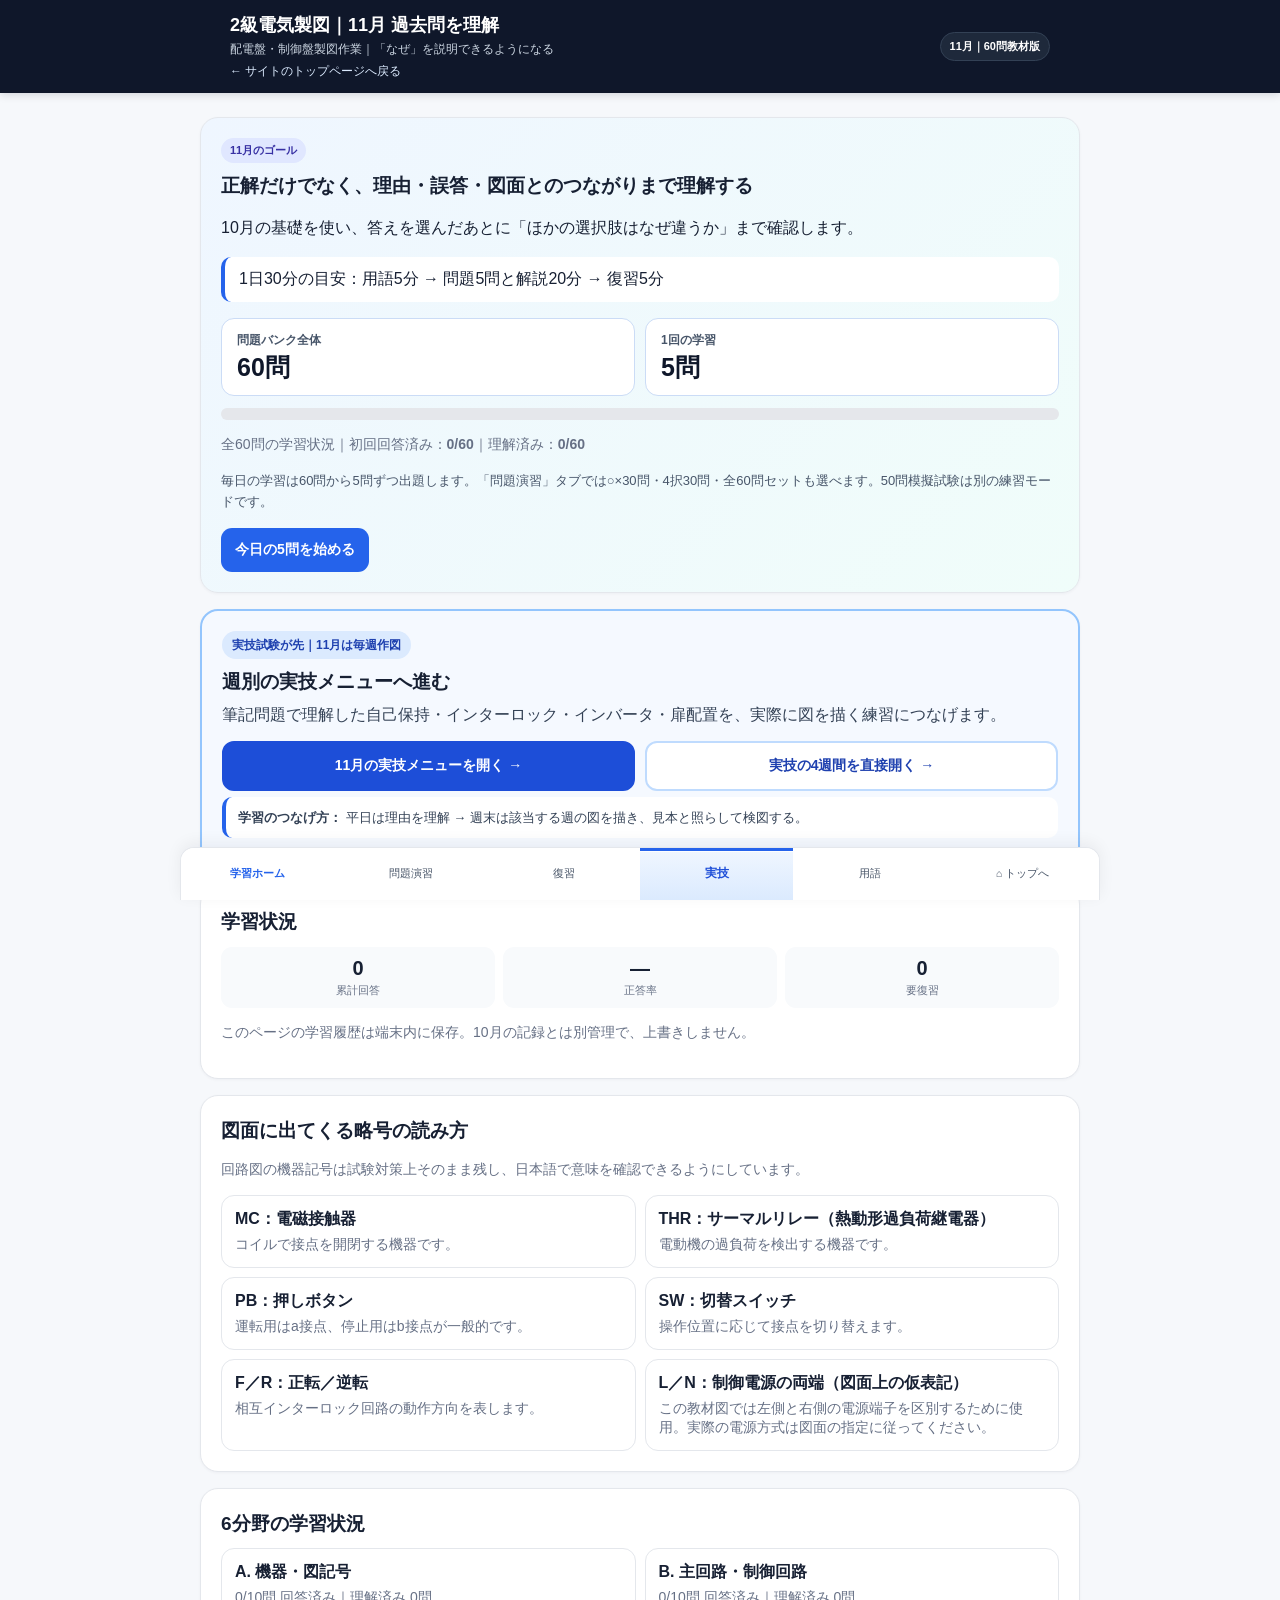
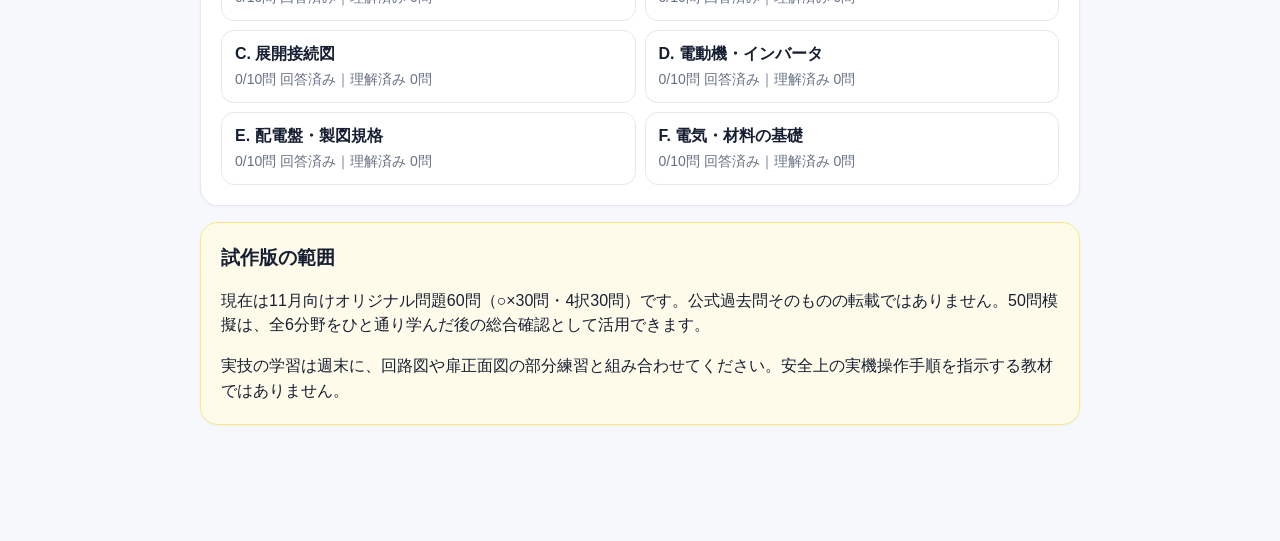
==== commit 2b0286ba: "Add files via upload" ====
--- a/november.html
+++ b/november.html
@@ -7,346 +7,14 @@
 <meta content="#0f172a" name="theme-color"/>
 <meta content="技能検定2級電気製図・11月版：60問、重要用語15語、実技の部分練習3テーマを収録。正解理由・誤答理由・実技との関連を学ぶ。" name="description"/>
 <title>2級電気製図｜11月 過去問を理解（60問教材版）</title>
-<style>
-:root{
-  --bg:#f6f8fb;--card:#fff;--text:#172033;--muted:#667085;--line:#e4e7ec;
-  --navy:#0f172a;--blue:#2563eb;--blue2:#eff6ff;--green:#15803d;--green2:#f0fdf4;
-  --red:#b42318;--red2:#fff1f2;--amber:#a16207;--amber2:#fffbeb;--purple:#6d28d9;--purple2:#f5f3ff;
-}
-*{box-sizing:border-box}
-html{scroll-behavior:smooth;color-scheme:light}
-body{margin:0;font-family:-apple-system,BlinkMacSystemFont,"Noto Sans JP","Yu Gothic",Meiryo,sans-serif;background:var(--bg);color:var(--text)}
-button,input{font:inherit}
-header{position:sticky;top:0;z-index:30;background:var(--navy);color:#fff;padding:12px 14px;box-shadow:0 2px 8px rgba(15,23,42,.15)}
-header .head-inner{max-width:820px;margin:auto;display:flex;align-items:center;justify-content:space-between;gap:10px}
-header h1{font-size:17px;margin:0;line-height:1.35}
-header p{font-size:11px;color:#cbd5e1;margin:3px 0 0}
-.header-chip{font-size:11px;font-weight:800;background:#1e293b;border:1px solid #334155;border-radius:999px;padding:6px 9px;white-space:nowrap}
-main{max-width:820px;margin:auto;padding:14px 14px 92px}
-section{display:none}
-section.active{display:block}
-.card{background:var(--card);border:1px solid var(--line);border-radius:16px;padding:16px;margin-bottom:13px;box-shadow:0 1px 3px rgba(15,23,42,.04)}
-.hero{background:linear-gradient(135deg,#eff6ff,#ecfeff)}
-.notice{background:var(--amber2);border-color:#fde68a}
-.exam-card{background:linear-gradient(135deg,#f8fafc,#eef2ff)}
-h2{font-size:19px;margin:0 0 10px;line-height:1.45}
-h3{font-size:16px;margin:16px 0 8px}
-p,li{line-height:1.7}
-.small{font-size:12.5px;color:var(--muted)}
-.mini{font-size:11px;color:var(--muted)}
-.badge{display:inline-flex;align-items:center;border-radius:999px;padding:5px 9px;font-size:11px;font-weight:800;background:#e0e7ff;color:#3730a3}
-.badge.green{background:#dcfce7;color:#166534}.badge.amber{background:#fef3c7;color:#92400e}.badge.purple{background:#ede9fe;color:#5b21b6}
-.progressbar{height:12px;background:#e5e7eb;border-radius:999px;overflow:hidden}
-.progressbar>div{height:100%;background:var(--blue);width:0%;transition:.25s}
-.btn{border:0;border-radius:11px;padding:11px 14px;font-size:14px;font-weight:800;cursor:pointer;touch-action:manipulation}
-.btn:disabled{opacity:.45;cursor:not-allowed}
-.btn-primary{background:var(--blue);color:#fff}.btn-soft{background:var(--blue2);color:#1d4ed8}.btn-green{background:#dcfce7;color:#166534}.btn-red{background:#fee2e2;color:#991b1b}.btn-dark{background:var(--navy);color:#fff}.btn-purple{background:var(--purple2);color:var(--purple)}
-.btn-row{display:flex;gap:8px;flex-wrap:wrap}
-.btn-row .btn{flex:0 0 auto}
-.grid{display:grid;grid-template-columns:1fr;gap:9px}
-.topic{border:1px solid var(--line);border-radius:13px;padding:13px;background:#fff}
-.topic b{display:block;margin-bottom:5px}
-.topic-score{margin-top:8px;font-size:12px;color:var(--muted)}
-
-.muted{color:var(--muted)}
-.practical-overview-grid{display:grid;grid-template-columns:1fr;gap:12px;margin-top:12px}
-.practical-overview-card{border:1px solid #cfe0ff;border-radius:16px;padding:16px;background:linear-gradient(180deg,#ffffff,#f8fbff)}
-.practical-overview-card h3{margin:6px 0 8px;font-size:17px;line-height:1.45}
-.practical-overview-card p{margin:0}
-.practical-overview-head{display:flex;align-items:center;justify-content:space-between;gap:8px;flex-wrap:wrap}
-.step-chip,.goal-chip,.jump-chip{display:inline-flex;align-items:center;justify-content:center;border-radius:999px;padding:5px 10px;font-size:11px;font-weight:800;line-height:1.2}
-.step-chip{background:#dbeafe;color:#1d4ed8}
-.goal-chip{background:#e0f2fe;color:#075985}
-.jump-chip{background:#eef2ff;color:#4338ca}
-.practical-points{display:flex;flex-wrap:wrap;gap:7px;list-style:none;padding:0;margin:12px 0}
-.practical-points li{background:#fff;border:1px solid #dbe4f0;border-radius:999px;padding:6px 10px;font-size:12px;font-weight:700;color:#334155}
-.practical-meta{font-size:12.5px;color:var(--muted);margin:0 0 10px}
-.practical-action{margin-top:10px}
-.practical-action .btn{transition:background-color .18s ease,border-color .18s ease,color .18s ease,box-shadow .18s ease,transform .12s ease;text-decoration:none;display:inline-flex;align-items:center;justify-content:center}
-.practical-action .btn-soft{background:var(--blue2);color:#1d4ed8;border:1px solid #dbeafe}
-.practical-action .btn-soft:hover,.practical-action .btn-soft:focus-visible,.practical-action .btn-soft:active{background:var(--blue);color:#fff;border-color:var(--blue);box-shadow:0 2px 8px rgba(37,99,235,.16)}
-
-.practical-anchor-links{display:flex;gap:8px;flex-wrap:wrap;margin-top:12px}
-.practical-anchor-links a{display:inline-flex;align-items:center;justify-content:center;padding:8px 11px;border-radius:999px;border:1px solid #cfe0ff;background:#fff;color:#1d4ed8;font-size:12px;font-weight:800;text-decoration:none}
-.practical-anchor-links a:hover{background:#eff6ff}
-.practical-detail-card{scroll-margin-top:88px}
-.practical-guide-note{margin-top:10px;padding:10px 12px;border-radius:12px;background:#f8fafc;border:1px solid var(--line);font-size:13px;color:#475467}
-@media(min-width:680px){.practical-overview-grid{grid-template-columns:1fr 1fr}}
-.info-grid{display:grid;grid-template-columns:1fr 1fr;gap:8px}
-.info-box{padding:12px;border-radius:12px;background:#fff;border:1px solid var(--line)}
-.info-box strong{display:block;font-size:20px;margin-top:3px}
-.statgrid{display:grid;grid-template-columns:repeat(3,1fr);gap:8px}
-.stat{padding:10px 6px;border-radius:11px;background:#f8fafc;text-align:center}.stat strong{display:block;font-size:20px}.stat span{font-size:11px;color:var(--muted)}
-.mode-grid{display:grid;grid-template-columns:1fr;gap:9px}
-.mode{border:1px solid var(--line);border-radius:13px;padding:13px;background:#fff}
-.question-head{display:flex;justify-content:space-between;align-items:center;gap:8px;margin-bottom:6px}
-.question-no{font-size:12px;color:var(--muted)}
-.timer{font-variant-numeric:tabular-nums;font-size:13px;font-weight:800;background:#f1f5f9;border-radius:999px;padding:5px 9px}
-.question{font-size:19px;font-weight:800;line-height:1.55;margin:8px 0 14px}
-.choice{display:block;width:100%;text-align:left;padding:14px 13px;border:1px solid var(--line);border-radius:11px;background:#fff;color:#172033 !important;-webkit-text-fill-color:#172033 !important;margin:8px 0;font-size:15px;font-weight:600;line-height:1.55;cursor:pointer;appearance:none;-webkit-appearance:none;opacity:1}
-.choice b,.choice .choice-label{color:#0f172a !important;-webkit-text-fill-color:#0f172a !important;display:inline-block;min-width:2.1em;font-weight:900}
-.choice:hover{border-color:#bfdbfe;background:#f8fbff;color:#172033 !important;-webkit-text-fill-color:#172033 !important}
-.choice.correct{background:var(--green2);border-color:#86efac;color:#166534 !important;-webkit-text-fill-color:#166534 !important;font-weight:700}
-.choice.correct b,.choice.correct .choice-label{color:#166534 !important;-webkit-text-fill-color:#166534 !important}
-.choice.wrong{background:var(--red2);border-color:#fda4af;color:#9f1239 !important;-webkit-text-fill-color:#9f1239 !important;font-weight:700}
-.choice.wrong b,.choice.wrong .choice-label{color:#9f1239 !important;-webkit-text-fill-color:#9f1239 !important}
-.choice.dim{opacity:.62}
-.choice:disabled{cursor:default;opacity:1;color:#172033 !important;-webkit-text-fill-color:#172033 !important}
-.choice.dim:disabled{opacity:.62}
-.choice.correct:disabled{color:#166534 !important;-webkit-text-fill-color:#166534 !important}
-.choice.wrong:disabled{color:#9f1239 !important;-webkit-text-fill-color:#9f1239 !important}
-
-.tf-choices{display:grid;grid-template-columns:1fr 1fr;gap:10px;margin:10px 0 4px}
-.tf-choices .choice{margin:0;text-align:center;font-size:20px;font-weight:800;padding:16px 10px;min-height:60px}
-.tf-choices .choice-label{min-width:auto!important;margin-right:.35em;font-size:15px;vertical-align:2px}
-ruby{ruby-align:center;ruby-position:over}
-rt{font-size:.53em;font-weight:600;color:#667085;letter-spacing:.02em}
-.question rt{font-size:.5em;color:#475467}
-.choice rt{font-size:.52em}
-.explain rt,.term rt,.bridge rt,.memory rt{font-size:.58em}
-.explain{margin-top:14px;border-radius:13px;padding:13px;display:none}.explain.ok{display:block;background:var(--green2);border:1px solid #bbf7d0}.explain.ng{display:block;background:var(--red2);border:1px solid #fecdd3}
-.why{margin-top:10px;background:#fff;border-radius:10px;padding:11px;border:1px solid var(--line)}
-.memory{margin-top:10px;background:var(--amber2);border-left:4px solid #f59e0b;border-radius:8px;padding:10px 12px}
-.bridge{margin-top:10px;background:var(--purple2);border-left:4px solid #8b5cf6;border-radius:8px;padding:10px 12px}
-.filter{display:flex;gap:7px;overflow:auto;padding-bottom:5px;margin-bottom:10px;scrollbar-width:none}.filter::-webkit-scrollbar{display:none}.filter button{white-space:nowrap;border:1px solid var(--line);background:#fff;border-radius:999px;padding:8px 10px;font-size:12px}.filter button.active{background:var(--navy);color:#fff;border-color:var(--navy)}
-.term{padding:12px 0;border-bottom:1px solid var(--line)}.term b{font-size:16px}
-input.search{width:100%;padding:12px;border:1px solid var(--line);border-radius:11px;font-size:16px;background:#fff}
-details{border:1px solid var(--line);border-radius:10px;padding:10px 12px;margin:8px 0;background:#fff}summary{font-weight:800;cursor:pointer}
-.diagram{font-family:ui-monospace,SFMono-Regular,Menlo,Consolas,monospace;background:#0f172a;color:#e2e8f0;border-radius:12px;padding:13px;white-space:pre-wrap;line-height:1.7;overflow:auto;font-size:13px}
-.steps{counter-reset:step;list-style:none;padding:0;margin:0}.steps li{counter-increment:step;position:relative;padding:10px 10px 10px 43px;border-bottom:1px solid var(--line)}.steps li:before{content:counter(step);position:absolute;left:7px;top:10px;width:25px;height:25px;border-radius:50%;background:var(--blue);color:#fff;display:grid;place-items:center;font-weight:800;font-size:12px}.steps li:last-child{border-bottom:0}
-.result-score{font-size:42px;font-weight:900;text-align:center;line-height:1}.result-sub{text-align:center;color:var(--muted);margin-top:7px}
-.weak-row{display:flex;justify-content:space-between;gap:10px;border-bottom:1px solid var(--line);padding:9px 0}.weak-row:last-child{border-bottom:0}
-.source{font-size:11.5px;color:var(--muted);border-top:1px solid var(--line);margin-top:12px;padding-top:10px}
-nav{position:fixed;left:50%;right:auto;bottom:0;transform:translateX(-50%);z-index:40;background:#fff;border-top:1px solid var(--line);display:grid;grid-template-columns:repeat(5,1fr);width:100%;max-width:920px;padding-bottom:env(safe-area-inset-bottom)}
-nav button,nav a{border:0;background:#fff;padding:10px 1px 11px;font-size:10px;color:#475467;text-decoration:none;text-align:center;display:flex;align-items:center;justify-content:center}nav button.active{color:var(--blue);font-weight:900}
-nav .nav-practical{position:relative;flex-direction:column;background:linear-gradient(180deg,#eff6ff 0%,#dbeafe 100%);color:#1d4ed8;border-top:3px solid #2563eb;font-weight:900;box-shadow:inset 0 1px 0 rgba(255,255,255,.9)}
-nav .nav-practical .nav-main{display:block;font-size:12px;line-height:1.1}
-nav .nav-practical .nav-sub{display:block;font-size:9px;line-height:1.15;color:#1d4ed8;opacity:.9;margin-top:2px}
-nav .nav-practical.active{background:linear-gradient(180deg,#2563eb 0%,#1d4ed8 100%);color:#fff!important}
-nav .nav-practical.active .nav-sub,nav .nav-practical.active .nav-main{color:#fff!important}
-
-
-.toast{position:fixed;left:50%;bottom:76px;transform:translateX(-50%);background:#111827;color:#fff;border-radius:999px;padding:9px 13px;font-size:12px;z-index:60;opacity:0;pointer-events:none;transition:.2s}.toast.show{opacity:1}
-@media(min-width:680px){.grid,.mode-grid{grid-template-columns:1fr 1fr}.info-grid{grid-template-columns:repeat(4,1fr)}nav button{font-size:11px}}
-
-
-/* ===== v2.4 完全レスポンシブ調整（PC / Android） ===== */
-html,body{max-width:100%;overflow-x:hidden}
-body{-webkit-text-size-adjust:100%;text-size-adjust:100%}
-header .head-inner>div:first-child{min-width:0}
-header h1,header p,h2,h3,p,li,.small,.mini,.question,.choice,.term,.why,.memory,.bridge{overflow-wrap:anywhere;word-break:normal}
-main{width:100%;max-width:920px;padding-bottom:calc(94px + env(safe-area-inset-bottom))}
-.small{font-size:13.5px}
-.mini{font-size:12.5px}
-.source{font-size:12.5px}
-.topic-score,.question-no{font-size:13px}
-.btn{min-height:44px;padding:11px 14px}
-.choice{min-height:52px}
-.filter{-webkit-overflow-scrolling:touch;overscroll-behavior-inline:contain}
-.filter button{min-height:42px;font-size:13px;touch-action:manipulation;
-  color:#172033 !important;-webkit-text-fill-color:#172033 !important;
-  background:#fff;border-color:#d0d5dd;
-  transition:background-color .18s ease,border-color .18s ease,color .18s ease,box-shadow .18s ease,transform .12s ease;
-}
-.filter button:hover{
-  background:#eff6ff;border-color:#93c5fd;
-  color:#1d4ed8 !important;-webkit-text-fill-color:#1d4ed8 !important;
-  box-shadow:0 2px 8px rgba(37,99,235,.10);
-}
-.filter button.active{
-  background:var(--navy);border-color:var(--navy);
-  color:#fff !important;-webkit-text-fill-color:#fff !important;font-weight:800;
-}
-.filter button.active:hover{
-  background:#1e293b;border-color:#334155;
-  color:#fff !important;-webkit-text-fill-color:#fff !important;
-}
-.filter button:focus-visible{outline:3px solid #bfdbfe;outline-offset:2px}
-.filter button:active{transform:translateY(1px)}
-.diagram{max-width:100%;overflow-x:auto;-webkit-overflow-scrolling:touch}
-.info-box,.topic,.mode,.stat{min-width:0}
-nav{width:100%;max-width:920px;box-shadow:0 -4px 16px rgba(15,23,42,.06)}
-nav button,nav a{min-width:0;min-height:48px;font-size:11.5px;line-height:1.2;touch-action:manipulation}
-nav .nav-practical{padding-top:7px}
-.toast{max-width:calc(100vw - 28px);text-align:center;white-space:normal}
-
-@media (max-width:479px){
-  header{padding:10px 12px}
-  header .head-inner{gap:7px;align-items:flex-start;flex-wrap:wrap}
-  header h1{font-size:16px}
-  header p{font-size:12px;line-height:1.4}
-  .header-chip{font-size:10.5px;padding:5px 8px}
-  main{padding:12px 12px calc(94px + env(safe-area-inset-bottom))}
-  .card{padding:14px;border-radius:14px}
-  h2{font-size:18px}
-  h3{font-size:16px}
-  .question{font-size:18px;line-height:1.55}
-  .choice{font-size:15px;padding:14px 12px}
-  .btn-row .btn{flex:1 1 100%;width:100%}
-  nav button,nav a{font-size:11px;padding:10px 0 9px}
-  nav .nav-practical .nav-main{font-size:11.5px}
-  nav .nav-practical .nav-sub{font-size:8.5px}
-}
-
-@media (max-width:359px){
-  header .head-inner{display:block}
-  .header-chip{display:inline-flex;margin-top:7px}
-  .info-grid{grid-template-columns:1fr}
-  .statgrid{gap:5px}
-  .stat{padding:9px 3px}
-  .stat strong{font-size:18px}
-  .stat span{font-size:10.5px}
-  .tf-choices{gap:7px}
-  nav button,nav a{font-size:10.5px}
-  nav .nav-practical:after{display:none}
-}
-
-@media (min-width:680px){
-  main{padding:20px 20px 100px}
-  .card{padding:20px;margin-bottom:16px}
-  header{padding:13px 20px}
-  header h1{font-size:18px}
-  header p{font-size:12px}
-  .small{font-size:14px}
-  .mini{font-size:13px}
-  nav button,nav a{font-size:12px;min-height:52px}
-}
-
-@media (min-width:1000px){
-  main{padding-top:24px}
-  .card{border-radius:18px}
-  nav{border-left:1px solid var(--line);border-right:1px solid var(--line);border-radius:14px 14px 0 0;overflow:hidden}
-}
-
-@media (hover:none),(pointer:coarse){
-  .choice:hover{border-color:var(--line);background:#fff;color:#172033 !important;-webkit-text-fill-color:#172033 !important}
-  .choice.correct:hover{background:var(--green2);border-color:#86efac;color:#166534 !important;-webkit-text-fill-color:#166534 !important}
-  .choice.wrong:hover{background:var(--red2);border-color:#fda4af;color:#9f1239 !important;-webkit-text-fill-color:#9f1239 !important}
-}
-
-
-/* 下部メニューは画面最下部に常時固定表示 */
-
-/* ===== スマホ低速回線・省電力向け軽量化 ===== */
-section:not(.active){content-visibility:hidden}
-@media (max-width:679px){
-  html{scroll-behavior:auto}
-  .card{box-shadow:none}
-  .hero,.exam-card{background:#fff}
-  .progressbar>div,.toast{transition:none}
-  .card,.topic,.mode,.info-box,details{content-visibility:auto;contain-intrinsic-size:1px 220px}
-  nav{box-shadow:none}
-}
-html.lite *{animation:none!important;transition:none!important;scroll-behavior:auto!important}
-html.lite .card,html.lite nav{box-shadow:none!important}
-html.lite .hero,html.lite .exam-card{background:#fff!important}
-
-
-
-/* November additions, preserving October's design tokens and layout */
-.nov-hero{background:linear-gradient(135deg,#eff6ff,#f0fdfa)}
-.go-home{display:inline-block;color:#dbeafe;font-size:12px;text-decoration:none;margin-top:4px}
-.go-home:hover{text-decoration:underline}
-.nov-goal{border-left:4px solid var(--blue);background:#fff;border-radius:10px;padding:12px 14px;margin:12px 0}
-.subheading{font-size:13px;color:var(--muted);margin:8px 0 13px}
-.domain-row{display:flex;align-items:center;justify-content:space-between;gap:10px;margin:8px 0;border:1px solid var(--line);border-radius:12px;padding:12px;background:#fff}
-.domain-row strong{display:block;font-size:14px}
-.domain-row span{font-size:12px;color:var(--muted)}
-.formrow{display:flex;flex-wrap:wrap;align-items:center;gap:7px;margin:10px 0}
-.formrow label{font-size:13px;font-weight:800}
-.formrow select{font:inherit;font-size:14px;border:1px solid #d0d5dd;background:#fff;border-radius:10px;padding:10px;min-height:44px;max-width:100%;color:var(--text)}
-.understand{margin:12px 0 4px;border-radius:12px;background:#fff;border:1px solid #dbeafe;padding:12px}
-.understand-label{font-size:13px;font-weight:900;margin-bottom:9px}
-.understand-buttons{display:flex;gap:7px;flex-wrap:wrap}
-.understand-buttons button{background:#fff;border:1px solid #cbd5e1;padding:10px 12px;border-radius:9px;min-height:44px;color:#334155;cursor:pointer;font-weight:800}
-.understand-buttons button.selected{background:#dbeafe;border-color:#2563eb;color:#1d4ed8}
-.choice.selected-pending{border-color:#2563eb;background:#eff6ff}
-.explain{display:block}
-.explain strong{font-weight:900}
-.mistake-row{border-bottom:1px solid #edf1f5;padding:8px 0;line-height:1.65}
-.mistake-row:last-child{border-bottom:0}
-.correct-row{color:#166534;font-weight:900}
-.source-links{display:flex;flex-direction:column;gap:7px;margin-top:7px}
-.source-links a{font-size:12px;color:#1d4ed8;overflow-wrap:anywhere}
-.nov-error{background:#fff1f2;border:1px solid #fecdd3;border-radius:12px;padding:14px;color:#9f1239}
-.nov-ok{background:#effdf5;border:1px solid #a7f3d0;border-radius:12px;padding:14px;color:#065f46}
-.nov-empty{background:#f8fafc;border-radius:12px;padding:14px;color:#475467}
-.choices-buttons{margin:12px 0}
-.list-actions{display:flex;gap:8px;flex-wrap:wrap}
-.list-actions .btn{flex:1 1 175px}
-.difficulty{display:inline-block;border:1px solid #cbd5e1;border-radius:6px;padding:2px 6px;font-size:11px;color:#475467}
-.quizmeta{display:flex;justify-content:space-between;gap:7px;flex-wrap:wrap;margin-bottom:10px}
-.questions-summary{display:flex;gap:7px;flex-wrap:wrap}
-.questions-summary span{border:1px solid #dbe3ee;border-radius:100px;padding:5px 9px;color:#52617a;font-size:12px}
-.step-text{line-height:1.75}
-#quizBox{scroll-margin-top:96px}
-.btn-outline{border:1px solid #cbd5e1;background:#fff;color:#334155}
-/* 少数のカードはオフスクリーンでもプレースホルダー化せず表示する */
-.card,.topic,.mode,.info-box,details{content-visibility:visible;contain-intrinsic-size:auto}
-button:focus-visible,a:focus-visible,select:focus-visible{outline:3px solid #93c5fd;outline-offset:2px}
-@media(max-width:479px){.nov-hero{background:#fff}.domain-row{align-items:start}.understand-buttons button{flex:1 1 100%}.formrow select{width:100%}}
-
-/* November 60 questions / glossary / partial practice */
-nav{grid-template-columns:repeat(6,minmax(0,1fr))}
-nav button,nav a{font-size:10.5px}
-  nav .nav-practical:after{display:none}
-.searchlabel{font-size:13px;display:block;margin:10px 0 6px;font-weight:850}
-.practice-detail{margin:12px 0;border-radius:14px;overflow:hidden;background:#fff}
-.practice-detail>summary{display:flex;gap:10px;align-items:center;padding:9px 2px;font-size:16px;line-height:1.6}
-.practice-detail[open]>summary{border-bottom:1px solid var(--line)}
-.practice-tag{background:var(--blue2);color:#1d4ed8;border-radius:8px;padding:4px 8px;font-size:11px;white-space:nowrap}
-.practice-body{padding:6px 0 14px}
-.goal-text{background:#eff6ff;border-radius:10px;padding:10px 12px;margin:12px 0;line-height:1.7}
-.partial-steps{padding-left:25px;line-height:1.8}.partial-steps li{margin-bottom:8px}
-.partial-checks{padding-left:23px;line-height:1.8}
-.answer-reveal{border:1px solid #c7d2fe;background:#eff6ff}.answer-reveal summary{color:#1d4ed8}
-.inline-term summary{font-size:13px;color:#1d4ed8}.inline-term p{margin:8px 0;font-size:13px}
-#termList .term p{margin:6px 0 9px}
-@media(max-width:359px){nav button{font-size:9.5px;padding:10px 0}}
-
-.figure-wrap{margin:14px 0 10px}
-.diagram-note{font-size:12px;color:var(--muted);margin:8px 0 0}
-.circuit-figure,.panel-figure{width:100%;max-width:100%;background:#fff;border:1px solid var(--line);border-radius:14px;padding:12px;overflow:auto;-webkit-overflow-scrolling:touch}
-.circuit-figure svg,.panel-figure svg{width:100%;height:auto;display:block;min-width:760px;overflow:visible}
-.svg-label{font-family:-apple-system,BlinkMacSystemFont,"Noto Sans JP","Yu Gothic",Meiryo,sans-serif;fill:#172033;font-weight:700;paint-order:stroke;stroke:rgba(255,255,255,.94);stroke-width:4px;stroke-linejoin:round;vector-effect:non-scaling-stroke}
-.svg-small{font-size:12.5px}
-.svg-mid{font-size:13.5px;font-weight:700}
-.svg-title{font-size:14px;font-weight:800}
-.figure-caption{font-size:13px;color:var(--muted);margin-top:8px;line-height:1.7}
-
-
-.mock-figure{margin:12px 0 16px;max-width:100%}
-.mock-figure .circuit-figure{background:#fff}
-.mock-figure svg{width:100%;min-width:720px;max-height:none;object-fit:contain}
-@media(max-width:479px){.mock-figure .circuit-figure{padding:5px}}
-/* 模擬学科：既存スタイルと同一トーン */
-.mock-toolbar{display:flex;justify-content:space-between;align-items:center;gap:9px;flex-wrap:wrap;margin:12px 0}
-.mock-clock{font-variant-numeric:tabular-nums;font-weight:900;font-size:20px;color:var(--navy)}
-.mock-clock.low{color:var(--red)}
-.mock-palette{display:grid;grid-template-columns:repeat(10,minmax(0,1fr));gap:5px;margin:13px 0}
-.mock-palette button{border:1px solid #cbd5e1;background:#fff;border-radius:8px;min-height:39px;font-weight:700;font-size:12px;color:var(--text)}
-.mock-palette button.done{background:#dbeafe;border-color:#93c5fd}
-.mock-palette button.current{outline:3px solid var(--blue);outline-offset:1px}
-.mock-palette button:focus-visible,.mock-actions button:focus-visible{outline:3px solid #93c5fd;outline-offset:2px}
-.mock-choice{display:block;width:100%;margin:9px 0;padding:13px;border:1px solid var(--line);border-radius:11px;background:#fff;cursor:pointer;text-align:left;line-height:1.65;color:var(--text)}
-.mock-choice.chosen{border:2px solid var(--blue);background:var(--blue2);font-weight:800}
-.mock-choice:focus-visible{outline:3px solid #93c5fd}
-.mock-result-row{padding:11px 0;border-bottom:1px solid var(--line)}
-.mock-correct{color:var(--green)}.mock-wrong{color:var(--red)}
-@media(max-width:479px){.mock-palette{grid-template-columns:repeat(5,minmax(0,1fr))}.mock-palette button{min-height:44px}}
-
-/* v18: total question bank vs one session */
-.bank-counts{display:grid;grid-template-columns:repeat(2,minmax(0,1fr));gap:10px;margin:16px 0 12px}
-.bank-count{padding:13px 15px;border:1px solid #cbdcf6;border-radius:13px;background:#fff}
-.bank-count span{display:block;font-size:12px;color:#475569;font-weight:700}
-.bank-count strong{display:block;margin-top:3px;font-size:25px;color:#0f172a;line-height:1.2}
-.bank-guide{font-size:13px;color:#475569;margin:7px 0 15px;line-height:1.65}
-@media(max-width:380px){.bank-counts{gap:7px}.bank-count{padding:12px 10px}.bank-count strong{font-size:23px}}
-</style>
-<link rel="stylesheet" href="layout-fix-v22.css">
-<link rel="stylesheet" href="practical-priority-v28.css">
+<link rel="stylesheet" href="assets/css/november.css">
+
+
+
+
+
 </head>
-<body>
+<body class="stage7-exam">
 <header>
 <div class="head-inner">
 <div><h1>2級電気製図｜11月 過去問を理解</h1><p>配電盤・制御盤製図作業｜「なぜ」を説明できるようになる</p><a class="go-home" href="index.html">← サイトのトップページへ戻る</a></div>
@@ -372,7 +40,7 @@
 <p>筆記問題で理解した自己保持・インターロック・インバータ・扉配置を、実際に図を描く練習につなげます。</p>
 <div class="practical-priority-links">
 <button type="button" class="practical-priority-main" data-tab="bridge">11月の実技メニューを開く →</button>
-<a class="practical-priority-secondary" href="practical.html#weekly">実技の4週間を直接開く →</a>
+<a class="practical-priority-secondary" href="practical-study.html#weekly">実技の4週間を直接開く →</a>
 </div>
 <p class="practical-priority-habit"><b>学習のつなげ方：</b> 平日は理由を理解 → 週末は該当する週の図を描き、見本と照らして検図する。</p>
 </div>
@@ -417,19 +85,20 @@
 </div>
 </section>
 <section id="quiz">
-<div class="card"><div id="quizBox"></div><div class="btn-row" id="quizButtons" style="margin-top:14px"></div></div>
+<div class="card"><p class="quiz-stage-note">問題文を読んで、答えを選んでください。回答後に解説を確認できます。</p>
+    <div id="quizBox" aria-live="polite" aria-atomic="false"></div><div class="btn-row" id="quizButtons" style="margin-top:14px"></div></div>
 </section>
 <section id="review">
 <div class="card"><h2>要復習の問題</h2><p class="small">不正解、または解説後に「曖昧・未理解」と判断した問題が対象です。</p><div id="reviewBox"></div><div class="list-actions"><button class="btn btn-primary" id="reviewStart">要復習を解く</button><button class="btn btn-red" id="clearReview">要復習だけ解除</button></div></div>
 <div class="card"><h2>学習記録の管理</h2><p class="small">11月の学習履歴のみ初期化します。10月の保存データには触れません。</p><button class="btn btn-red" id="clearAll">11月の履歴をリセット</button></div>
 </section>
-<section id="bridge"><div class="card" id="nov-practical-weeks" style="border:2px solid #93c5fd;background:#f8fbff"><span class="badge">11月の実技</span><h2 style="margin-top:8px">下段の「実技」から、週別の実技問題へ進みます</h2><p class="practical-guide-note" style="margin:10px 0 12px"><b>おすすめ：</b>迷ったら第1週から順に進めてください。急ぎのときは、今つまずいている項目のカードを1つ選ぶだけでも大丈夫です。</p><p>11月の実技学習はこちらから進めます。第1週から「読む → 動作を考える → 白紙に描く → 解答で検図」を実施してください。各リンクは実技専用ページの対応教材へ移動します。</p><div class="practical-anchor-links" aria-label="11月 実技の入口"><a href="practical.html#week1">第1週</a><a href="practical.html#week2">第2週</a><a href="practical.html#week3">第3週</a><a href="practical.html#week4">第4週</a><a href="practical.html#final-assignment">総合課題</a><a href="practical.html#examFocusV11">実技力診断</a></div><div class="practical-overview-grid">
-<article class="practical-overview-card"><div class="practical-overview-head"><span class="step-chip">第1週</span><span class="goal-chip">基礎確認</span></div><h3>図記号と通電経路</h3><p class="small">a接点・b接点、コイル、主回路／制御回路を読み分けます。</p><ul class="practical-points"><li>図記号</li><li>接点追跡</li><li>誤配線発見</li></ul><p class="practical-meta">こんな時に選ぶ：接点の読み方や、通電の流れがまだ曖昧なとき</p><div class="practical-action"><a class="btn btn-soft" href="practical.html#week1">第1週の実技を開く</a></div></article>
-<article class="practical-overview-card"><div class="practical-overview-head"><span class="step-chip">第2週</span><span class="goal-chip">動作理解</span></div><h3>自己保持と相互インターロック</h3><p class="small">既存の4段階図解を使い、起動・停止・逆転禁止を確認します。</p><ul class="practical-points"><li>自己保持</li><li>インターロック</li><li>正転・逆転</li></ul><p class="practical-meta">こんな時に選ぶ：回路がなぜ保持されるか、なぜ同時動作しないかを説明したいとき</p><div class="practical-action"><a class="btn btn-soft" href="practical.html#week2">第2週の実技を開く</a></div></article>
-<article class="practical-overview-card"><div class="practical-overview-head"><span class="step-chip">第3週</span><span class="goal-chip">作図強化</span></div><h3>CWD方式・インバータ改造</h3><p class="small">改造前後の比較図、図記号付きSVG見本、改造前後の比較と検図に挑戦します。</p><ul class="practical-points"><li>CWD方式</li><li>改造前後比較</li><li>検図</li></ul><p class="practical-meta">こんな時に選ぶ：11月の中心課題である展開接続図を重点的に進めたいとき</p><div class="practical-action"><a class="btn btn-soft" href="practical.html#week3">第3週の実技を開く</a></div></article>
-<article class="practical-overview-card"><div class="practical-overview-head"><span class="step-chip">第4週</span><span class="goal-chip">扉正面図</span></div><h3>扉正面図・総合確認</h3><p class="small">外形、中心線、機器配置、寸法を照合し、寸法演習と詳細見本でも確認します。</p><ul class="practical-points"><li>外形</li><li>機器配置</li><li>寸法記入</li></ul><p class="practical-meta">こんな時に選ぶ：扉正面図の配置や寸法で迷いやすいとき</p><div class="practical-action"><a class="btn btn-soft" href="practical.html#week4">第4週の実技を開く</a></div></article>
-<article class="practical-overview-card"><div class="practical-overview-head"><span class="step-chip">総合</span><span class="goal-chip">本番想定</span></div><h3>総合実技課題</h3><p class="small">ポンプ改造と扉正面図を、一連の課題として作図・検図します。</p><ul class="practical-points"><li>総合作図</li><li>検図</li><li>仕上げ確認</li></ul><p class="practical-meta">こんな時に選ぶ：週別学習を終えて、本番に近い流れで確認したいとき</p><div class="practical-action"><a class="btn btn-soft" href="practical.html#final-assignment">総合実技課題を開く</a></div></article>
-<article class="practical-overview-card"><div class="practical-overview-head"><span class="step-chip">診断</span><span class="goal-chip">弱点発見</span></div><h3>回路図検図・実技力診断</h3><p class="small">CWD寄り参考図、回路図監査、時間付き作図、100点満点の独自自己採点と弱点復習を確認します。</p><ul class="practical-points"><li>検図</li><li>時間計測</li><li>自己採点</li></ul><p class="practical-meta">こんな時に選ぶ：今の実力と弱点をまとめて確認したいとき</p><div class="practical-action"><a class="btn btn-soft" href="practical.html#examFocusV11">回路図検図・実技力診断を開く</a></div></article></div><div class="practical-guide-note">おすすめの進め方：第1週 → 第2週 → 第3週 → 第4週 → 総合実技課題 → 実技力診断 の順です。時間がない日は「今つまずいている項目」のカードだけ選んでも大丈夫です。</div></div>
+<section id="bridge"><div class="card" id="nov-practical-weeks" style="border:2px solid #93c5fd;background:#f8fbff"><span class="badge">11月の実技</span><h2 style="margin-top:8px">下段の「実技」から、週別の実技問題へ進みます</h2><p class="practical-guide-note" style="margin:10px 0 12px"><b>おすすめ：</b>迷ったら第1週から順に進めてください。急ぎのときは、今つまずいている項目のカードを1つ選ぶだけでも大丈夫です。</p><p>11月の実技学習はこちらから進めます。第1週から「読む → 動作を考える → 白紙に描く → 解答で検図」を実施してください。各リンクは実技専用ページの対応教材へ移動します。</p><div class="practical-anchor-links" aria-label="11月 実技の入口"><a href="practical-study.html#week1">第1週</a><a href="practical-study.html#week2">第2週</a><a href="practical-study.html#week3">第3週</a><a href="practical-study.html#week4">第4週</a><a href="practical-study.html#final-assignment">総合課題</a><a href="practical-study.html#examFocusV11">実技力診断</a></div><div class="practical-overview-grid">
+<article class="practical-overview-card"><div class="practical-overview-head"><span class="step-chip">第1週</span><span class="goal-chip">基礎確認</span></div><h3>図記号と通電経路</h3><p class="small">a接点・b接点、コイル、主回路／制御回路を読み分けます。</p><ul class="practical-points"><li>図記号</li><li>接点追跡</li><li>誤配線発見</li></ul><p class="practical-meta">こんな時に選ぶ：接点の読み方や、通電の流れがまだ曖昧なとき</p><div class="practical-action"><a class="btn btn-soft" href="practical-study.html#week1">第1週の実技を開く</a></div></article>
+<article class="practical-overview-card"><div class="practical-overview-head"><span class="step-chip">第2週</span><span class="goal-chip">動作理解</span></div><h3>自己保持と相互インターロック</h3><p class="small">既存の4段階図解を使い、起動・停止・逆転禁止を確認します。</p><ul class="practical-points"><li>自己保持</li><li>インターロック</li><li>正転・逆転</li></ul><p class="practical-meta">こんな時に選ぶ：回路がなぜ保持されるか、なぜ同時動作しないかを説明したいとき</p><div class="practical-action"><a class="btn btn-soft" href="practical-study.html#week2">第2週の実技を開く</a></div></article>
+<article class="practical-overview-card"><div class="practical-overview-head"><span class="step-chip">第3週</span><span class="goal-chip">作図強化</span></div><h3>CWD方式・インバータ改造</h3><p class="small">改造前後の比較図、図記号付きSVG見本、改造前後の比較と検図に挑戦します。</p><ul class="practical-points"><li>CWD方式</li><li>改造前後比較</li><li>検図</li></ul><p class="practical-meta">こんな時に選ぶ：11月の中心課題である展開接続図を重点的に進めたいとき</p><div class="practical-action"><a class="btn btn-soft" href="practical-study.html#week3">第3週の実技を開く</a></div></article>
+<article class="practical-overview-card"><div class="practical-overview-head"><span class="step-chip">第4週</span><span class="goal-chip">扉正面図</span></div><h3>扉正面図・総合確認</h3><p class="small">外形、中心線、機器配置、寸法を照合し、寸法演習と詳細見本でも確認します。</p><ul class="practical-points"><li>外形</li><li>機器配置</li><li>寸法記入</li></ul><p class="practical-meta">こんな時に選ぶ：扉正面図の配置や寸法で迷いやすいとき</p><div class="practical-action"><a class="btn btn-soft" href="practical-study.html#week4">第4週の実技を開く</a></div></article>
+<article class="practical-overview-card"><div class="practical-overview-head"><span class="step-chip">総合</span><span class="goal-chip">本番想定</span></div><h3>総合実技課題</h3><p class="small">ポンプ改造と扉正面図を、一連の課題として作図・検図します。</p><ul class="practical-points"><li>総合作図</li><li>検図</li><li>仕上げ確認</li></ul><p class="practical-meta">こんな時に選ぶ：週別学習を終えて、本番に近い流れで確認したいとき</p><div class="practical-action"><a class="btn btn-soft" href="practical-study.html#final-assignment">総合実技課題を開く</a></div></article>
+<article class="practical-overview-card"><div class="practical-overview-head"><span class="step-chip">診断</span><span class="goal-chip">弱点発見</span></div><h3>回路図検図・実技力診断</h3><p class="small">CWD寄り参考図、回路図監査、時間付き作図、100点満点の独自自己採点と弱点復習を確認します。</p><ul class="practical-points"><li>検図</li><li>時間計測</li><li>自己採点</li></ul><p class="practical-meta">こんな時に選ぶ：今の実力と弱点をまとめて確認したいとき</p><div class="practical-action"><a class="btn btn-soft" href="practical-study.html#examFocusV11">回路図検図・実技力診断を開く</a></div></article></div><div class="practical-guide-note">おすすめの進め方：第1週 → 第2週 → 第3週 → 第4週 → 総合実技課題 → 実技力診断 の順です。時間がない日は「今つまずいている項目」のカードだけ選んでも大丈夫です。</div></div>
 <div aria-hidden="true" hidden="" id="practicalList"></div>
 </section>
 <section id="glossary">
@@ -792,5 +461,23 @@
 document.addEventListener('visibilitychange',()=>{if(!document.hidden&&$('mock').classList.contains('active'))render()});
 })();
 </script>
+<script>
+// The redesigned problem hub can start the original practice mode without altering its scoring logic.
+window.addEventListener('load',function(){
+  const key='denki-next-action'; const action=sessionStorage.getItem(key);
+  if(!action || !action.startsWith('nov-')) return;
+  sessionStorage.removeItem(key);
+  setTimeout(function(){
+    const mode=action.split('-').slice(1).join('-');
+    try { if(mode==='mock') { document.getElementById('openMock')?.click(); if(typeof startMock==='function' && !document.getElementById('openMock'))startMock(); }
+      else if(mode==='all')document.querySelector('[data-start="all"]')?.click();
+      else if(mode==='tf'||mode==='mcq'){const button=document.querySelector('[data-start="'+mode+'"]');if(button)button.click();else if(typeof startMode==='function')startMode(mode);} }
+    catch(e){console.warn('Learning shortcut could not start automatically',e)}
+  },150);
+});
+</script>
+<script>window.addEventListener('load',function(){if(location.hash==='#review'||location.hash==='#reviewBox'){const btn=document.querySelector('nav button[data-tab="review"]');if(btn)btn.click();else if(typeof showTab==='function')showTab('review');}});</script>
+<nav class="mobile-bottom-nav" aria-label="スマートフォン用学習メニュー"><a href="index.html"><svg class="" xmlns="http://www.w3.org/2000/svg" width="24" height="24" viewBox="0 0 24 24" fill="none" stroke="currentColor" stroke-width="1.9" stroke-linecap="round" stroke-linejoin="round" aria-hidden="true"><path d="m3 10 9-7 9 7v10a1 1 0 0 1-1 1h-5v-7H9v7H4a1 1 0 0 1-1-1z"/></svg><span>ホーム</span></a><a href="problems.html"><svg class="" xmlns="http://www.w3.org/2000/svg" width="24" height="24" viewBox="0 0 24 24" fill="none" stroke="currentColor" stroke-width="1.9" stroke-linecap="round" stroke-linejoin="round" aria-hidden="true"><path d="M12 6c-2-2-5-3-9-2v15c4-1 7 0 9 2 2-2 5-3 9-2V4c-4-1-7 0-9 2z"/><path d="M12 6v15"/></svg><span>問題</span></a><a href="practical.html"><svg class="" xmlns="http://www.w3.org/2000/svg" width="24" height="24" viewBox="0 0 24 24" fill="none" stroke="currentColor" stroke-width="1.9" stroke-linecap="round" stroke-linejoin="round" aria-hidden="true"><path d="m4 20 4-.9L20 7a2.1 2.1 0 0 0-3-3L5 16z"/><path d="m14 6 4 4M13 20h8M18 15v5"/></svg><span>実技</span></a><a href="review.html"><svg class="" xmlns="http://www.w3.org/2000/svg" width="24" height="24" viewBox="0 0 24 24" fill="none" stroke="currentColor" stroke-width="1.9" stroke-linecap="round" stroke-linejoin="round" aria-hidden="true"><path d="M20 7v5h-5M4 17v-5h5"/><path d="M5.7 9A7 7 0 0 1 18 7l2 5M4 12l2 5a7 7 0 0 0 12.3-2"/></svg><span>復習</span></a><a href="records.html"><svg class="" xmlns="http://www.w3.org/2000/svg" width="24" height="24" viewBox="0 0 24 24" fill="none" stroke="currentColor" stroke-width="1.9" stroke-linecap="round" stroke-linejoin="round" aria-hidden="true"><rect x="4" y="3" width="16" height="18" rx="2"/><path d="M8 16v-3m4 3V9m4 7V7"/></svg><span>記録</span></a></nav>
+<script src="assets/js/common.js" defer></script>
 </body>
 </html>
--- a/assets/css/november.css
+++ b/assets/css/november.css
@@ -0,0 +1,568 @@
+/* Consolidated styles for november.html; source order preserved. */
+
+/* BEGIN inline */
+
+:root{
+  --bg:#f6f8fb;--card:#fff;--text:#172033;--muted:#667085;--line:#e4e7ec;
+  --navy:#0f172a;--blue:#2563eb;--blue2:#eff6ff;--green:#15803d;--green2:#f0fdf4;
+  --red:#b42318;--red2:#fff1f2;--amber:#a16207;--amber2:#fffbeb;--purple:#6d28d9;--purple2:#f5f3ff;
+}
+*{box-sizing:border-box}
+html{scroll-behavior:smooth;color-scheme:light}
+body{margin:0;font-family:-apple-system,BlinkMacSystemFont,"Noto Sans JP","Yu Gothic",Meiryo,sans-serif;background:var(--bg);color:var(--text)}
+button,input{font:inherit}
+header{position:sticky;top:0;z-index:30;background:var(--navy);color:#fff;padding:12px 14px;box-shadow:0 2px 8px rgba(15,23,42,.15)}
+header .head-inner{max-width:820px;margin:auto;display:flex;align-items:center;justify-content:space-between;gap:10px}
+header h1{font-size:17px;margin:0;line-height:1.35}
+header p{font-size:11px;color:#cbd5e1;margin:3px 0 0}
+.header-chip{font-size:11px;font-weight:800;background:#1e293b;border:1px solid #334155;border-radius:999px;padding:6px 9px;white-space:nowrap}
+main{max-width:820px;margin:auto;padding:14px 14px 92px}
+section{display:none}
+section.active{display:block}
+.card{background:var(--card);border:1px solid var(--line);border-radius:16px;padding:16px;margin-bottom:13px;box-shadow:0 1px 3px rgba(15,23,42,.04)}
+.hero{background:linear-gradient(135deg,#eff6ff,#ecfeff)}
+.notice{background:var(--amber2);border-color:#fde68a}
+.exam-card{background:linear-gradient(135deg,#f8fafc,#eef2ff)}
+h2{font-size:19px;margin:0 0 10px;line-height:1.45}
+h3{font-size:16px;margin:16px 0 8px}
+p,li{line-height:1.7}
+.small{font-size:12.5px;color:var(--muted)}
+.mini{font-size:11px;color:var(--muted)}
+.badge{display:inline-flex;align-items:center;border-radius:999px;padding:5px 9px;font-size:11px;font-weight:800;background:#e0e7ff;color:#3730a3}
+.badge.green{background:#dcfce7;color:#166534}.badge.amber{background:#fef3c7;color:#92400e}.badge.purple{background:#ede9fe;color:#5b21b6}
+.progressbar{height:12px;background:#e5e7eb;border-radius:999px;overflow:hidden}
+.progressbar>div{height:100%;background:var(--blue);width:0%;transition:.25s}
+.btn{border:0;border-radius:11px;padding:11px 14px;font-size:14px;font-weight:800;cursor:pointer;touch-action:manipulation}
+.btn:disabled{opacity:.45;cursor:not-allowed}
+.btn-primary{background:var(--blue);color:#fff}.btn-soft{background:var(--blue2);color:#1d4ed8}.btn-green{background:#dcfce7;color:#166534}.btn-red{background:#fee2e2;color:#991b1b}.btn-dark{background:var(--navy);color:#fff}.btn-purple{background:var(--purple2);color:var(--purple)}
+.btn-row{display:flex;gap:8px;flex-wrap:wrap}
+.btn-row .btn{flex:0 0 auto}
+.grid{display:grid;grid-template-columns:1fr;gap:9px}
+.topic{border:1px solid var(--line);border-radius:13px;padding:13px;background:#fff}
+.topic b{display:block;margin-bottom:5px}
+.topic-score{margin-top:8px;font-size:12px;color:var(--muted)}
+
+.muted{color:var(--muted)}
+.practical-overview-grid{display:grid;grid-template-columns:1fr;gap:12px;margin-top:12px}
+.practical-overview-card{border:1px solid #cfe0ff;border-radius:16px;padding:16px;background:linear-gradient(180deg,#ffffff,#f8fbff)}
+.practical-overview-card h3{margin:6px 0 8px;font-size:17px;line-height:1.45}
+.practical-overview-card p{margin:0}
+.practical-overview-head{display:flex;align-items:center;justify-content:space-between;gap:8px;flex-wrap:wrap}
+.step-chip,.goal-chip,.jump-chip{display:inline-flex;align-items:center;justify-content:center;border-radius:999px;padding:5px 10px;font-size:11px;font-weight:800;line-height:1.2}
+.step-chip{background:#dbeafe;color:#1d4ed8}
+.goal-chip{background:#e0f2fe;color:#075985}
+.jump-chip{background:#eef2ff;color:#4338ca}
+.practical-points{display:flex;flex-wrap:wrap;gap:7px;list-style:none;padding:0;margin:12px 0}
+.practical-points li{background:#fff;border:1px solid #dbe4f0;border-radius:999px;padding:6px 10px;font-size:12px;font-weight:700;color:#334155}
+.practical-meta{font-size:12.5px;color:var(--muted);margin:0 0 10px}
+.practical-action{margin-top:10px}
+.practical-action .btn{transition:background-color .18s ease,border-color .18s ease,color .18s ease,box-shadow .18s ease,transform .12s ease;text-decoration:none;display:inline-flex;align-items:center;justify-content:center}
+.practical-action .btn-soft{background:var(--blue2);color:#1d4ed8;border:1px solid #dbeafe}
+.practical-action .btn-soft:hover,.practical-action .btn-soft:focus-visible,.practical-action .btn-soft:active{background:var(--blue);color:#fff;border-color:var(--blue);box-shadow:0 2px 8px rgba(37,99,235,.16)}
+
+.practical-anchor-links{display:flex;gap:8px;flex-wrap:wrap;margin-top:12px}
+.practical-anchor-links a{display:inline-flex;align-items:center;justify-content:center;padding:8px 11px;border-radius:999px;border:1px solid #cfe0ff;background:#fff;color:#1d4ed8;font-size:12px;font-weight:800;text-decoration:none}
+.practical-anchor-links a:hover{background:#eff6ff}
+.practical-detail-card{scroll-margin-top:88px}
+.practical-guide-note{margin-top:10px;padding:10px 12px;border-radius:12px;background:#f8fafc;border:1px solid var(--line);font-size:13px;color:#475467}
+@media(min-width:680px){.practical-overview-grid{grid-template-columns:1fr 1fr}}
+.info-grid{display:grid;grid-template-columns:1fr 1fr;gap:8px}
+.info-box{padding:12px;border-radius:12px;background:#fff;border:1px solid var(--line)}
+.info-box strong{display:block;font-size:20px;margin-top:3px}
+.statgrid{display:grid;grid-template-columns:repeat(3,1fr);gap:8px}
+.stat{padding:10px 6px;border-radius:11px;background:#f8fafc;text-align:center}.stat strong{display:block;font-size:20px}.stat span{font-size:11px;color:var(--muted)}
+.mode-grid{display:grid;grid-template-columns:1fr;gap:9px}
+.mode{border:1px solid var(--line);border-radius:13px;padding:13px;background:#fff}
+.question-head{display:flex;justify-content:space-between;align-items:center;gap:8px;margin-bottom:6px}
+.question-no{font-size:12px;color:var(--muted)}
+.timer{font-variant-numeric:tabular-nums;font-size:13px;font-weight:800;background:#f1f5f9;border-radius:999px;padding:5px 9px}
+.question{font-size:19px;font-weight:800;line-height:1.55;margin:8px 0 14px}
+.choice{display:block;width:100%;text-align:left;padding:14px 13px;border:1px solid var(--line);border-radius:11px;background:#fff;color:#172033 !important;-webkit-text-fill-color:#172033 !important;margin:8px 0;font-size:15px;font-weight:600;line-height:1.55;cursor:pointer;appearance:none;-webkit-appearance:none;opacity:1}
+.choice b,.choice .choice-label{color:#0f172a !important;-webkit-text-fill-color:#0f172a !important;display:inline-block;min-width:2.1em;font-weight:900}
+.choice:hover{border-color:#bfdbfe;background:#f8fbff;color:#172033 !important;-webkit-text-fill-color:#172033 !important}
+.choice.correct{background:var(--green2);border-color:#86efac;color:#166534 !important;-webkit-text-fill-color:#166534 !important;font-weight:700}
+.choice.correct b,.choice.correct .choice-label{color:#166534 !important;-webkit-text-fill-color:#166534 !important}
+.choice.wrong{background:var(--red2);border-color:#fda4af;color:#9f1239 !important;-webkit-text-fill-color:#9f1239 !important;font-weight:700}
+.choice.wrong b,.choice.wrong .choice-label{color:#9f1239 !important;-webkit-text-fill-color:#9f1239 !important}
+.choice.dim{opacity:.62}
+.choice:disabled{cursor:default;opacity:1;color:#172033 !important;-webkit-text-fill-color:#172033 !important}
+.choice.dim:disabled{opacity:.62}
+.choice.correct:disabled{color:#166534 !important;-webkit-text-fill-color:#166534 !important}
+.choice.wrong:disabled{color:#9f1239 !important;-webkit-text-fill-color:#9f1239 !important}
+
+.tf-choices{display:grid;grid-template-columns:1fr 1fr;gap:10px;margin:10px 0 4px}
+.tf-choices .choice{margin:0;text-align:center;font-size:20px;font-weight:800;padding:16px 10px;min-height:60px}
+.tf-choices .choice-label{min-width:auto!important;margin-right:.35em;font-size:15px;vertical-align:2px}
+ruby{ruby-align:center;ruby-position:over}
+rt{font-size:.53em;font-weight:600;color:#667085;letter-spacing:.02em}
+.question rt{font-size:.5em;color:#475467}
+.choice rt{font-size:.52em}
+.explain rt,.term rt,.bridge rt,.memory rt{font-size:.58em}
+.explain{margin-top:14px;border-radius:13px;padding:13px;display:none}.explain.ok{display:block;background:var(--green2);border:1px solid #bbf7d0}.explain.ng{display:block;background:var(--red2);border:1px solid #fecdd3}
+.why{margin-top:10px;background:#fff;border-radius:10px;padding:11px;border:1px solid var(--line)}
+.memory{margin-top:10px;background:var(--amber2);border-left:4px solid #f59e0b;border-radius:8px;padding:10px 12px}
+.bridge{margin-top:10px;background:var(--purple2);border-left:4px solid #8b5cf6;border-radius:8px;padding:10px 12px}
+.filter{display:flex;gap:7px;overflow:auto;padding-bottom:5px;margin-bottom:10px;scrollbar-width:none}.filter::-webkit-scrollbar{display:none}.filter button{white-space:nowrap;border:1px solid var(--line);background:#fff;border-radius:999px;padding:8px 10px;font-size:12px}.filter button.active{background:var(--navy);color:#fff;border-color:var(--navy)}
+.term{padding:12px 0;border-bottom:1px solid var(--line)}.term b{font-size:16px}
+input.search{width:100%;padding:12px;border:1px solid var(--line);border-radius:11px;font-size:16px;background:#fff}
+details{border:1px solid var(--line);border-radius:10px;padding:10px 12px;margin:8px 0;background:#fff}summary{font-weight:800;cursor:pointer}
+.diagram{font-family:ui-monospace,SFMono-Regular,Menlo,Consolas,monospace;background:#0f172a;color:#e2e8f0;border-radius:12px;padding:13px;white-space:pre-wrap;line-height:1.7;overflow:auto;font-size:13px}
+.steps{counter-reset:step;list-style:none;padding:0;margin:0}.steps li{counter-increment:step;position:relative;padding:10px 10px 10px 43px;border-bottom:1px solid var(--line)}.steps li:before{content:counter(step);position:absolute;left:7px;top:10px;width:25px;height:25px;border-radius:50%;background:var(--blue);color:#fff;display:grid;place-items:center;font-weight:800;font-size:12px}.steps li:last-child{border-bottom:0}
+.result-score{font-size:42px;font-weight:900;text-align:center;line-height:1}.result-sub{text-align:center;color:var(--muted);margin-top:7px}
+.weak-row{display:flex;justify-content:space-between;gap:10px;border-bottom:1px solid var(--line);padding:9px 0}.weak-row:last-child{border-bottom:0}
+.source{font-size:11.5px;color:var(--muted);border-top:1px solid var(--line);margin-top:12px;padding-top:10px}
+nav{position:fixed;left:50%;right:auto;bottom:0;transform:translateX(-50%);z-index:40;background:#fff;border-top:1px solid var(--line);display:grid;grid-template-columns:repeat(5,1fr);width:100%;max-width:920px;padding-bottom:env(safe-area-inset-bottom)}
+nav button,nav a{border:0;background:#fff;padding:10px 1px 11px;font-size:10px;color:#475467;text-decoration:none;text-align:center;display:flex;align-items:center;justify-content:center}nav button.active{color:var(--blue);font-weight:900}
+nav .nav-practical{position:relative;flex-direction:column;background:linear-gradient(180deg,#eff6ff 0%,#dbeafe 100%);color:#1d4ed8;border-top:3px solid #2563eb;font-weight:900;box-shadow:inset 0 1px 0 rgba(255,255,255,.9)}
+nav .nav-practical .nav-main{display:block;font-size:12px;line-height:1.1}
+nav .nav-practical .nav-sub{display:block;font-size:9px;line-height:1.15;color:#1d4ed8;opacity:.9;margin-top:2px}
+nav .nav-practical.active{background:linear-gradient(180deg,#2563eb 0%,#1d4ed8 100%);color:#fff!important}
+nav .nav-practical.active .nav-sub,nav .nav-practical.active .nav-main{color:#fff!important}
+
+
+.toast{position:fixed;left:50%;bottom:76px;transform:translateX(-50%);background:#111827;color:#fff;border-radius:999px;padding:9px 13px;font-size:12px;z-index:60;opacity:0;pointer-events:none;transition:.2s}.toast.show{opacity:1}
+@media(min-width:680px){.grid,.mode-grid{grid-template-columns:1fr 1fr}.info-grid{grid-template-columns:repeat(4,1fr)}nav button{font-size:11px}}
+
+
+/* ===== v2.4 完全レスポンシブ調整（PC / Android） ===== */
+html,body{max-width:100%;overflow-x:hidden}
+body{-webkit-text-size-adjust:100%;text-size-adjust:100%}
+header .head-inner>div:first-child{min-width:0}
+header h1,header p,h2,h3,p,li,.small,.mini,.question,.choice,.term,.why,.memory,.bridge{overflow-wrap:anywhere;word-break:normal}
+main{width:100%;max-width:920px;padding-bottom:calc(94px + env(safe-area-inset-bottom))}
+.small{font-size:13.5px}
+.mini{font-size:12.5px}
+.source{font-size:12.5px}
+.topic-score,.question-no{font-size:13px}
+.btn{min-height:44px;padding:11px 14px}
+.choice{min-height:52px}
+.filter{-webkit-overflow-scrolling:touch;overscroll-behavior-inline:contain}
+.filter button{min-height:42px;font-size:13px;touch-action:manipulation;
+  color:#172033 !important;-webkit-text-fill-color:#172033 !important;
+  background:#fff;border-color:#d0d5dd;
+  transition:background-color .18s ease,border-color .18s ease,color .18s ease,box-shadow .18s ease,transform .12s ease;
+}
+.filter button:hover{
+  background:#eff6ff;border-color:#93c5fd;
+  color:#1d4ed8 !important;-webkit-text-fill-color:#1d4ed8 !important;
+  box-shadow:0 2px 8px rgba(37,99,235,.10);
+}
+.filter button.active{
+  background:var(--navy);border-color:var(--navy);
+  color:#fff !important;-webkit-text-fill-color:#fff !important;font-weight:800;
+}
+.filter button.active:hover{
+  background:#1e293b;border-color:#334155;
+  color:#fff !important;-webkit-text-fill-color:#fff !important;
+}
+.filter button:focus-visible{outline:3px solid #bfdbfe;outline-offset:2px}
+.filter button:active{transform:translateY(1px)}
+.diagram{max-width:100%;overflow-x:auto;-webkit-overflow-scrolling:touch}
+.info-box,.topic,.mode,.stat{min-width:0}
+nav{width:100%;max-width:920px;box-shadow:0 -4px 16px rgba(15,23,42,.06)}
+nav button,nav a{min-width:0;min-height:48px;font-size:11.5px;line-height:1.2;touch-action:manipulation}
+nav .nav-practical{padding-top:7px}
+.toast{max-width:calc(100vw - 28px);text-align:center;white-space:normal}
+
+@media (max-width:479px){
+  header{padding:10px 12px}
+  header .head-inner{gap:7px;align-items:flex-start;flex-wrap:wrap}
+  header h1{font-size:16px}
+  header p{font-size:12px;line-height:1.4}
+  .header-chip{font-size:10.5px;padding:5px 8px}
+  main{padding:12px 12px calc(94px + env(safe-area-inset-bottom))}
+  .card{padding:14px;border-radius:14px}
+  h2{font-size:18px}
+  h3{font-size:16px}
+  .question{font-size:18px;line-height:1.55}
+  .choice{font-size:15px;padding:14px 12px}
+  .btn-row .btn{flex:1 1 100%;width:100%}
+  nav button,nav a{font-size:11px;padding:10px 0 9px}
+  nav .nav-practical .nav-main{font-size:11.5px}
+  nav .nav-practical .nav-sub{font-size:8.5px}
+}
+
+@media (max-width:359px){
+  header .head-inner{display:block}
+  .header-chip{display:inline-flex;margin-top:7px}
+  .info-grid{grid-template-columns:1fr}
+  .statgrid{gap:5px}
+  .stat{padding:9px 3px}
+  .stat strong{font-size:18px}
+  .stat span{font-size:10.5px}
+  .tf-choices{gap:7px}
+  nav button,nav a{font-size:10.5px}
+  nav .nav-practical:after{display:none}
+}
+
+@media (min-width:680px){
+  main{padding:20px 20px 100px}
+  .card{padding:20px;margin-bottom:16px}
+  header{padding:13px 20px}
+  header h1{font-size:18px}
+  header p{font-size:12px}
+  .small{font-size:14px}
+  .mini{font-size:13px}
+  nav button,nav a{font-size:12px;min-height:52px}
+}
+
+@media (min-width:1000px){
+  main{padding-top:24px}
+  .card{border-radius:18px}
+  nav{border-left:1px solid var(--line);border-right:1px solid var(--line);border-radius:14px 14px 0 0;overflow:hidden}
+}
+
+@media (hover:none),(pointer:coarse){
+  .choice:hover{border-color:var(--line);background:#fff;color:#172033 !important;-webkit-text-fill-color:#172033 !important}
+  .choice.correct:hover{background:var(--green2);border-color:#86efac;color:#166534 !important;-webkit-text-fill-color:#166534 !important}
+  .choice.wrong:hover{background:var(--red2);border-color:#fda4af;color:#9f1239 !important;-webkit-text-fill-color:#9f1239 !important}
+}
+
+
+/* 下部メニューは画面最下部に常時固定表示 */
+
+/* ===== スマホ低速回線・省電力向け軽量化 ===== */
+section:not(.active){content-visibility:hidden}
+@media (max-width:679px){
+  html{scroll-behavior:auto}
+  .card{box-shadow:none}
+  .hero,.exam-card{background:#fff}
+  .progressbar>div,.toast{transition:none}
+  .card,.topic,.mode,.info-box,details{content-visibility:auto;contain-intrinsic-size:1px 220px}
+  nav{box-shadow:none}
+}
+html.lite *{animation:none!important;transition:none!important;scroll-behavior:auto!important}
+html.lite .card,html.lite nav{box-shadow:none!important}
+html.lite .hero,html.lite .exam-card{background:#fff!important}
+
+
+
+/* November additions, preserving October's design tokens and layout */
+.nov-hero{background:linear-gradient(135deg,#eff6ff,#f0fdfa)}
+.go-home{display:inline-block;color:#dbeafe;font-size:12px;text-decoration:none;margin-top:4px}
+.go-home:hover{text-decoration:underline}
+.nov-goal{border-left:4px solid var(--blue);background:#fff;border-radius:10px;padding:12px 14px;margin:12px 0}
+.subheading{font-size:13px;color:var(--muted);margin:8px 0 13px}
+.domain-row{display:flex;align-items:center;justify-content:space-between;gap:10px;margin:8px 0;border:1px solid var(--line);border-radius:12px;padding:12px;background:#fff}
+.domain-row strong{display:block;font-size:14px}
+.domain-row span{font-size:12px;color:var(--muted)}
+.formrow{display:flex;flex-wrap:wrap;align-items:center;gap:7px;margin:10px 0}
+.formrow label{font-size:13px;font-weight:800}
+.formrow select{font:inherit;font-size:14px;border:1px solid #d0d5dd;background:#fff;border-radius:10px;padding:10px;min-height:44px;max-width:100%;color:var(--text)}
+.understand{margin:12px 0 4px;border-radius:12px;background:#fff;border:1px solid #dbeafe;padding:12px}
+.understand-label{font-size:13px;font-weight:900;margin-bottom:9px}
+.understand-buttons{display:flex;gap:7px;flex-wrap:wrap}
+.understand-buttons button{background:#fff;border:1px solid #cbd5e1;padding:10px 12px;border-radius:9px;min-height:44px;color:#334155;cursor:pointer;font-weight:800}
+.understand-buttons button.selected{background:#dbeafe;border-color:#2563eb;color:#1d4ed8}
+.choice.selected-pending{border-color:#2563eb;background:#eff6ff}
+.explain{display:block}
+.explain strong{font-weight:900}
+.mistake-row{border-bottom:1px solid #edf1f5;padding:8px 0;line-height:1.65}
+.mistake-row:last-child{border-bottom:0}
+.correct-row{color:#166534;font-weight:900}
+.source-links{display:flex;flex-direction:column;gap:7px;margin-top:7px}
+.source-links a{font-size:12px;color:#1d4ed8;overflow-wrap:anywhere}
+.nov-error{background:#fff1f2;border:1px solid #fecdd3;border-radius:12px;padding:14px;color:#9f1239}
+.nov-ok{background:#effdf5;border:1px solid #a7f3d0;border-radius:12px;padding:14px;color:#065f46}
+.nov-empty{background:#f8fafc;border-radius:12px;padding:14px;color:#475467}
+.choices-buttons{margin:12px 0}
+.list-actions{display:flex;gap:8px;flex-wrap:wrap}
+.list-actions .btn{flex:1 1 175px}
+.difficulty{display:inline-block;border:1px solid #cbd5e1;border-radius:6px;padding:2px 6px;font-size:11px;color:#475467}
+.quizmeta{display:flex;justify-content:space-between;gap:7px;flex-wrap:wrap;margin-bottom:10px}
+.questions-summary{display:flex;gap:7px;flex-wrap:wrap}
+.questions-summary span{border:1px solid #dbe3ee;border-radius:100px;padding:5px 9px;color:#52617a;font-size:12px}
+.step-text{line-height:1.75}
+#quizBox{scroll-margin-top:96px}
+.btn-outline{border:1px solid #cbd5e1;background:#fff;color:#334155}
+/* 少数のカードはオフスクリーンでもプレースホルダー化せず表示する */
+.card,.topic,.mode,.info-box,details{content-visibility:visible;contain-intrinsic-size:auto}
+button:focus-visible,a:focus-visible,select:focus-visible{outline:3px solid #93c5fd;outline-offset:2px}
+@media(max-width:479px){.nov-hero{background:#fff}.domain-row{align-items:start}.understand-buttons button{flex:1 1 100%}.formrow select{width:100%}}
+
+/* November 60 questions / glossary / partial practice */
+nav{grid-template-columns:repeat(6,minmax(0,1fr))}
+nav button,nav a{font-size:10.5px}
+  nav .nav-practical:after{display:none}
+.searchlabel{font-size:13px;display:block;margin:10px 0 6px;font-weight:850}
+.practice-detail{margin:12px 0;border-radius:14px;overflow:hidden;background:#fff}
+.practice-detail>summary{display:flex;gap:10px;align-items:center;padding:9px 2px;font-size:16px;line-height:1.6}
+.practice-detail[open]>summary{border-bottom:1px solid var(--line)}
+.practice-tag{background:var(--blue2);color:#1d4ed8;border-radius:8px;padding:4px 8px;font-size:11px;white-space:nowrap}
+.practice-body{padding:6px 0 14px}
+.goal-text{background:#eff6ff;border-radius:10px;padding:10px 12px;margin:12px 0;line-height:1.7}
+.partial-steps{padding-left:25px;line-height:1.8}.partial-steps li{margin-bottom:8px}
+.partial-checks{padding-left:23px;line-height:1.8}
+.answer-reveal{border:1px solid #c7d2fe;background:#eff6ff}.answer-reveal summary{color:#1d4ed8}
+.inline-term summary{font-size:13px;color:#1d4ed8}.inline-term p{margin:8px 0;font-size:13px}
+#termList .term p{margin:6px 0 9px}
+@media(max-width:359px){nav button{font-size:9.5px;padding:10px 0}}
+
+.figure-wrap{margin:14px 0 10px}
+.diagram-note{font-size:12px;color:var(--muted);margin:8px 0 0}
+.circuit-figure,.panel-figure{width:100%;max-width:100%;background:#fff;border:1px solid var(--line);border-radius:14px;padding:12px;overflow:auto;-webkit-overflow-scrolling:touch}
+.circuit-figure svg,.panel-figure svg{width:100%;height:auto;display:block;min-width:760px;overflow:visible}
+.svg-label{font-family:-apple-system,BlinkMacSystemFont,"Noto Sans JP","Yu Gothic",Meiryo,sans-serif;fill:#172033;font-weight:700;paint-order:stroke;stroke:rgba(255,255,255,.94);stroke-width:4px;stroke-linejoin:round;vector-effect:non-scaling-stroke}
+.svg-small{font-size:12.5px}
+.svg-mid{font-size:13.5px;font-weight:700}
+.svg-title{font-size:14px;font-weight:800}
+.figure-caption{font-size:13px;color:var(--muted);margin-top:8px;line-height:1.7}
+
+
+.mock-figure{margin:12px 0 16px;max-width:100%}
+.mock-figure .circuit-figure{background:#fff}
+.mock-figure svg{width:100%;min-width:720px;max-height:none;object-fit:contain}
+@media(max-width:479px){.mock-figure .circuit-figure{padding:5px}}
+/* 模擬学科：既存スタイルと同一トーン */
+.mock-toolbar{display:flex;justify-content:space-between;align-items:center;gap:9px;flex-wrap:wrap;margin:12px 0}
+.mock-clock{font-variant-numeric:tabular-nums;font-weight:900;font-size:20px;color:var(--navy)}
+.mock-clock.low{color:var(--red)}
+.mock-palette{display:grid;grid-template-columns:repeat(10,minmax(0,1fr));gap:5px;margin:13px 0}
+.mock-palette button{border:1px solid #cbd5e1;background:#fff;border-radius:8px;min-height:39px;font-weight:700;font-size:12px;color:var(--text)}
+.mock-palette button.done{background:#dbeafe;border-color:#93c5fd}
+.mock-palette button.current{outline:3px solid var(--blue);outline-offset:1px}
+.mock-palette button:focus-visible,.mock-actions button:focus-visible{outline:3px solid #93c5fd;outline-offset:2px}
+.mock-choice{display:block;width:100%;margin:9px 0;padding:13px;border:1px solid var(--line);border-radius:11px;background:#fff;cursor:pointer;text-align:left;line-height:1.65;color:var(--text)}
+.mock-choice.chosen{border:2px solid var(--blue);background:var(--blue2);font-weight:800}
+.mock-choice:focus-visible{outline:3px solid #93c5fd}
+.mock-result-row{padding:11px 0;border-bottom:1px solid var(--line)}
+.mock-correct{color:var(--green)}.mock-wrong{color:var(--red)}
+@media(max-width:479px){.mock-palette{grid-template-columns:repeat(5,minmax(0,1fr))}.mock-palette button{min-height:44px}}
+
+/* v18: total question bank vs one session */
+.bank-counts{display:grid;grid-template-columns:repeat(2,minmax(0,1fr));gap:10px;margin:16px 0 12px}
+.bank-count{padding:13px 15px;border:1px solid #cbdcf6;border-radius:13px;background:#fff}
+.bank-count span{display:block;font-size:12px;color:#475569;font-weight:700}
+.bank-count strong{display:block;margin-top:3px;font-size:25px;color:#0f172a;line-height:1.2}
+.bank-guide{font-size:13px;color:#475569;margin:7px 0 15px;line-height:1.65}
+@media(max-width:380px){.bank-counts{gap:7px}.bank-count{padding:12px 10px}.bank-count strong{font-size:23px}}
+
+/* END inline */
+
+/* BEGIN layout-fix-v22.css */
+/* v22: Japanese text collision prevention. Preserve navigation and learning logic. */
+html{-webkit-text-size-adjust:100%;text-size-adjust:100%}
+body{overflow-wrap:break-word}
+main,section,article,.card,.step,.grid>* , .practical-overview-card,.month-card,.mode,.topic{min-width:0}
+h1,h2,h3,h4,p,li,summary,label{overflow-wrap:anywhere;word-break:normal;line-height:normal;line-height:1.55}
+a.btn,button,.practical-action .btn,.practical-anchor-links a{max-width:100%;height:auto;min-height:44px;white-space:normal;overflow-wrap:anywhere;word-break:normal;line-height:1.5;text-align:center;vertical-align:middle}
+/* Long practical task names and week descriptions need intrinsic height. */
+.practical-overview-grid{grid-auto-rows:auto;align-items:stretch}
+.practical-overview-card{height:auto;min-height:0;display:flex;flex-direction:column;gap:0;overflow:visible}
+.practical-overview-card h3{height:auto;min-height:0;line-height:1.55;white-space:normal;overflow-wrap:anywhere}
+.practical-overview-card .small,.practical-overview-card .practical-meta{line-height:1.75;white-space:normal}
+.practical-overview-head{height:auto;min-height:0;align-items:flex-start;flex-wrap:wrap;row-gap:6px}
+.step-chip,.goal-chip,.jump-chip,.practical-points li{height:auto;min-height:0;white-space:normal;line-height:1.5;overflow-wrap:anywhere}
+.practical-points{align-content:flex-start}
+.practical-action{margin-top:auto;padding-top:12px;width:100%;min-width:0}
+.practical-action .btn{display:flex;width:100%;min-height:48px;padding:11px 12px;justify-content:center;align-items:center;white-space:normal;line-height:1.5}
+.practical-anchor-links a{min-height:42px;padding:8px 12px}
+/* Menus remain accessible as Japanese text wraps at narrow widths or large font sizes. */
+nav button,nav a, .nav a{height:auto;min-width:0;overflow-wrap:anywhere;white-space:normal;line-height:1.35}
+nav .nav-practical .nav-main,nav .nav-practical .nav-sub{white-space:normal;overflow-wrap:anywhere;line-height:1.3}
+.practice-detail>summary,.question-card legend,.v11-field legend,.weekcheck{white-space:normal;overflow-wrap:anywhere;line-height:1.65}
+/* Technical drawings must keep their original geometry, scroll horizontally instead of squeezing labels. */
+.figure,.mini-figure,.schematic,.model-figure,.v8-figure,.v9-figure,.v10-figure,.v12-diagram,.v13-figure,.circuit-figure,.panel-figure{max-width:100%;overflow-x:auto;-webkit-overflow-scrolling:touch}
+svg text{overflow-wrap:normal}
+@media(max-width:679px){
+ .practical-overview-grid{grid-template-columns:minmax(0,1fr)}
+ .practical-overview-card{padding:14px}
+ .practical-action .btn{font-size:14px}
+ .grid,.state-grid,.explain-grid,.model-grid,.v9-grid,.v10-grid{min-width:0}
+ nav button,nav a{padding-left:3px;padding-right:3px}
+ .month-card .month-title,.exam span,.exam-date{white-space:normal;overflow-wrap:anywhere}
+}
+@media(max-width:359px){.practical-overview-card{padding:12px}.practical-anchor-links{gap:6px}.practical-overview-card h3{font-size:16px}}
+@media print{.practical-overview-card{break-inside:avoid}a.btn,button{min-height:0}}
+
+/* END layout-fix-v22.css */
+
+/* BEGIN practical-priority-v28.css */
+/* 実技先行の学習導線：10月・11月学習ホーム共通 */
+.practical-priority-card{border:2px solid #93c5fd!important;background:#f5f9ff!important}
+.practical-priority-eyebrow{display:inline-block;background:#dbeafe;color:#1e40af;border-radius:999px;padding:5px 10px;font-size:12px;font-weight:850;line-height:1.5}
+.practical-priority-card h2{margin:9px 0 8px!important;line-height:1.45}
+.practical-priority-card p{margin:6px 0 10px;color:#334155}
+.practical-priority-links{display:grid;grid-template-columns:repeat(2,minmax(0,1fr));gap:10px;margin-top:13px}
+.practical-priority-links a,.practical-priority-links button{display:flex;align-items:center;justify-content:center;text-align:center;min-width:0;min-height:50px;white-space:normal;overflow-wrap:anywhere;border:2px solid #1d4ed8;border-radius:12px;padding:11px 12px;font:inherit;font-size:14px;font-weight:850;line-height:1.4;text-decoration:none;cursor:pointer;transition:background-color .15s,border-color .15s,color .15s}
+.practical-priority-links .practical-priority-main{background:#1d4ed8;color:white}
+.practical-priority-links .practical-priority-secondary{background:white;color:#1e40af;border-color:#bfdbfe}
+.practical-priority-links .practical-priority-main:hover,.practical-priority-links .practical-priority-main:focus-visible{background:#1e40af;border-color:#1e40af;color:white}
+.practical-priority-links .practical-priority-secondary:hover,.practical-priority-links .practical-priority-secondary:focus-visible{background:#dbeafe;border-color:#60a5fa;color:#1e3a8a}
+.practical-priority-links a:focus-visible,.practical-priority-links button:focus-visible{outline:3px solid #60a5fa;outline-offset:3px}
+.practical-priority-habit{padding:10px 12px;background:#fff;border-radius:10px;border-left:4px solid #2563eb;font-size:13px;line-height:1.65;color:#334155}
+@media(max-width:479px){.practical-priority-links{grid-template-columns:1fr}.practical-priority-links a,.practical-priority-links button{min-height:48px;padding:11px 10px}}
+@media(prefers-reduced-motion:reduce){.practical-priority-links a,.practical-priority-links button{transition:none}}
+
+/* END practical-priority-v28.css */
+
+/* BEGIN mobile-stage6.css */
+/* Stage 6 responsive shell; presentation only, no changes to storage, questions, scoring. */
+:root{--mobile-ink:#10346a;--mobile-blue:#2489e5;--mobile-mint:#078e80;--mobile-paper:#f9fcff}
+html{max-width:100%;overflow-x:clip;scroll-padding-bottom:94px}
+body{max-width:100%;overflow-x:clip;-webkit-text-size-adjust:100%}
+img,video,canvas,svg{max-width:100%}
+button,input,select,textarea{max-width:100%;font:inherit}
+button,a,summary,[role="button"]{-webkit-tap-highlight-color:transparent;touch-action:manipulation}
+a:focus-visible,button:focus-visible,summary:focus-visible{outline:3px solid #f0b52e!important;outline-offset:3px}
+.mobile-bottom-nav,.mobile-hero-brand,.mobile-intro{display:none}
+@media(max-width:767px){
+ html{scroll-padding-bottom:100px}
+ body{background:#f9fcff!important;color:var(--mobile-ink)}
+ .mobile-bottom-nav{display:grid;grid-template-columns:repeat(5,minmax(0,1fr));position:fixed;bottom:0;left:0;right:0;z-index:10000;background:rgba(255,255,255,.97);border-top:1px solid #dfebf7;box-shadow:0 -6px 26px #17447314;padding:7px 4px calc(7px + env(safe-area-inset-bottom,0px));backdrop-filter:blur(12px)}
+ .mobile-bottom-nav a{min-width:0;min-height:54px;display:flex;align-items:center;justify-content:center;flex-direction:column;gap:3px;text-align:center;text-decoration:none;color:#718199;font-size:10.5px;font-weight:800;border-radius:12px}
+ .mobile-bottom-nav a svg{width:22px;height:22px;flex-shrink:0}
+ .mobile-bottom-nav a[aria-current="page"]{color:#147ddc;background:#eef7ff}
+ .mobile-bottom-nav a[aria-current="page"]:after{content:"";position:absolute;bottom:calc(4px + env(safe-area-inset-bottom,0px));height:3px;width:25px;border-radius:4px;background:#218cee}
+ body .unified-nav{display:none!important}
+ body .learning-shell{box-sizing:border-box;width:100%;max-width:100%;min-height:100vh;margin:0!important;border:0!important;border-radius:0!important;box-shadow:none!important;padding:19px 16px calc(100px + env(safe-area-inset-bottom,0px))!important}
+ body.learning-page .learning-header{align-items:flex-start;gap:12px;margin:5px 0 23px}
+ body.learning-page .learning-header h1{font-size:clamp(23px,6vw,28px);line-height:1.35}
+ body.learning-page .learning-header p{font-size:13px;line-height:1.6;margin-top:5px}
+ body.learning-page .back-link{flex:0 0 38px;min-width:38px;min-height:42px;justify-content:center;background:#edf6ff;border-radius:13px;font-size:32px}
+ body.learning-page .feature-card{border-radius:20px;min-width:0;gap:12px}
+ body.learning-page .feature-copy{min-width:0;flex:1 1 170px}
+ body.learning-page .feature-copy h2{font-size:19px}
+ body.learning-page .feature-copy p{font-size:13px}
+ body.learning-page .study-card{width:100%;min-width:0;border-radius:19px;padding:14px 12px;gap:12px}
+ body.learning-page .study-copy strong{font-size:16px}
+ body.learning-page .study-icon{flex:0 0 60px;height:60px;font-size:29px}
+ body.learning-page .learning-tabs{display:grid;grid-template-columns:repeat(3,minmax(0,1fr));gap:4px}
+ body.learning-page .learning-tab{min-width:0;white-space:normal;font-size:clamp(12px,3.6vw,15px);padding:12px 3px;min-height:46px}
+ body.learning-page .primary-action{min-height:48px;white-space:normal;text-align:center}
+ body.learning-page .learning-footer-nav{margin-bottom:20px}
+ body .records-metrics{grid-template-columns:repeat(2,minmax(0,1fr))}
+ body .records-metrics>*,body .learning-grid>*{min-width:0}
+ body .app{min-width:0;padding-bottom:calc(98px + env(safe-area-inset-bottom,0px))}
+ body .app main{padding:12px 15px}
+ body .app .hero{background:#fff!important;color:#10346a!important;border-radius:0!important;padding:23px 20px 12px!important;margin:0!important;box-shadow:none!important}
+ body .app .hero .hero-inner{max-width:680px;margin:auto}
+ body .app .hero h1{font-size:clamp(16px,4.4vw,21px);color:#627b9d;font-weight:700;margin:8px 0 3px}
+ body .app .hero p{display:none}
+ body .app .hero .eyebrow{font-size:10px;color:#6883a2!important;line-height:1.5}
+ .mobile-hero-brand{display:flex;gap:12px;align-items:center;font-size:clamp(23px,7vw,32px);font-weight:900;letter-spacing:.025em;color:#10346a;line-height:1.3;margin:3px 0 6px}
+ .mobile-hero-brand svg{width:42px;height:42px;color:#1877d6;flex-shrink:0}
+ .mobile-intro{display:block;padding:11px 9px 3px;color:#5a7297;font-size:clamp(17px,4.7vw,21px);font-weight:750;line-height:1.5}
+ .mobile-intro p{margin:6px 0 0;font-size:12px;font-weight:600;color:#7790ad}
+ body .schedule-details{margin:7px 0 0}
+ body .schedule-details>summary{color:#2876bc!important;font-size:12px;padding:8px 2px}
+ body .schedule-details .stat{background:#eaf4ff;border-color:#deebfa;color:#10346a}
+ body .schedule-details .stat span{color:#5c7698}
+ body .app .quick-start{border:0!important;background:transparent!important;box-shadow:none!important;padding:5px 0 15px!important;margin:0!important}
+ body .app .quick-start h2,body .app .quick-start>p{display:none}
+ body .app .quick-start-grid{display:grid!important;grid-template-columns:minmax(0,1fr)!important;gap:13px!important}
+ body .app .quick-start-grid a{display:flex!important;gap:14px!important;align-items:center!important;min-height:114px!important;border:1px solid #d8eafb!important;padding:16px 15px!important;background:linear-gradient(130deg,#f2f9ff,#ebf7ff)!important;border-radius:23px!important;box-shadow:0 4px 12px #306a9610!important;color:#10346a!important}
+ body .app .quick-start-grid a:nth-child(even){background:linear-gradient(130deg,#f0fffa,#e4f9f5)!important;border-color:#d1f1e8!important}
+ body .app .quick-start-grid a .entry-symbol{display:grid;place-items:center;flex:0 0 72px!important;width:72px;height:72px!important;background:#daedff!important;color:#2588df!important;border-radius:50%!important}
+ body .app .quick-start-grid a:nth-child(even) .entry-symbol{background:#d1f5ec!important;color:#16a68f!important}
+ .entry-symbol svg{width:41px;height:41px;stroke-width:1.8}
+ body .app .quick-start-grid a .entry-copy{gap:5px}
+ body .app .quick-start-grid a .entry-copy strong{font-size:clamp(18px,5.2vw,22px);line-height:1.3!important;color:#10346a}
+ body .app .quick-start-grid a .entry-copy small{font-size:12px!important;line-height:1.6!important;color:#5f789c!important}
+ body .app .quick-start-grid a .entry-arrow{flex:0 0 34px;width:34px;height:34px;display:grid;place-items:center;background:#dceeff;border-radius:50%;color:#1e6eb9;font-size:30px;line-height:1}
+ body .app .quick-start-grid a:nth-child(even) .entry-arrow{background:#d0f4ea;color:#078f7e}
+ body .app .more-roadmap{margin:10px 0}
+ body .app .more-roadmap>summary{font-size:13px;border-radius:16px;background:#fff}
+ .month-page-grid,.month-grid,.overview-grid,.exam-grid,.strategy,.priority-grid{min-width:0}
+ body:not(.learning-page) main,body:not(.learning-page) section,body:not(.learning-page) article{max-width:100%}
+ body:not(.learning-page) pre,body:not(.learning-page) .table-wrap,body:not(.learning-page) .scroll-table{max-width:100%;overflow-x:auto}
+ body:not(.learning-page) table{max-width:100%;}
+ body:not(.learning-page) header .head-inner{max-width:100%;min-width:0;flex-wrap:wrap}
+ body:not(.learning-page) nav:not(.mobile-bottom-nav):not(.unified-nav){max-width:100%;flex-wrap:wrap}
+ body:not(.learning-page) nav:not(.mobile-bottom-nav):not(.unified-nav) a{min-height:42px;display:inline-flex;align-items:center}
+ body:not(.learning-page) .card{min-width:0}
+ body:not(.learning-page) h1{overflow-wrap:anywhere}
+ body:not(.learning-page) .final-goal-text{white-space:normal!important}
+ body:not(.learning-page) .month-page-grid{grid-template-columns:repeat(2,minmax(0,1fr))}
+}
+@media(max-width:390px){body .app .quick-start-grid a{gap:10px!important;padding:14px 10px!important;min-height:103px!important}body .app .quick-start-grid a .entry-symbol{flex-basis:57px!important;width:57px;height:57px!important}.entry-symbol svg{width:33px;height:33px}body .app .quick-start-grid a .entry-arrow{flex-basis:27px;width:27px;height:27px;font-size:23px}}
+@media(min-width:768px) and (max-width:1024px){body .app .quick-start-grid{grid-template-columns:repeat(2,minmax(0,1fr))!important}body .learning-shell{max-width:95vw!important}body .learning-grid{grid-template-columns:repeat(2,minmax(0,1fr))}}
+@media(prefers-reduced-motion:reduce){.mobile-bottom-nav *{transition:none!important}}
+
+/* END mobile-stage6.css */
+
+/* BEGIN mobile-stage7-exam.css */
+/* Stage 7 — exam interaction visual layer. Existing marking/storage logic untouched. */
+@media(max-width:767px){
+ body.stage7-exam{background:#f7fbff!important;color:#143660}
+ body.stage7-exam header{background:#fff!important;color:#123764!important;border-bottom:1px solid #e0edf8;box-shadow:0 2px 12px #1744730a}
+ body.stage7-exam header h1{color:#123764!important;font-size:17px}
+ body.stage7-exam header p{color:#637e9e!important}
+ body.stage7-exam .header-chip{background:#eaf6ff!important;border:1px solid #d8eafd!important;color:#1768ad!important}
+ body.stage7-exam main{padding:15px 14px calc(105px + env(safe-area-inset-bottom,0px))!important}
+ body.stage7-exam #quiz>.card{background:transparent;border:0;box-shadow:none;padding:0;margin:0}
+ body.stage7-exam #quizBox{border:1px solid #dcecf9;border-radius:23px;padding:21px 16px;background:#fff;box-shadow:0 10px 28px #235e9710;scroll-margin-top:90px}
+ body.stage7-exam .quiz-stage-note{font-size:12px;color:#6080a3;line-height:1.6;margin:0 0 12px;padding:0 2px}
+ body.stage7-exam #quizBox .question-head,body.stage7-exam #quizBox .quizmeta{gap:8px;align-items:center;flex-wrap:wrap;margin-bottom:14px}
+ body.stage7-exam #quizBox .question-no{display:inline-flex;align-items:center;max-width:100%;font-size:12px;line-height:1.5;color:#186eae;background:#edf7ff;padding:7px 11px;border-radius:999px;font-weight:800;overflow-wrap:anywhere}
+ body.stage7-exam #quizBox .difficulty,body.stage7-exam #quizBox .timer{border-radius:999px;background:#e7f8f2;color:#087d73;border:1px solid #c5eee2;padding:7px 11px;font-size:12px;font-weight:800}
+ body.stage7-exam #quizBox .progressbar{height:8px;background:#eaf1f9;margin:12px 0 22px;border-radius:999px}
+ body.stage7-exam #quizBox .progressbar>div{background:linear-gradient(90deg,#4098f1,#30c7b5)}
+ body.stage7-exam #quizBox .question{font-size:clamp(17px,4.65vw,20px);line-height:1.9;font-weight:800;color:#143660;margin:15px 0 23px;overflow-wrap:anywhere}
+ body.stage7-exam #quizBox .choice{display:flex;align-items:center;gap:12px;width:100%;min-height:66px;padding:15px 14px;margin:11px 0;border:1.5px solid #d9e8f5;border-radius:17px;background:#f9fcff;color:#1a3656!important;box-shadow:0 2px 5px #184d8007;font-size:15px;text-align:left;line-height:1.65;white-space:normal}
+ body.stage7-exam #quizBox .choice-label{display:inline-grid;place-items:center;flex:0 0 38px;min-width:38px!important;width:38px;height:38px;border-radius:12px;background:#e5f2ff;color:#2679c9!important;-webkit-text-fill-color:#2679c9!important;font-weight:900;font-size:15px;margin:0!important;vertical-align:baseline!important}
+ body.stage7-exam #quizBox .choice-text,body.stage7-exam #quizBox .choice>span:last-child{flex:1;min-width:0;overflow-wrap:anywhere}
+ body.stage7-exam #quizBox .tf-choices{display:grid;grid-template-columns:repeat(2,minmax(0,1fr));gap:12px}
+ body.stage7-exam #quizBox .tf-choices .choice{display:flex;flex-direction:column;justify-content:center;gap:5px;margin:0;min-height:98px;text-align:center;padding:13px 9px}
+ body.stage7-exam #quizBox .tf-choices .choice-label{width:48px;height:48px;border-radius:50%;font-size:22px;flex:0 0 48px}
+ body.stage7-exam #quizBox .choice.selected-pending{background:#eaf4ff!important;border-color:#3088de!important;box-shadow:0 0 0 2px #baddfa!important}
+ body.stage7-exam #quizBox .choice.correct,body.stage7-exam #quizBox .choice.correct:hover{background:#eafaf2!important;border-color:#64cba6!important;color:#176a48!important}
+ body.stage7-exam #quizBox .choice.correct .choice-label{background:#c9efde!important;color:#176a48!important;-webkit-text-fill-color:#176a48!important}
+ body.stage7-exam #quizBox .choice.wrong,body.stage7-exam #quizBox .choice.wrong:hover{background:#fff0f2!important;border-color:#f4a3ae!important;color:#992e43!important}
+ body.stage7-exam #quizBox .choice.wrong .choice-label{background:#fce0e5!important;color:#992e43!important;-webkit-text-fill-color:#992e43!important}
+ body.stage7-exam #quizBox .choice.dim{opacity:.55}
+ body.stage7-exam #quizBox .explain{margin-top:20px;border-radius:18px;padding:17px 14px;line-height:1.75;overflow-wrap:anywhere}
+ body.stage7-exam #quizBox .explain.ok{background:#f2fcf7;border:1px solid #b9e8d3}
+ body.stage7-exam #quizBox .explain.ng{background:#fff8f8;border:1px solid #f3cbd2}
+ body.stage7-exam #quizBox .why,body.stage7-exam #quizBox .memory,body.stage7-exam #quizBox .bridge,body.stage7-exam #quizBox .source{margin-top:12px;max-width:100%;overflow-wrap:anywhere}
+ body.stage7-exam #quizButtons{display:flex;gap:10px;flex-wrap:wrap;margin:16px 0 22px!important}
+ body.stage7-exam #quizButtons .btn{flex:1 1 100%;width:100%;min-height:54px;border-radius:16px;font-size:16px;font-weight:800}
+ body.stage7-exam #quizButtons .btn-primary{background:#1985dc;color:#fff;box-shadow:0 5px 13px #1985dc29}
+ body.stage7-exam #quizButtons .btn:disabled{opacity:.52}
+ body.stage7-exam #quizBox .understand{border-radius:16px;padding:14px;background:#fff}
+ body.stage7-exam #quizBox .understand-buttons{display:grid;grid-template-columns:1fr;gap:8px}
+ body.stage7-exam #quizBox .understand-buttons button{width:100%;min-height:49px;text-align:left;border-radius:12px}
+ body.stage7-exam #quizBox .result-score{color:#167ed4;font-size:44px;margin:15px 0}
+ body.stage7-exam #quizBox .result-sub{line-height:1.7}
+ body.stage7-exam #quizBox button:focus-visible,body.stage7-exam #quizButtons button:focus-visible{outline:3px solid #f6b93b!important;outline-offset:2px}
+}
+@media(min-width:768px){body.stage7-exam #quizBox .choice{transition:border-color .15s,background-color .15s}body.stage7-exam #quizBox .choice:hover:not(:disabled){border-color:#73b2e9}}
+@media(prefers-reduced-motion:reduce){body.stage7-exam #quizBox *{scroll-behavior:auto!important;transition:none!important}}
+
+/* END mobile-stage7-exam.css */
+
+/* BEGIN mobile-stage11-polish.css */
+/* Stage 11: conservative cross-page mobile UX polish. No grading or storage code. */
+:root{--s11-focus:#db8c00}
+html{box-sizing:border-box;scroll-padding-top:20px;scroll-padding-bottom:110px}
+*,*::before,*::after{box-sizing:inherit}
+body{min-width:0}
+img,svg,video,canvas,iframe{max-width:100%;height:auto}
+pre,code{overflow-wrap:anywhere}
+pre{white-space:pre-wrap}
+:where(h1,h2,h3,p,li,td,th,a,button,summary){overflow-wrap:break-word}
+:where(a,button,input,select,textarea,summary):focus-visible{outline:3px solid var(--s11-focus)!important;outline-offset:3px}
+.s11-skip{position:fixed;top:-100px;left:12px;z-index:20000;padding:12px 18px;background:#fff;color:#10346a;border:2px solid #2479ca;border-radius:10px;font-weight:800}
+.s11-skip:focus{top:10px}
+.s11-feedback{position:fixed;bottom:calc(86px + env(safe-area-inset-bottom,0px));left:12px;right:12px;max-width:500px;margin:auto;z-index:11000;padding:12px 16px;background:#10346a;color:#fff;border-radius:12px;box-shadow:0 8px 24px #10346a40;font-size:13px;line-height:1.5}
+.s11-feedback[hidden]{display:none!important}
+@media(max-width:767px){
+  html,body{width:100%;max-width:100%}
+  :where(main,article,section,.card,.learning-shell,.app,.learning-grid,.month-page-grid,.month-grid,.overview-grid,.exam-grid,.priority-grid){min-width:0;max-width:100%}
+  :where(main,article,section,.card,.feature-card,.study-card,.record-panel) > *{max-width:100%}
+  :where(table){border-collapse:collapse}
+  :where(.table-wrap,.scroll-table,.table-responsive){max-width:100%;overflow-x:auto;overscroll-behavior-x:contain;-webkit-overflow-scrolling:touch}
+  :where(input,textarea,select){min-height:44px;max-width:100%}
+  :where(button,.btn,[role=button],summary){min-height:44px}
+  :where(button,.btn,.primary-action,.learning-tab,summary){line-height:1.5}
+  :where(button,.btn,.primary-action){white-space:normal;overflow-wrap:anywhere}
+  .mobile-bottom-nav{isolation:isolate}
+  .mobile-bottom-nav a{position:relative;min-height:56px;line-height:1.3}
+  .mobile-bottom-nav a[aria-current=page]{font-weight:900}
+  :where([id]){scroll-margin-top:16px;scroll-margin-bottom:120px}
+  body{padding-bottom:env(safe-area-inset-bottom,0px)}
+}
+@media(max-width:380px){.mobile-bottom-nav{padding-left:2px;padding-right:2px}.mobile-bottom-nav a{font-size:10px;gap:2px}}
+@media(prefers-reduced-motion:reduce){*,*::before,*::after{scroll-behavior:auto!important;animation-duration:.01ms!important;transition-duration:.01ms!important}}
+
+/* END mobile-stage11-polish.css */
